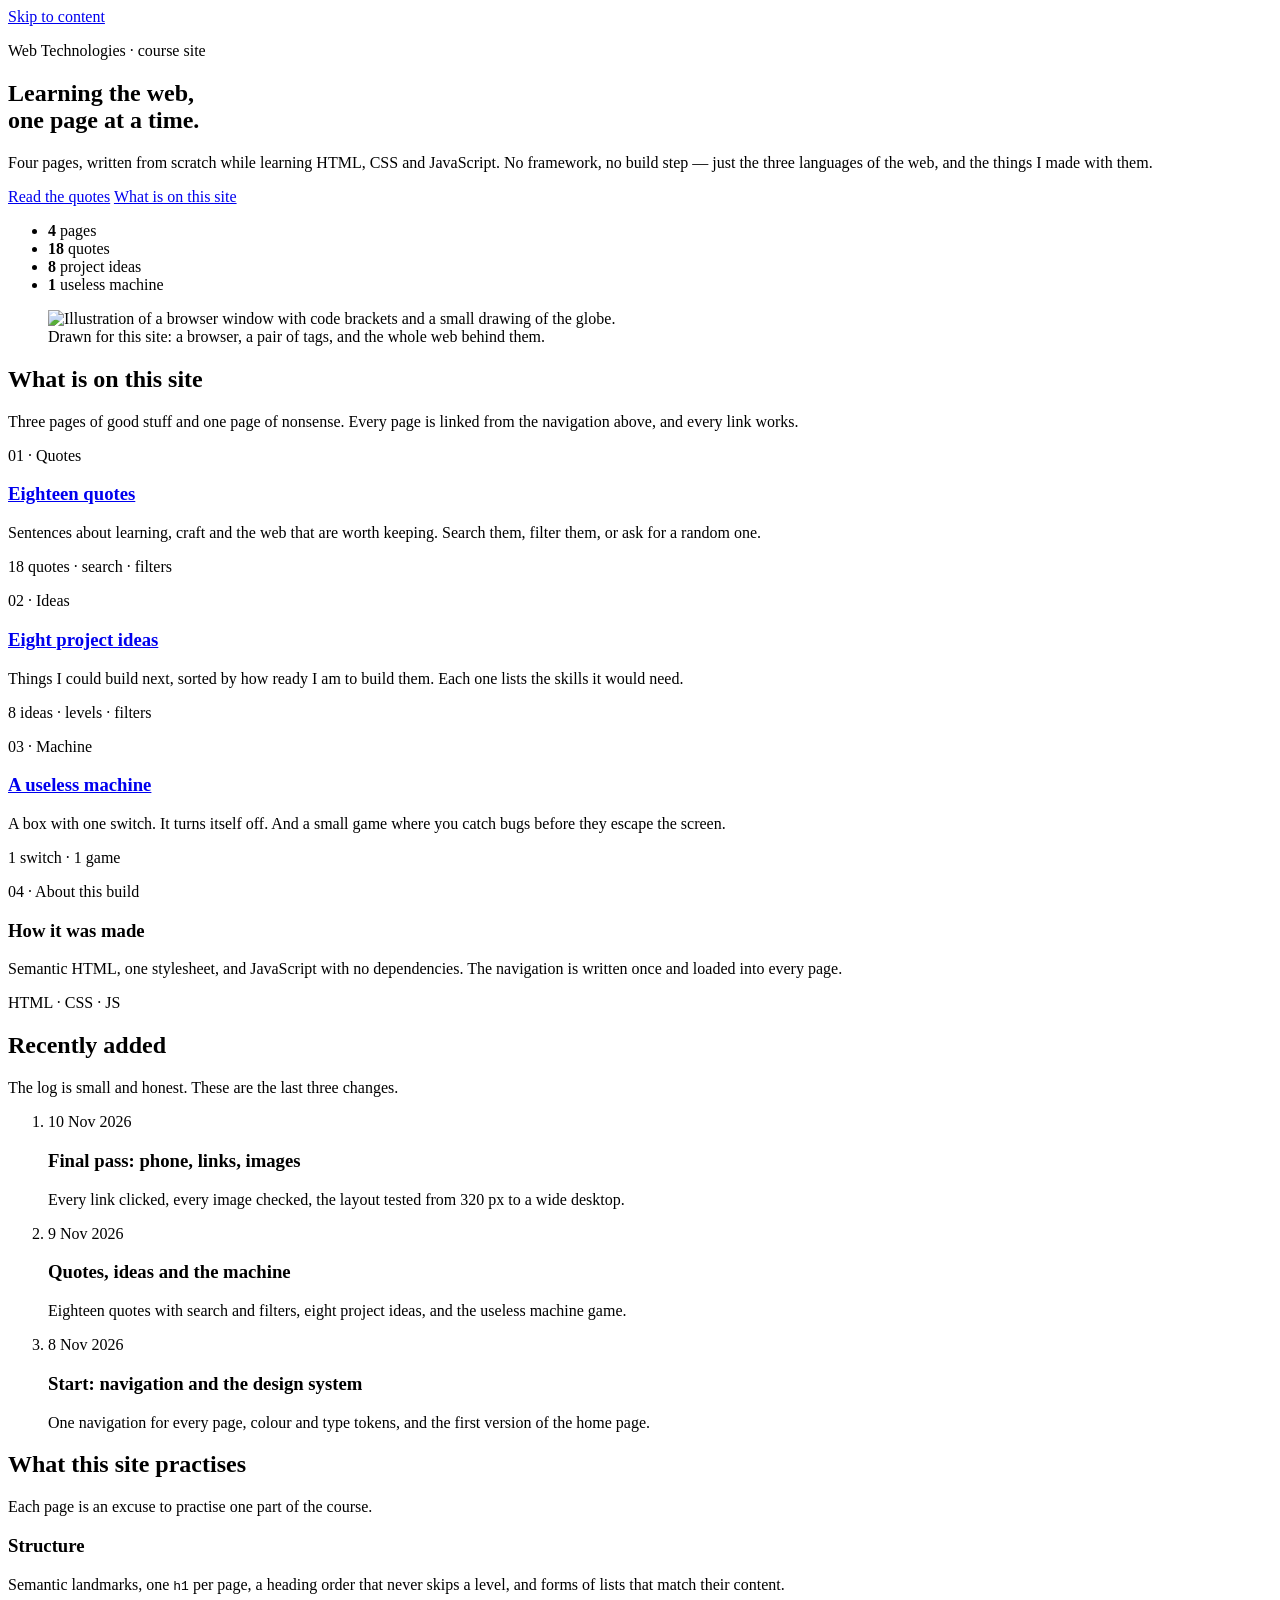
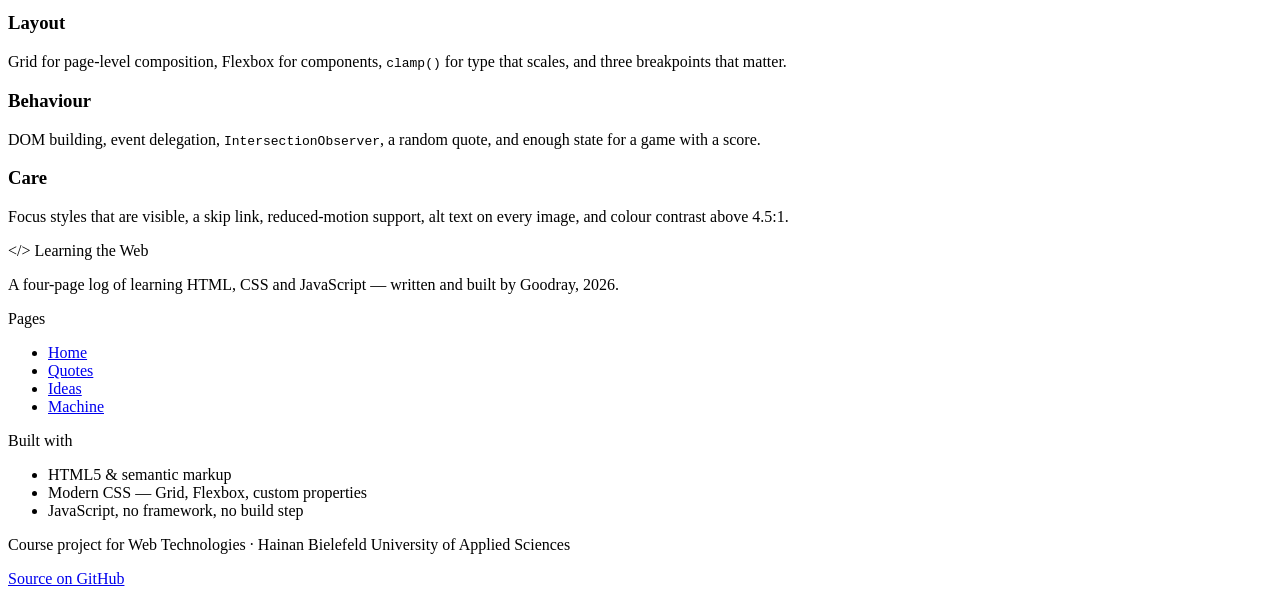
==== index.html @ 878e0add "Point the site at github.com/Goodray111/AgnB666 and its Pages address" ====
<!DOCTYPE html>
<html lang="en" class="no-js">
<head>
  <meta charset="utf-8">
  <meta name="viewport" content="width=device-width, initial-scale=1">
  <title>Learning the Web — a student log of HTML, CSS and JavaScript</title>
  <meta name="description" content="A four-page site about learning web development: what I built, 18 quotes worth keeping, eight project ideas, and a small useless machine.">
  <meta name="author" content="Goodray">
  <meta name="theme-color" content="#0f172a">

  <meta property="og:type" content="website">
  <meta property="og:site_name" content="Learning the Web">
  <meta property="og:title" content="Learning the Web — a student log of HTML, CSS and JavaScript">
  <meta property="og:description" content="A four-page site about learning web development: what I built, 18 quotes worth keeping, eight project ideas, and a small useless machine.">
  <meta property="og:url" content="https://goodray111.github.io/AgnB666/index.html">
  <meta property="og:image" content="https://goodray111.github.io/AgnB666/images/cover.png">
  <meta property="og:image:width" content="1200">
  <meta property="og:image:height" content="630">
  <meta name="twitter:card" content="summary_large_image">

  <link rel="icon" href="images/icons/favicon-32.png" sizes="32x32" type="image/png">
  <link rel="apple-touch-icon" href="images/icons/apple-touch-icon.png">
  <script>document.documentElement.classList.remove('no-js');document.documentElement.classList.add('js');</script>
  <link rel="preload" href="css/style.css" as="style">
  <link rel="stylesheet" href="css/style.css">
  <script defer src="js/nav.js"></script>
</head>
<body data-page="index">
  <a class="skip-link skip-link--static" href="#main">Skip to content</a>

  <!-- Navigation is written once in nav.html and injected by js/nav.js -->
  <nav id="site-nav" class="site-nav" aria-label="Main">
    <noscript>
      <div class="wrap nav-fallback">
        <a class="brand" href="index.html"><span class="brand-mark">&lt;/&gt;</span> Learning the Web</a>
        <ul class="nav-menu is-open">
          <li><a href="index.html">Home</a></li>
          <li><a href="quotes.html">Quotes</a></li>
          <li><a href="project.html">Ideas</a></li>
          <li><a href="machine.html">Machine</a></li>
        </ul>
      </div>
    </noscript>
  </nav>

<main id="main" class="wrap">

  <section class="hero" aria-labelledby="hero-title">
    <div class="hero-copy">
      <p class="eyebrow">Web Technologies · course site</p>
      <h1 id="hero-title">Learning the web,<br>one page at a time.</h1>
      <p class="lede">Four pages, written from scratch while learning HTML, CSS and JavaScript.
        No framework, no build step — just the three languages of the web, and the things I made with them.</p>
      <div class="hero-actions">
        <a class="btn btn-primary" href="quotes.html">Read the quotes</a>
        <a class="btn btn-ghost" href="#overview">What is on this site</a>
      </div>
      <ul class="hero-facts">
        <li><strong>4</strong> pages</li>
        <li><strong>18</strong> quotes</li>
        <li><strong>8</strong> project ideas</li>
        <li><strong>1</strong> useless machine</li>
      </ul>
    </div>
    <figure class="hero-art">
      <img src="images/hero.webp" width="1200" height="900" alt="Illustration of a browser window with code brackets and a small drawing of the globe." fetchpriority="high">
      <figcaption>Drawn for this site: a browser, a pair of tags, and the whole web behind them.</figcaption>
    </figure>
  </section>

  <section id="overview" class="section" aria-labelledby="overview-title">
    <div class="section-head">
      <h2 id="overview-title">What is on this site</h2>
      <p>Three pages of good stuff and one page of nonsense. Every page is linked from the navigation above, and every link works.</p>
    </div>
    <div class="cards">
      <article class="card card--page">
        <p class="card-kicker">01 · Quotes</p>
        <h3><a href="quotes.html">Eighteen quotes</a></h3>
        <p>Sentences about learning, craft and the web that are worth keeping. Search them, filter them, or ask for a random one.</p>
        <p class="card-meta">18 quotes · search · filters</p>
      </article>
      <article class="card card--page">
        <p class="card-kicker">02 · Ideas</p>
        <h3><a href="project.html">Eight project ideas</a></h3>
        <p>Things I could build next, sorted by how ready I am to build them. Each one lists the skills it would need.</p>
        <p class="card-meta">8 ideas · levels · filters</p>
      </article>
      <article class="card card--page">
        <p class="card-kicker">03 · Machine</p>
        <h3><a href="machine.html">A useless machine</a></h3>
        <p>A box with one switch. It turns itself off. And a small game where you catch bugs before they escape the screen.</p>
        <p class="card-meta">1 switch · 1 game</p>
      </article>
      <article class="card card--page card--about">
        <p class="card-kicker">04 · About this build</p>
        <h3>How it was made</h3>
        <p>Semantic HTML, one stylesheet, and JavaScript with no dependencies. The navigation is written once and loaded into every page.</p>
        <p class="card-meta">HTML · CSS · JS</p>
      </article>
    </div>
  </section>

  <section class="section" aria-labelledby="recent-title">
    <div class="section-head">
      <h2 id="recent-title">Recently added</h2>
      <p>The log is small and honest. These are the last three changes.</p>
    </div>
    <ol class="log">
      <li>
        <time datetime="2026-11-10">10 Nov 2026</time>
        <div>
          <h3>Final pass: phone, links, images</h3>
          <p>Every link clicked, every image checked, the layout tested from 320&nbsp;px to a wide desktop.</p>
        </div>
      </li>
      <li>
        <time datetime="2026-11-09">9 Nov 2026</time>
        <div>
          <h3>Quotes, ideas and the machine</h3>
          <p>Eighteen quotes with search and filters, eight project ideas, and the useless machine game.</p>
        </div>
      </li>
      <li>
        <time datetime="2026-11-08">8 Nov 2026</time>
        <div>
          <h3>Start: navigation and the design system</h3>
          <p>One navigation for every page, colour and type tokens, and the first version of the home page.</p>
        </div>
      </li>
    </ol>
  </section>

  <section class="section" aria-labelledby="skills-title">
    <div class="section-head">
      <h2 id="skills-title">What this site practises</h2>
      <p>Each page is an excuse to practise one part of the course.</p>
    </div>
    <div class="skills">
      <div class="skill">
        <h3>Structure</h3>
        <p>Semantic landmarks, one <code>h1</code> per page, a heading order that never skips a level, and forms of lists that match their content.</p>
      </div>
      <div class="skill">
        <h3>Layout</h3>
        <p>Grid for page-level composition, Flexbox for components, <code>clamp()</code> for type that scales, and three breakpoints that matter.</p>
      </div>
      <div class="skill">
        <h3>Behaviour</h3>
        <p>DOM building, event delegation, <code>IntersectionObserver</code>, a random quote, and enough state for a game with a score.</p>
      </div>
      <div class="skill">
        <h3>Care</h3>
        <p>Focus styles that are visible, a skip link, reduced-motion support, alt text on every image, and colour contrast above 4.5:1.</p>
      </div>
    </div>
  </section>
</main>

  <footer class="site-foot">
    <div class="wrap foot-grid">
      <div>
        <p class="foot-brand"><span class="brand-mark" aria-hidden="true">&lt;/&gt;</span> Learning the Web</p>
        <p class="fine">A four-page log of learning HTML, CSS and JavaScript — written and built by Goodray, 2026.</p>
      </div>
      <nav aria-label="Footer">
        <p class="foot-head">Pages</p>
        <ul class="foot-links">
          <li><a href="index.html">Home</a></li>
          <li><a href="quotes.html">Quotes</a></li>
          <li><a href="project.html">Ideas</a></li>
          <li><a href="machine.html">Machine</a></li>
        </ul>
      </nav>
      <div>
        <p class="foot-head">Built with</p>
        <ul class="foot-links">
          <li>HTML5 &amp; semantic markup</li>
          <li>Modern CSS — Grid, Flexbox, custom properties</li>
          <li>JavaScript, no framework, no build step</li>
        </ul>
      </div>
    </div>
    <div class="wrap foot-legal">
      <p>Course project for Web Technologies · Hainan Bielefeld University of Applied Sciences</p>
      <p><a href="https://github.com/Goodray111/AgnB666">Source on GitHub</a></p>
    </div>
  </footer>
  <script defer src="js/main.js"></script>
</body>
</html>
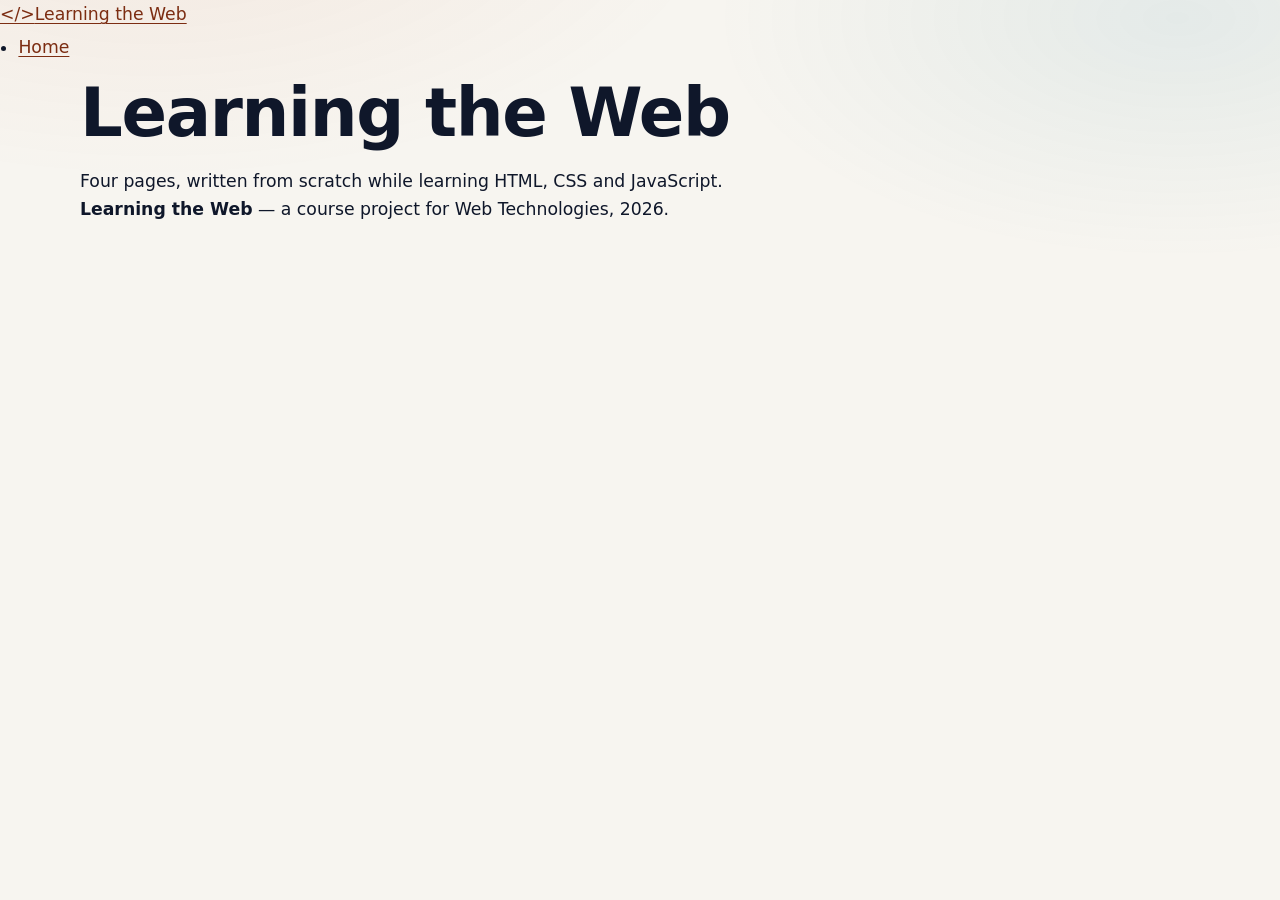
==== commit dc783185: "Start my-site: four empty pages and the shared folder structure" ====
--- a/index.html
+++ b/index.html
@@ -1,191 +1,20 @@
 <!DOCTYPE html>
-<html lang="en" class="no-js">
+<html lang="en">
 <head>
   <meta charset="utf-8">
   <meta name="viewport" content="width=device-width, initial-scale=1">
-  <title>Learning the Web — a student log of HTML, CSS and JavaScript</title>
-  <meta name="description" content="A four-page site about learning web development: what I built, 18 quotes worth keeping, eight project ideas, and a small useless machine.">
-  <meta name="author" content="Goodray">
-  <meta name="theme-color" content="#0f172a">
-
-  <meta property="og:type" content="website">
-  <meta property="og:site_name" content="Learning the Web">
-  <meta property="og:title" content="Learning the Web — a student log of HTML, CSS and JavaScript">
-  <meta property="og:description" content="A four-page site about learning web development: what I built, 18 quotes worth keeping, eight project ideas, and a small useless machine.">
-  <meta property="og:url" content="https://goodray111.github.io/AgnB666/index.html">
-  <meta property="og:image" content="https://goodray111.github.io/AgnB666/images/cover.png">
-  <meta property="og:image:width" content="1200">
-  <meta property="og:image:height" content="630">
-  <meta name="twitter:card" content="summary_large_image">
-
-  <link rel="icon" href="images/icons/favicon-32.png" sizes="32x32" type="image/png">
-  <link rel="apple-touch-icon" href="images/icons/apple-touch-icon.png">
-  <script>document.documentElement.classList.remove('no-js');document.documentElement.classList.add('js');</script>
-  <link rel="preload" href="css/style.css" as="style">
+  <title>Learning the Web</title>
+  <meta name="description" content="A four-page site about learning web development.">
   <link rel="stylesheet" href="css/style.css">
   <script defer src="js/nav.js"></script>
 </head>
-<body data-page="index">
-  <a class="skip-link skip-link--static" href="#main">Skip to content</a>
-
-  <!-- Navigation is written once in nav.html and injected by js/nav.js -->
-  <nav id="site-nav" class="site-nav" aria-label="Main">
-    <noscript>
-      <div class="wrap nav-fallback">
-        <a class="brand" href="index.html"><span class="brand-mark">&lt;/&gt;</span> Learning the Web</a>
-        <ul class="nav-menu is-open">
-          <li><a href="index.html">Home</a></li>
-          <li><a href="quotes.html">Quotes</a></li>
-          <li><a href="project.html">Ideas</a></li>
-          <li><a href="machine.html">Machine</a></li>
-        </ul>
-      </div>
-    </noscript>
-  </nav>
-
-<main id="main" class="wrap">
-
-  <section class="hero" aria-labelledby="hero-title">
-    <div class="hero-copy">
-      <p class="eyebrow">Web Technologies · course site</p>
-      <h1 id="hero-title">Learning the web,<br>one page at a time.</h1>
-      <p class="lede">Four pages, written from scratch while learning HTML, CSS and JavaScript.
-        No framework, no build step — just the three languages of the web, and the things I made with them.</p>
-      <div class="hero-actions">
-        <a class="btn btn-primary" href="quotes.html">Read the quotes</a>
-        <a class="btn btn-ghost" href="#overview">What is on this site</a>
-      </div>
-      <ul class="hero-facts">
-        <li><strong>4</strong> pages</li>
-        <li><strong>18</strong> quotes</li>
-        <li><strong>8</strong> project ideas</li>
-        <li><strong>1</strong> useless machine</li>
-      </ul>
-    </div>
-    <figure class="hero-art">
-      <img src="images/hero.webp" width="1200" height="900" alt="Illustration of a browser window with code brackets and a small drawing of the globe." fetchpriority="high">
-      <figcaption>Drawn for this site: a browser, a pair of tags, and the whole web behind them.</figcaption>
-    </figure>
-  </section>
-
-  <section id="overview" class="section" aria-labelledby="overview-title">
-    <div class="section-head">
-      <h2 id="overview-title">What is on this site</h2>
-      <p>Three pages of good stuff and one page of nonsense. Every page is linked from the navigation above, and every link works.</p>
-    </div>
-    <div class="cards">
-      <article class="card card--page">
-        <p class="card-kicker">01 · Quotes</p>
-        <h3><a href="quotes.html">Eighteen quotes</a></h3>
-        <p>Sentences about learning, craft and the web that are worth keeping. Search them, filter them, or ask for a random one.</p>
-        <p class="card-meta">18 quotes · search · filters</p>
-      </article>
-      <article class="card card--page">
-        <p class="card-kicker">02 · Ideas</p>
-        <h3><a href="project.html">Eight project ideas</a></h3>
-        <p>Things I could build next, sorted by how ready I am to build them. Each one lists the skills it would need.</p>
-        <p class="card-meta">8 ideas · levels · filters</p>
-      </article>
-      <article class="card card--page">
-        <p class="card-kicker">03 · Machine</p>
-        <h3><a href="machine.html">A useless machine</a></h3>
-        <p>A box with one switch. It turns itself off. And a small game where you catch bugs before they escape the screen.</p>
-        <p class="card-meta">1 switch · 1 game</p>
-      </article>
-      <article class="card card--page card--about">
-        <p class="card-kicker">04 · About this build</p>
-        <h3>How it was made</h3>
-        <p>Semantic HTML, one stylesheet, and JavaScript with no dependencies. The navigation is written once and loaded into every page.</p>
-        <p class="card-meta">HTML · CSS · JS</p>
-      </article>
-    </div>
-  </section>
-
-  <section class="section" aria-labelledby="recent-title">
-    <div class="section-head">
-      <h2 id="recent-title">Recently added</h2>
-      <p>The log is small and honest. These are the last three changes.</p>
-    </div>
-    <ol class="log">
-      <li>
-        <time datetime="2026-11-10">10 Nov 2026</time>
-        <div>
-          <h3>Final pass: phone, links, images</h3>
-          <p>Every link clicked, every image checked, the layout tested from 320&nbsp;px to a wide desktop.</p>
-        </div>
-      </li>
-      <li>
-        <time datetime="2026-11-09">9 Nov 2026</time>
-        <div>
-          <h3>Quotes, ideas and the machine</h3>
-          <p>Eighteen quotes with search and filters, eight project ideas, and the useless machine game.</p>
-        </div>
-      </li>
-      <li>
-        <time datetime="2026-11-08">8 Nov 2026</time>
-        <div>
-          <h3>Start: navigation and the design system</h3>
-          <p>One navigation for every page, colour and type tokens, and the first version of the home page.</p>
-        </div>
-      </li>
-    </ol>
-  </section>
-
-  <section class="section" aria-labelledby="skills-title">
-    <div class="section-head">
-      <h2 id="skills-title">What this site practises</h2>
-      <p>Each page is an excuse to practise one part of the course.</p>
-    </div>
-    <div class="skills">
-      <div class="skill">
-        <h3>Structure</h3>
-        <p>Semantic landmarks, one <code>h1</code> per page, a heading order that never skips a level, and forms of lists that match their content.</p>
-      </div>
-      <div class="skill">
-        <h3>Layout</h3>
-        <p>Grid for page-level composition, Flexbox for components, <code>clamp()</code> for type that scales, and three breakpoints that matter.</p>
-      </div>
-      <div class="skill">
-        <h3>Behaviour</h3>
-        <p>DOM building, event delegation, <code>IntersectionObserver</code>, a random quote, and enough state for a game with a score.</p>
-      </div>
-      <div class="skill">
-        <h3>Care</h3>
-        <p>Focus styles that are visible, a skip link, reduced-motion support, alt text on every image, and colour contrast above 4.5:1.</p>
-      </div>
-    </div>
-  </section>
-</main>
-
+<body>
+  <nav id="site-nav" class="site-nav" aria-label="Main"></nav>
+<main id="main" class="wrap"><h1>Learning the Web</h1><p>Four pages, written from scratch while learning HTML, CSS and JavaScript.</p></main>
   <footer class="site-foot">
-    <div class="wrap foot-grid">
-      <div>
-        <p class="foot-brand"><span class="brand-mark" aria-hidden="true">&lt;/&gt;</span> Learning the Web</p>
-        <p class="fine">A four-page log of learning HTML, CSS and JavaScript — written and built by Goodray, 2026.</p>
-      </div>
-      <nav aria-label="Footer">
-        <p class="foot-head">Pages</p>
-        <ul class="foot-links">
-          <li><a href="index.html">Home</a></li>
-          <li><a href="quotes.html">Quotes</a></li>
-          <li><a href="project.html">Ideas</a></li>
-          <li><a href="machine.html">Machine</a></li>
-        </ul>
-      </nav>
-      <div>
-        <p class="foot-head">Built with</p>
-        <ul class="foot-links">
-          <li>HTML5 &amp; semantic markup</li>
-          <li>Modern CSS — Grid, Flexbox, custom properties</li>
-          <li>JavaScript, no framework, no build step</li>
-        </ul>
-      </div>
-    </div>
-    <div class="wrap foot-legal">
-      <p>Course project for Web Technologies · Hainan Bielefeld University of Applied Sciences</p>
-      <p><a href="https://github.com/Goodray111/AgnB666">Source on GitHub</a></p>
+    <div class="wrap">
+      <p><strong>Learning the Web</strong> — a course project for Web Technologies, 2026.</p>
     </div>
   </footer>
-  <script defer src="js/main.js"></script>
 </body>
 </html>
--- a/css/style.css
+++ b/css/style.css
@@ -0,0 +1,156 @@
+/* 1. Tokens ---------------------------------------------------------------- */
+:root {
+  --ink: #0f172a;
+  --ink-soft: #334155;
+  --muted: #5b6b82;
+  --paper: #f7f5f0;
+  --card: #ffffff;
+  --line: #e2ded5;
+  --line-strong: #cfc9bd;
+  --accent: #c2410c;
+  --accent-ink: #7c2d12;
+  --accent-wash: #fdf0e7;
+  --sea: #0e7490;
+  --sea-wash: #e6f4f7;
+  --leaf: #15803d;
+  --leaf-wash: #e9f6ed;
+  --gold: #a16207;
+  --gold-wash: #fbf3dc;
+
+  --font-display: "Space Grotesk", "Segoe UI", system-ui, sans-serif;
+  --font-body: "Inter", "Segoe UI", system-ui, -apple-system, sans-serif;
+  --font-mono: "JetBrains Mono", ui-monospace, Consolas, monospace;
+
+  --step--1: clamp(0.82rem, 0.8rem + 0.1vw, 0.9rem);
+  --step-0: clamp(1rem, 0.97rem + 0.15vw, 1.08rem);
+  --step-1: clamp(1.2rem, 1.1rem + 0.4vw, 1.45rem);
+  --step-2: clamp(1.5rem, 1.3rem + 0.9vw, 2rem);
+  --step-3: clamp(1.9rem, 1.5rem + 1.8vw, 2.9rem);
+  --step-4: clamp(2.4rem, 1.7rem + 3.2vw, 4.2rem);
+
+  --space-1: 0.35rem;
+  --space-2: 0.6rem;
+  --space-3: 1rem;
+  --space-4: 1.5rem;
+  --space-5: 2.25rem;
+  --space-6: 3.5rem;
+  --space-7: 5.5rem;
+
+  --radius: 18px;
+  --radius-sm: 10px;
+  --shadow: 0 1px 2px rgba(15, 23, 42, .05), 0 10px 30px -18px rgba(15, 23, 42, .25);
+  --shadow-lift: 0 2px 4px rgba(15, 23, 42, .06), 0 24px 48px -24px rgba(15, 23, 42, .35);
+  --wrap: 1120px;
+  --ease: cubic-bezier(.2, .7, .3, 1);
+}
+
+/* 2. Base ------------------------------------------------------------------ */
+*, *::before, *::after { box-sizing: border-box; }
+
+html {
+  scroll-behavior: smooth;
+  scroll-padding-top: 6rem;
+  -webkit-text-size-adjust: 100%;
+}
+
+body {
+  margin: 0;
+  background: var(--paper);
+  color: var(--ink);
+  font-family: var(--font-body);
+  font-size: var(--step-0);
+  line-height: 1.65;
+  text-rendering: optimizeLegibility;
+  -webkit-font-smoothing: antialiased;
+}
+
+body::before {
+  content: "";
+  position: fixed;
+  inset: 0;
+  z-index: -1;
+  pointer-events: none;
+  background:
+    radial-gradient(60rem 30rem at 12% -12%, rgba(194, 65, 12, .07), transparent 60%),
+    radial-gradient(50rem 26rem at 92% 2%, rgba(14, 116, 144, .08), transparent 58%);
+}
+
+h1, h2, h3, h4 {
+  font-family: var(--font-display);
+  font-weight: 600;
+  line-height: 1.1;
+  letter-spacing: -0.02em;
+  margin: 0 0 var(--space-3);
+  text-wrap: balance;
+}
+h1 { font-size: var(--step-4); }
+h2 { font-size: var(--step-3); }
+h3 { font-size: var(--step-1); letter-spacing: -0.01em; }
+h4 { font-size: var(--step-0); }
+
+p { margin: 0 0 var(--space-3); }
+p:last-child { margin-bottom: 0; }
+
+a {
+  color: var(--accent-ink);
+  text-decoration-thickness: 1px;
+  text-underline-offset: 0.18em;
+  transition: color .15s var(--ease);
+}
+a:hover { color: var(--accent); }
+
+:focus-visible {
+  outline: 3px solid var(--accent);
+  outline-offset: 3px;
+  border-radius: 4px;
+}
+
+code, kbd {
+  font-family: var(--font-mono);
+  font-size: 0.88em;
+  background: #ece7dc;
+  color: #3f2d1c;
+  padding: 0.12em 0.38em;
+  border-radius: 5px;
+}
+kbd { border: 1px solid var(--line-strong); border-bottom-width: 2px; background: #fff; }
+
+img { max-width: 100%; height: auto; display: block; }
+ul, ol { margin: 0 0 var(--space-3); padding-left: 1.15rem; }
+li { margin: 0.25rem 0; }
+
+.wrap {
+  width: min(100% - 2.5rem, var(--wrap));
+  margin-inline: auto;
+}
+
+.eyebrow {
+  font-family: var(--font-mono);
+  font-size: var(--step--1);
+  letter-spacing: .12em;
+  text-transform: uppercase;
+  color: var(--accent);
+  margin-bottom: var(--space-2);
+}
+
+.lede {
+  font-size: var(--step-1);
+  line-height: 1.5;
+  color: var(--ink-soft);
+  max-width: 62ch;
+}
+
+.fine { font-size: var(--step--1); color: var(--muted); }
+
+.skip-link {
+  position: absolute;
+  left: -9999px;
+  top: 0;
+  z-index: 100;
+  background: var(--ink);
+  color: #fff;
+  padding: .7rem 1rem;
+  border-radius: 0 0 var(--radius-sm) 0;
+}
+.skip-link:focus { left: 0; color: #fff; }
+
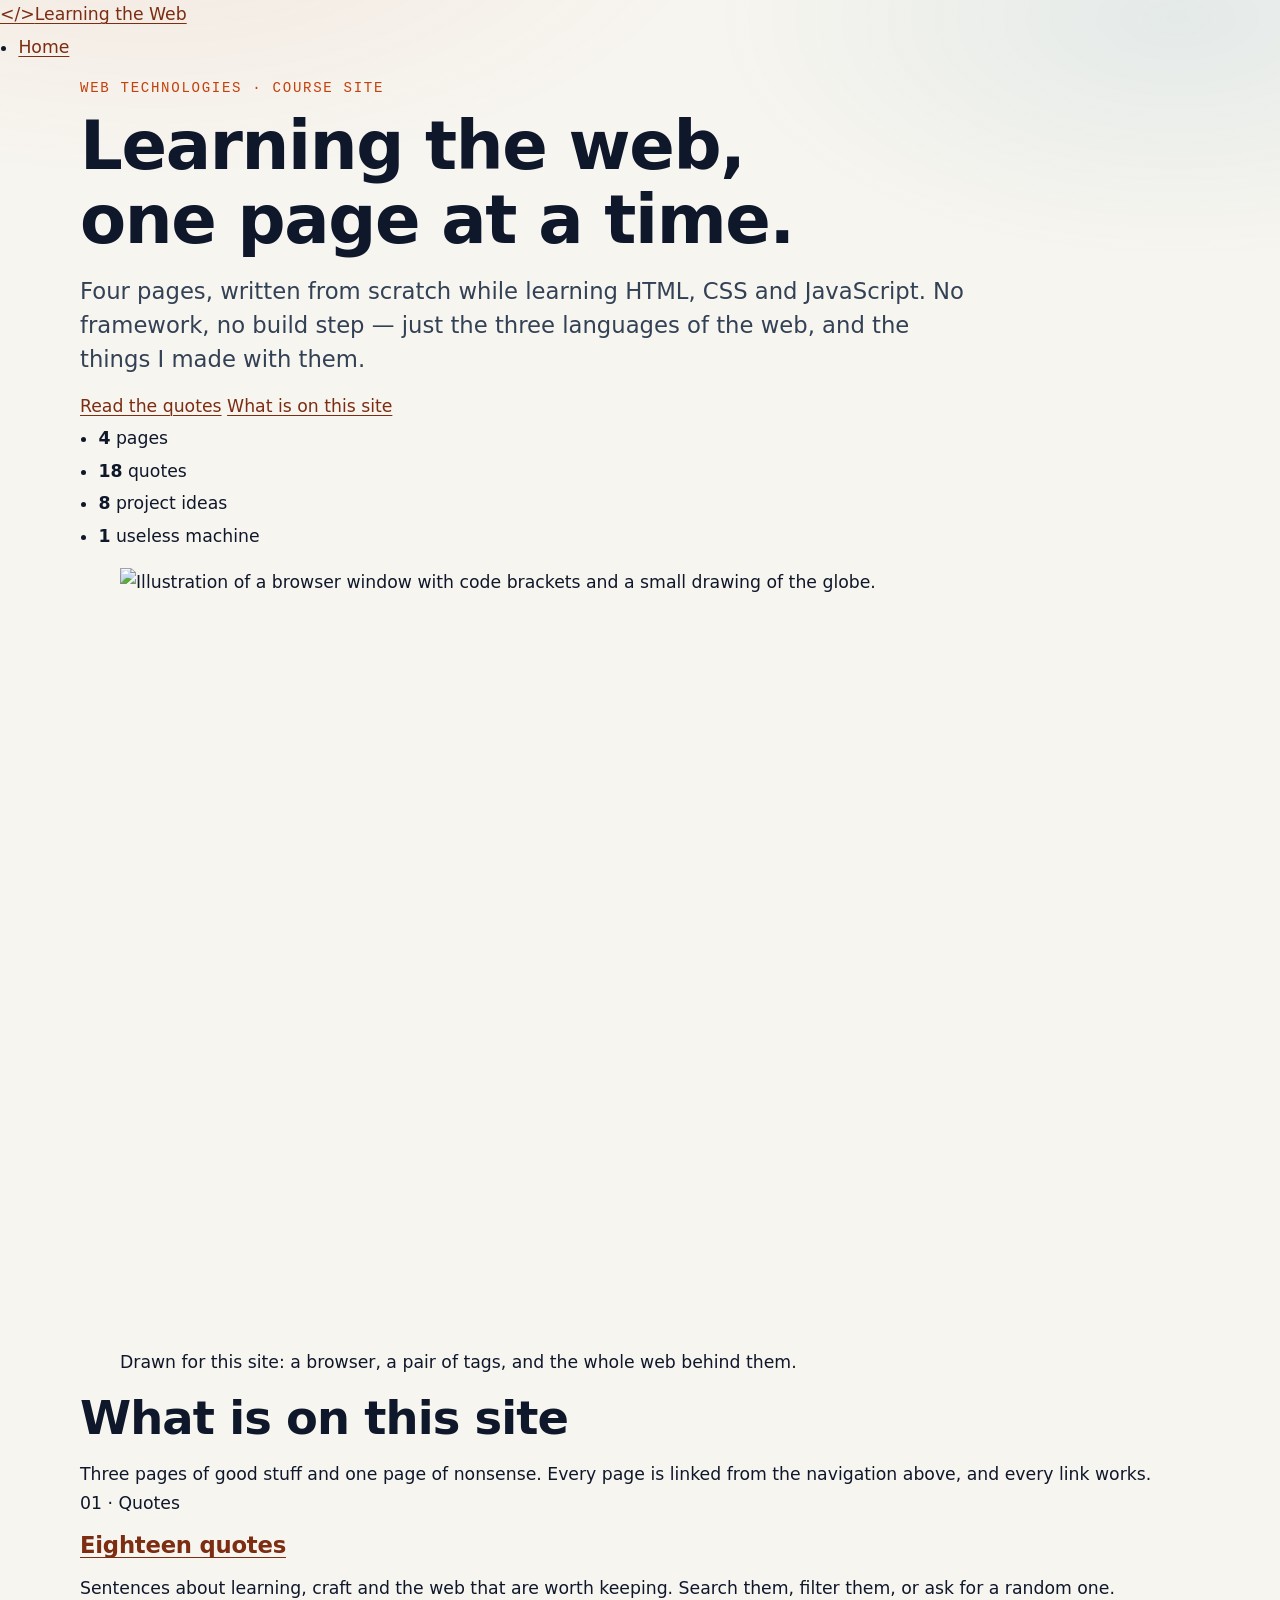
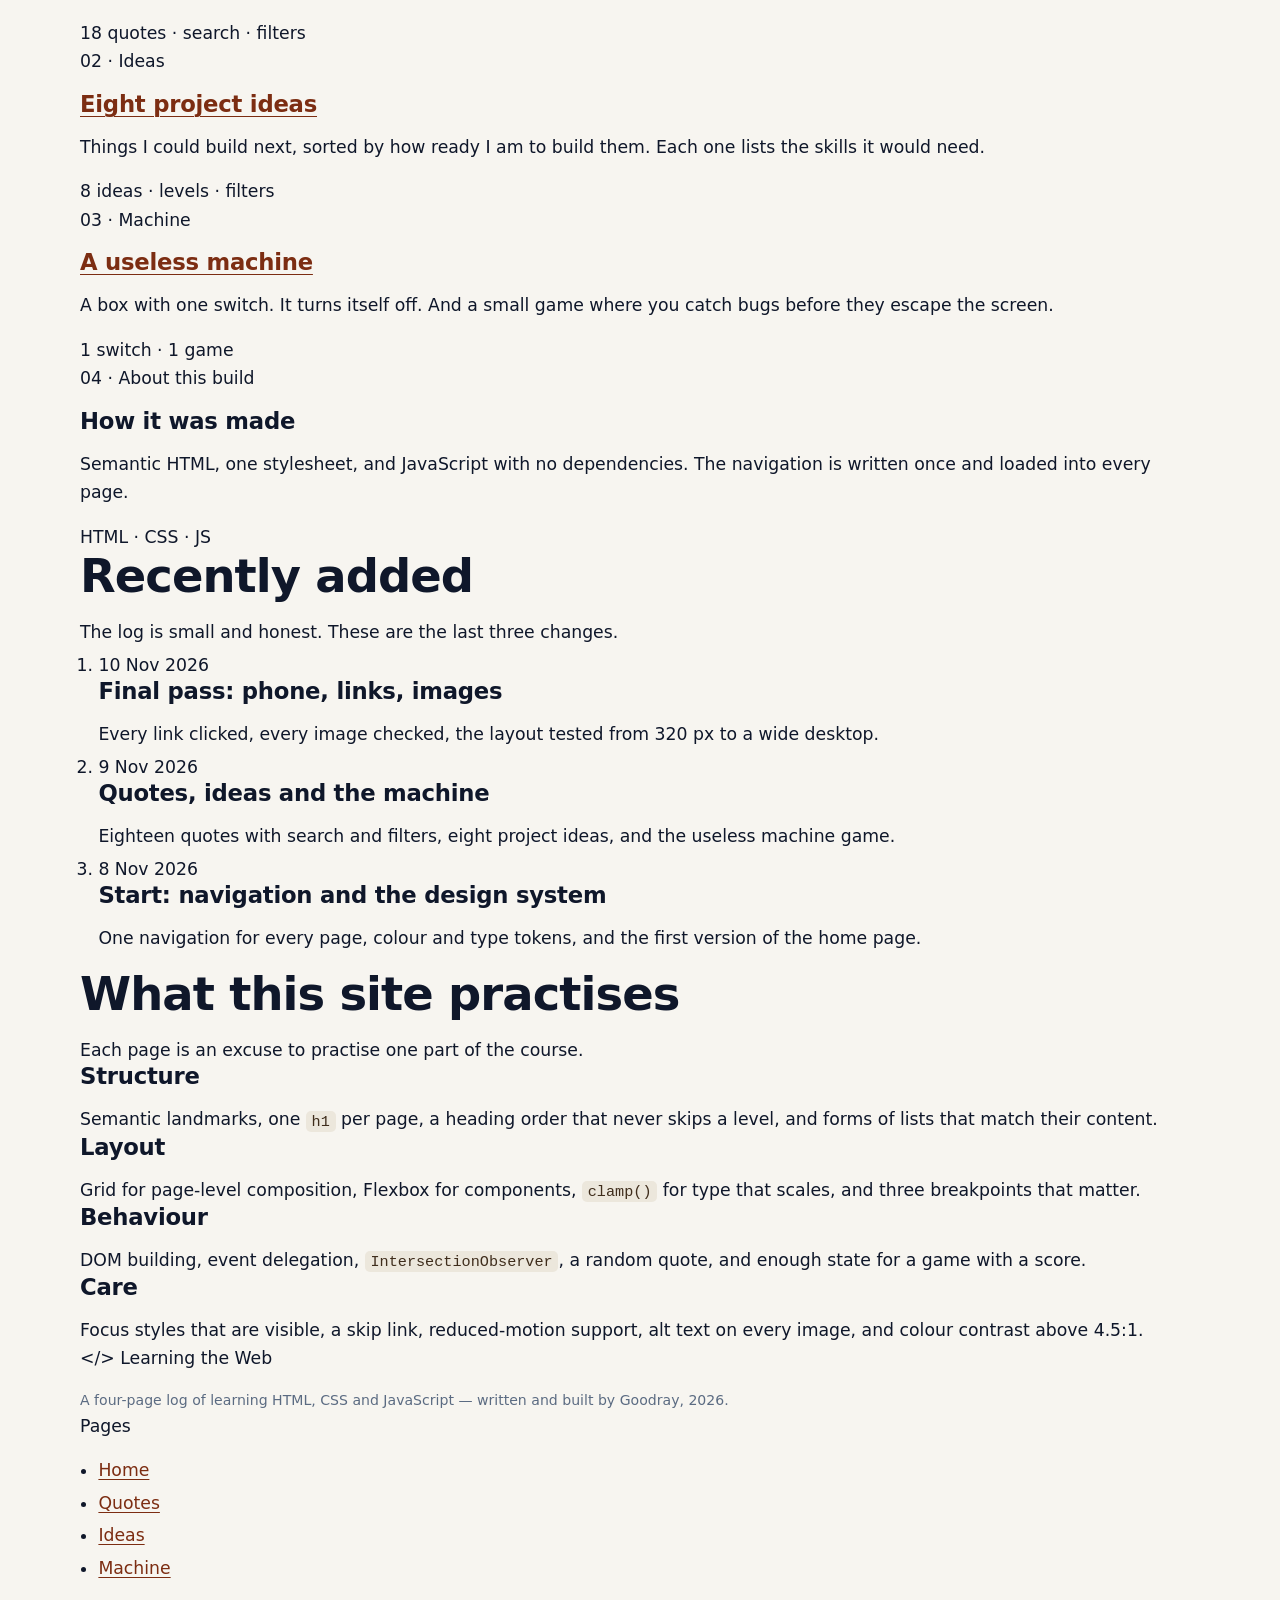
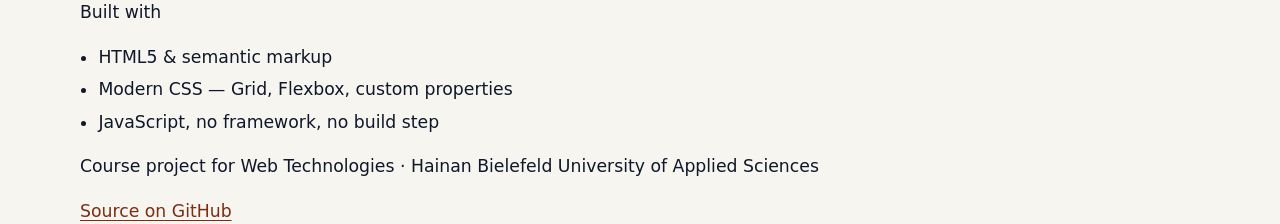
==== commit 49067709: "Use the lowercase Pages address in the Open Graph metadata" ====
--- a/index.html
+++ b/index.html
@@ -1,20 +1,191 @@
 <!DOCTYPE html>
-<html lang="en">
+<html lang="en" class="no-js">
 <head>
   <meta charset="utf-8">
   <meta name="viewport" content="width=device-width, initial-scale=1">
-  <title>Learning the Web</title>
-  <meta name="description" content="A four-page site about learning web development.">
+  <title>Learning the Web — a student log of HTML, CSS and JavaScript</title>
+  <meta name="description" content="A four-page site about learning web development: what I built, 18 quotes worth keeping, eight project ideas, and a small useless machine.">
+  <meta name="author" content="Goodray">
+  <meta name="theme-color" content="#0f172a">
+
+  <meta property="og:type" content="website">
+  <meta property="og:site_name" content="Learning the Web">
+  <meta property="og:title" content="Learning the Web — a student log of HTML, CSS and JavaScript">
+  <meta property="og:description" content="A four-page site about learning web development: what I built, 18 quotes worth keeping, eight project ideas, and a small useless machine.">
+  <meta property="og:url" content="https://goodray111.github.io/Agnb666/index.html">
+  <meta property="og:image" content="https://goodray111.github.io/Agnb666/images/cover.png">
+  <meta property="og:image:width" content="1200">
+  <meta property="og:image:height" content="630">
+  <meta name="twitter:card" content="summary_large_image">
+
+  <link rel="icon" href="images/icons/favicon-32.png" sizes="32x32" type="image/png">
+  <link rel="apple-touch-icon" href="images/icons/apple-touch-icon.png">
+  <script>document.documentElement.classList.remove('no-js');document.documentElement.classList.add('js');</script>
+  <link rel="preload" href="css/style.css" as="style">
   <link rel="stylesheet" href="css/style.css">
   <script defer src="js/nav.js"></script>
 </head>
-<body>
-  <nav id="site-nav" class="site-nav" aria-label="Main"></nav>
-<main id="main" class="wrap"><h1>Learning the Web</h1><p>Four pages, written from scratch while learning HTML, CSS and JavaScript.</p></main>
+<body data-page="index">
+  <a class="skip-link skip-link--static" href="#main">Skip to content</a>
+
+  <!-- Navigation is written once in nav.html and injected by js/nav.js -->
+  <nav id="site-nav" class="site-nav" aria-label="Main">
+    <noscript>
+      <div class="wrap nav-fallback">
+        <a class="brand" href="index.html"><span class="brand-mark">&lt;/&gt;</span> Learning the Web</a>
+        <ul class="nav-menu is-open">
+          <li><a href="index.html">Home</a></li>
+          <li><a href="quotes.html">Quotes</a></li>
+          <li><a href="project.html">Ideas</a></li>
+          <li><a href="machine.html">Machine</a></li>
+        </ul>
+      </div>
+    </noscript>
+  </nav>
+
+<main id="main" class="wrap">
+
+  <section class="hero" aria-labelledby="hero-title">
+    <div class="hero-copy">
+      <p class="eyebrow">Web Technologies · course site</p>
+      <h1 id="hero-title">Learning the web,<br>one page at a time.</h1>
+      <p class="lede">Four pages, written from scratch while learning HTML, CSS and JavaScript.
+        No framework, no build step — just the three languages of the web, and the things I made with them.</p>
+      <div class="hero-actions">
+        <a class="btn btn-primary" href="quotes.html">Read the quotes</a>
+        <a class="btn btn-ghost" href="#overview">What is on this site</a>
+      </div>
+      <ul class="hero-facts">
+        <li><strong>4</strong> pages</li>
+        <li><strong>18</strong> quotes</li>
+        <li><strong>8</strong> project ideas</li>
+        <li><strong>1</strong> useless machine</li>
+      </ul>
+    </div>
+    <figure class="hero-art">
+      <img src="images/hero.webp" width="1200" height="900" alt="Illustration of a browser window with code brackets and a small drawing of the globe." fetchpriority="high">
+      <figcaption>Drawn for this site: a browser, a pair of tags, and the whole web behind them.</figcaption>
+    </figure>
+  </section>
+
+  <section id="overview" class="section" aria-labelledby="overview-title">
+    <div class="section-head">
+      <h2 id="overview-title">What is on this site</h2>
+      <p>Three pages of good stuff and one page of nonsense. Every page is linked from the navigation above, and every link works.</p>
+    </div>
+    <div class="cards">
+      <article class="card card--page">
+        <p class="card-kicker">01 · Quotes</p>
+        <h3><a href="quotes.html">Eighteen quotes</a></h3>
+        <p>Sentences about learning, craft and the web that are worth keeping. Search them, filter them, or ask for a random one.</p>
+        <p class="card-meta">18 quotes · search · filters</p>
+      </article>
+      <article class="card card--page">
+        <p class="card-kicker">02 · Ideas</p>
+        <h3><a href="project.html">Eight project ideas</a></h3>
+        <p>Things I could build next, sorted by how ready I am to build them. Each one lists the skills it would need.</p>
+        <p class="card-meta">8 ideas · levels · filters</p>
+      </article>
+      <article class="card card--page">
+        <p class="card-kicker">03 · Machine</p>
+        <h3><a href="machine.html">A useless machine</a></h3>
+        <p>A box with one switch. It turns itself off. And a small game where you catch bugs before they escape the screen.</p>
+        <p class="card-meta">1 switch · 1 game</p>
+      </article>
+      <article class="card card--page card--about">
+        <p class="card-kicker">04 · About this build</p>
+        <h3>How it was made</h3>
+        <p>Semantic HTML, one stylesheet, and JavaScript with no dependencies. The navigation is written once and loaded into every page.</p>
+        <p class="card-meta">HTML · CSS · JS</p>
+      </article>
+    </div>
+  </section>
+
+  <section class="section" aria-labelledby="recent-title">
+    <div class="section-head">
+      <h2 id="recent-title">Recently added</h2>
+      <p>The log is small and honest. These are the last three changes.</p>
+    </div>
+    <ol class="log">
+      <li>
+        <time datetime="2026-11-10">10 Nov 2026</time>
+        <div>
+          <h3>Final pass: phone, links, images</h3>
+          <p>Every link clicked, every image checked, the layout tested from 320&nbsp;px to a wide desktop.</p>
+        </div>
+      </li>
+      <li>
+        <time datetime="2026-11-09">9 Nov 2026</time>
+        <div>
+          <h3>Quotes, ideas and the machine</h3>
+          <p>Eighteen quotes with search and filters, eight project ideas, and the useless machine game.</p>
+        </div>
+      </li>
+      <li>
+        <time datetime="2026-11-08">8 Nov 2026</time>
+        <div>
+          <h3>Start: navigation and the design system</h3>
+          <p>One navigation for every page, colour and type tokens, and the first version of the home page.</p>
+        </div>
+      </li>
+    </ol>
+  </section>
+
+  <section class="section" aria-labelledby="skills-title">
+    <div class="section-head">
+      <h2 id="skills-title">What this site practises</h2>
+      <p>Each page is an excuse to practise one part of the course.</p>
+    </div>
+    <div class="skills">
+      <div class="skill">
+        <h3>Structure</h3>
+        <p>Semantic landmarks, one <code>h1</code> per page, a heading order that never skips a level, and forms of lists that match their content.</p>
+      </div>
+      <div class="skill">
+        <h3>Layout</h3>
+        <p>Grid for page-level composition, Flexbox for components, <code>clamp()</code> for type that scales, and three breakpoints that matter.</p>
+      </div>
+      <div class="skill">
+        <h3>Behaviour</h3>
+        <p>DOM building, event delegation, <code>IntersectionObserver</code>, a random quote, and enough state for a game with a score.</p>
+      </div>
+      <div class="skill">
+        <h3>Care</h3>
+        <p>Focus styles that are visible, a skip link, reduced-motion support, alt text on every image, and colour contrast above 4.5:1.</p>
+      </div>
+    </div>
+  </section>
+</main>
+
   <footer class="site-foot">
-    <div class="wrap">
-      <p><strong>Learning the Web</strong> — a course project for Web Technologies, 2026.</p>
+    <div class="wrap foot-grid">
+      <div>
+        <p class="foot-brand"><span class="brand-mark" aria-hidden="true">&lt;/&gt;</span> Learning the Web</p>
+        <p class="fine">A four-page log of learning HTML, CSS and JavaScript — written and built by Goodray, 2026.</p>
+      </div>
+      <nav aria-label="Footer">
+        <p class="foot-head">Pages</p>
+        <ul class="foot-links">
+          <li><a href="index.html">Home</a></li>
+          <li><a href="quotes.html">Quotes</a></li>
+          <li><a href="project.html">Ideas</a></li>
+          <li><a href="machine.html">Machine</a></li>
+        </ul>
+      </nav>
+      <div>
+        <p class="foot-head">Built with</p>
+        <ul class="foot-links">
+          <li>HTML5 &amp; semantic markup</li>
+          <li>Modern CSS — Grid, Flexbox, custom properties</li>
+          <li>JavaScript, no framework, no build step</li>
+        </ul>
+      </div>
+    </div>
+    <div class="wrap foot-legal">
+      <p>Course project for Web Technologies · Hainan Bielefeld University of Applied Sciences</p>
+      <p><a href="https://github.com/Goodray111/AgnB666">Source on GitHub</a></p>
     </div>
   </footer>
+  <script defer src="js/main.js"></script>
 </body>
 </html>
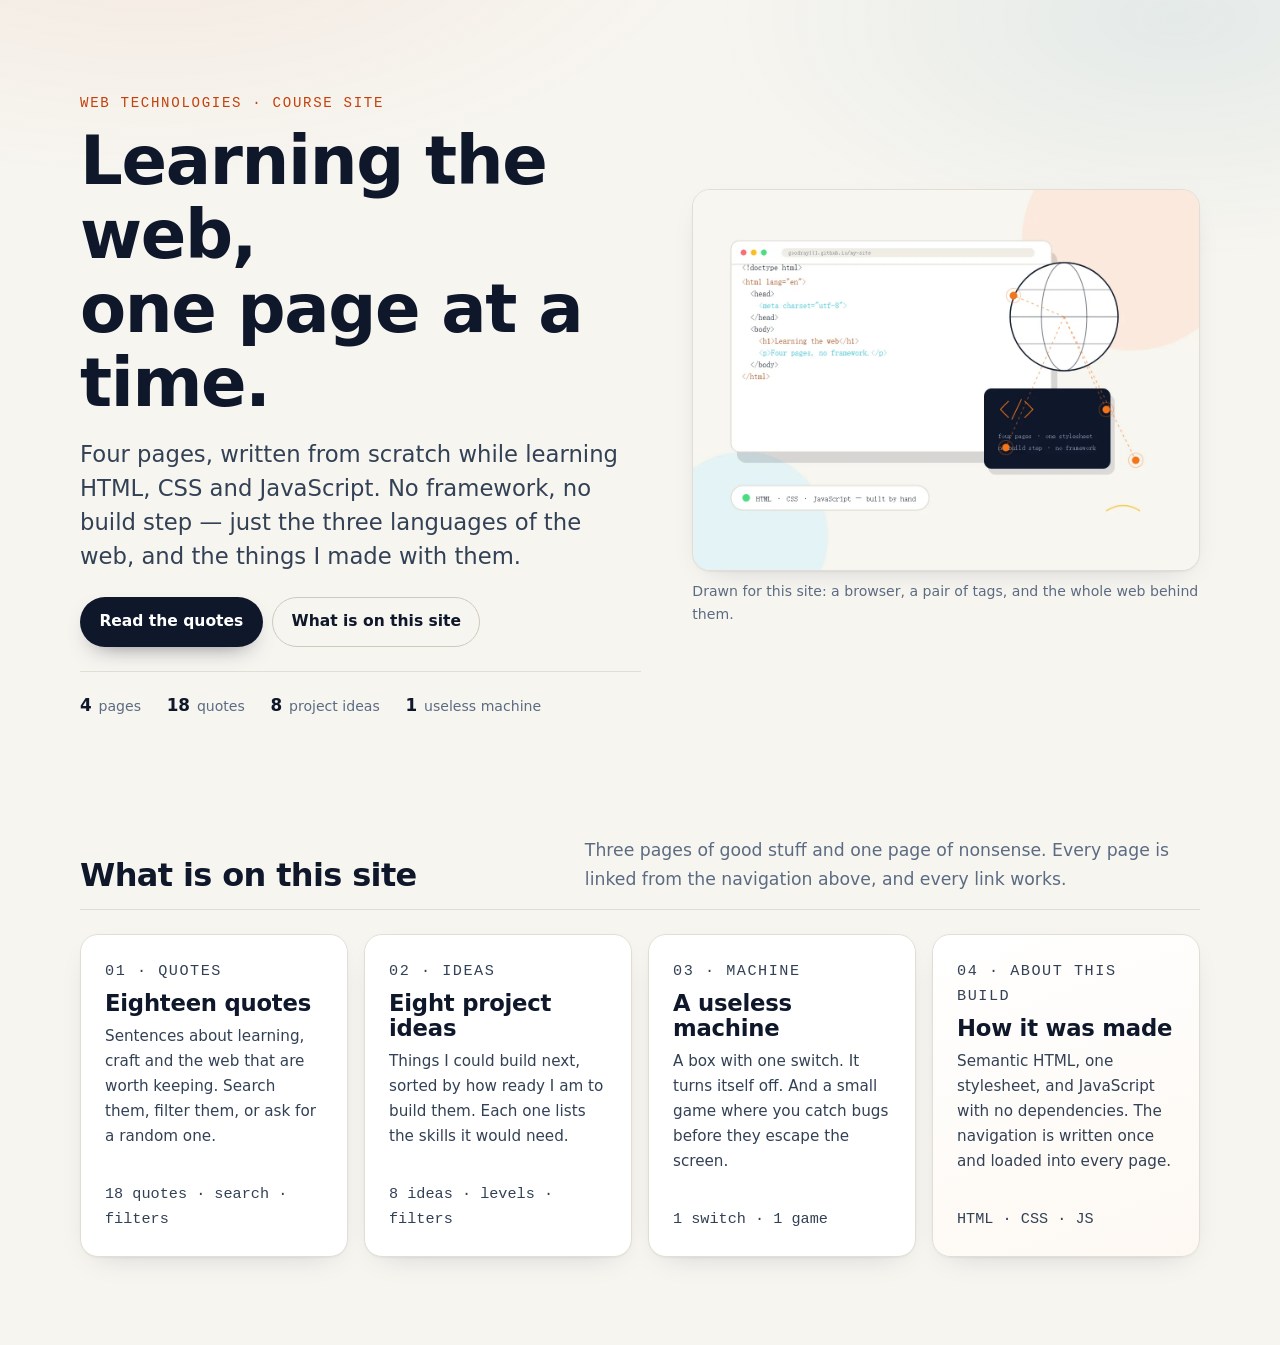
==== commit 637aad73: "Build the home page: hero image, overview cards and the footer" ====
--- a/index.html
+++ b/index.html
@@ -12,8 +12,8 @@
   <meta property="og:site_name" content="Learning the Web">
   <meta property="og:title" content="Learning the Web — a student log of HTML, CSS and JavaScript">
   <meta property="og:description" content="A four-page site about learning web development: what I built, 18 quotes worth keeping, eight project ideas, and a small useless machine.">
-  <meta property="og:url" content="https://goodray111.github.io/Agnb666/index.html">
-  <meta property="og:image" content="https://goodray111.github.io/Agnb666/images/cover.png">
+  <meta property="og:url" content="https://goodray111.github.io/my-site/index.html">
+  <meta property="og:image" content="https://goodray111.github.io/my-site/images/cover.png">
   <meta property="og:image:width" content="1200">
   <meta property="og:image:height" content="630">
   <meta name="twitter:card" content="summary_large_image">
@@ -23,7 +23,6 @@
   <script>document.documentElement.classList.remove('no-js');document.documentElement.classList.add('js');</script>
   <link rel="preload" href="css/style.css" as="style">
   <link rel="stylesheet" href="css/style.css">
-  <script defer src="js/nav.js"></script>
 </head>
 <body data-page="index">
   <a class="skip-link skip-link--static" href="#main">Skip to content</a>
@@ -101,91 +100,3 @@
     </div>
   </section>
 
-  <section class="section" aria-labelledby="recent-title">
-    <div class="section-head">
-      <h2 id="recent-title">Recently added</h2>
-      <p>The log is small and honest. These are the last three changes.</p>
-    </div>
-    <ol class="log">
-      <li>
-        <time datetime="2026-11-10">10 Nov 2026</time>
-        <div>
-          <h3>Final pass: phone, links, images</h3>
-          <p>Every link clicked, every image checked, the layout tested from 320&nbsp;px to a wide desktop.</p>
-        </div>
-      </li>
-      <li>
-        <time datetime="2026-11-09">9 Nov 2026</time>
-        <div>
-          <h3>Quotes, ideas and the machine</h3>
-          <p>Eighteen quotes with search and filters, eight project ideas, and the useless machine game.</p>
-        </div>
-      </li>
-      <li>
-        <time datetime="2026-11-08">8 Nov 2026</time>
-        <div>
-          <h3>Start: navigation and the design system</h3>
-          <p>One navigation for every page, colour and type tokens, and the first version of the home page.</p>
-        </div>
-      </li>
-    </ol>
-  </section>
-
-  <section class="section" aria-labelledby="skills-title">
-    <div class="section-head">
-      <h2 id="skills-title">What this site practises</h2>
-      <p>Each page is an excuse to practise one part of the course.</p>
-    </div>
-    <div class="skills">
-      <div class="skill">
-        <h3>Structure</h3>
-        <p>Semantic landmarks, one <code>h1</code> per page, a heading order that never skips a level, and forms of lists that match their content.</p>
-      </div>
-      <div class="skill">
-        <h3>Layout</h3>
-        <p>Grid for page-level composition, Flexbox for components, <code>clamp()</code> for type that scales, and three breakpoints that matter.</p>
-      </div>
-      <div class="skill">
-        <h3>Behaviour</h3>
-        <p>DOM building, event delegation, <code>IntersectionObserver</code>, a random quote, and enough state for a game with a score.</p>
-      </div>
-      <div class="skill">
-        <h3>Care</h3>
-        <p>Focus styles that are visible, a skip link, reduced-motion support, alt text on every image, and colour contrast above 4.5:1.</p>
-      </div>
-    </div>
-  </section>
-</main>
-
-  <footer class="site-foot">
-    <div class="wrap foot-grid">
-      <div>
-        <p class="foot-brand"><span class="brand-mark" aria-hidden="true">&lt;/&gt;</span> Learning the Web</p>
-        <p class="fine">A four-page log of learning HTML, CSS and JavaScript — written and built by Goodray, 2026.</p>
-      </div>
-      <nav aria-label="Footer">
-        <p class="foot-head">Pages</p>
-        <ul class="foot-links">
-          <li><a href="index.html">Home</a></li>
-          <li><a href="quotes.html">Quotes</a></li>
-          <li><a href="project.html">Ideas</a></li>
-          <li><a href="machine.html">Machine</a></li>
-        </ul>
-      </nav>
-      <div>
-        <p class="foot-head">Built with</p>
-        <ul class="foot-links">
-          <li>HTML5 &amp; semantic markup</li>
-          <li>Modern CSS — Grid, Flexbox, custom properties</li>
-          <li>JavaScript, no framework, no build step</li>
-        </ul>
-      </div>
-    </div>
-    <div class="wrap foot-legal">
-      <p>Course project for Web Technologies · Hainan Bielefeld University of Applied Sciences</p>
-      <p><a href="https://github.com/Goodray111/AgnB666">Source on GitHub</a></p>
-    </div>
-  </footer>
-  <script defer src="js/main.js"></script>
-</body>
-</html>
--- a/css/style.css
+++ b/css/style.css
@@ -154,3 +154,285 @@
 }
 .skip-link:focus { left: 0; color: #fff; }
 
+/* 3. Navigation ------------------------------------------------------------ */
+.site-nav { position: sticky; top: 0; z-index: 50; }
+
+/* The injected bar; the static skip link above is the no-JS first focus stop. */
+.nav-inner,
+.nav-fallback .wrap {
+  display: flex;
+  align-items: center;
+  gap: var(--space-3);
+}
+
+.site-nav > .skip-link { position: absolute; }
+
+body[data-page] .site-nav::before { content: none; }
+
+.site-nav .nav-inner {
+  width: min(100% - 2.5rem, var(--wrap));
+  margin-inline: auto;
+  padding: .75rem 0;
+  background: rgba(247, 245, 240, .82);
+  backdrop-filter: saturate(140%) blur(12px);
+  border-bottom: 1px solid var(--line);
+  position: relative;
+}
+.site-nav .nav-inner::after {
+  content: "";
+  position: absolute;
+  left: 50%;
+  bottom: -1px;
+  width: 100vw;
+  transform: translateX(-50%);
+  height: 1px;
+  background: var(--line);
+}
+
+.brand {
+  display: inline-flex;
+  align-items: center;
+  gap: .55rem;
+  font-family: var(--font-display);
+  font-weight: 600;
+  font-size: 1.02rem;
+  letter-spacing: -0.01em;
+  color: var(--ink);
+  text-decoration: none;
+  margin-right: auto;
+  white-space: nowrap;
+}
+.brand-mark {
+  font-family: var(--font-mono);
+  font-size: .8rem;
+  color: var(--accent);
+  background: var(--accent-wash);
+  border: 1px solid rgba(194, 65, 12, .25);
+  border-radius: 7px;
+  padding: .28rem .42rem;
+  letter-spacing: -0.05em;
+}
+
+.nav-menu {
+  display: flex;
+  align-items: center;
+  gap: .15rem;
+  list-style: none;
+  margin: 0;
+  padding: 0;
+}
+.nav-menu a {
+  display: inline-block;
+  padding: .45rem .8rem;
+  border-radius: 999px;
+  color: var(--ink-soft);
+  font-size: .95rem;
+  font-weight: 500;
+  text-decoration: none;
+}
+.nav-menu a:hover { background: #ece7dc; color: var(--ink); }
+.nav-menu a[aria-current="page"] {
+  background: var(--ink);
+  color: #fff;
+}
+
+.nav-toggle {
+  display: none;
+  align-items: center;
+  gap: .5rem;
+  background: #fff;
+  border: 1px solid var(--line-strong);
+  color: var(--ink);
+  border-radius: 999px;
+  padding: .4rem .8rem;
+  font: inherit;
+  font-size: .9rem;
+  cursor: pointer;
+}
+.nav-toggle-bars { display: inline-grid; gap: 3px; }
+.nav-toggle-bars i {
+  display: block;
+  width: 16px;
+  height: 2px;
+  background: currentColor;
+  border-radius: 2px;
+  transition: transform .2s var(--ease), opacity .2s var(--ease);
+}
+.nav-toggle[aria-expanded="true"] .nav-toggle-bars i:nth-child(1) { transform: translateY(5px) rotate(45deg); }
+.nav-toggle[aria-expanded="true"] .nav-toggle-bars i:nth-child(2) { opacity: 0; }
+.nav-toggle[aria-expanded="true"] .nav-toggle-bars i:nth-child(3) { transform: translateY(-5px) rotate(-45deg); }
+
+/* 4. Layout ---------------------------------------------------------------- */
+main { padding-block: var(--space-6) var(--space-7); }
+
+.page-head { max-width: 60rem; margin-bottom: var(--space-5); }
+.page-head .lede { margin-top: var(--space-2); }
+
+.section { margin-top: var(--space-6); }
+
+.section-head {
+  display: flex;
+  flex-wrap: wrap;
+  align-items: end;
+  justify-content: space-between;
+  gap: var(--space-3);
+  margin-bottom: var(--space-4);
+  padding-bottom: var(--space-3);
+  border-bottom: 1px solid var(--line);
+}
+.section-head > * { margin: 0; }
+.section-head h2 { font-size: var(--step-2); }
+.section-head p { color: var(--muted); max-width: 56ch; }
+.section-head--row > div:first-child { min-width: 12rem; }
+
+.count {
+  font-family: var(--font-mono);
+  font-size: var(--step--1);
+  color: var(--muted);
+  letter-spacing: .04em;
+}
+
+.btn {
+  display: inline-flex;
+  align-items: center;
+  gap: .5rem;
+  padding: .72rem 1.15rem;
+  border-radius: 999px;
+  border: 1px solid transparent;
+  font: inherit;
+  font-size: .97rem;
+  font-weight: 600;
+  text-decoration: none;
+  cursor: pointer;
+  transition: transform .15s var(--ease), background-color .15s var(--ease), box-shadow .15s var(--ease), color .15s;
+}
+.btn-primary { background: var(--ink); color: #fff; box-shadow: 0 10px 24px -14px rgba(15, 23, 42, .7); }
+.btn-primary:hover { background: #1e293b; color: #fff; transform: translateY(-1px); box-shadow: 0 16px 30px -16px rgba(15, 23, 42, .65); }
+.btn-ghost { background: transparent; border-color: var(--line-strong); color: var(--ink); }
+.btn-ghost:hover { background: #fff; border-color: var(--ink); color: var(--ink); }
+.btn:disabled { opacity: .45; cursor: not-allowed; transform: none; }
+
+.pill {
+  display: inline-block;
+  font-family: var(--font-mono);
+  font-size: .72rem;
+  letter-spacing: .06em;
+  text-transform: uppercase;
+  padding: .2rem .55rem;
+  border-radius: 999px;
+  border: 1px solid transparent;
+  white-space: nowrap;
+}
+.pill--craft { background: var(--accent-wash); color: var(--accent-ink); border-color: rgba(194, 65, 12, .2); }
+.pill--learning { background: var(--sea-wash); color: #155e75; border-color: rgba(14, 116, 144, .2); }
+.pill--the-web { background: var(--leaf-wash); color: #166534; border-color: rgba(21, 128, 61, .2); }
+.pill--ready { background: var(--leaf-wash); color: #166534; border-color: rgba(21, 128, 61, .25); }
+.pill--next { background: var(--gold-wash); color: #854d0e; border-color: rgba(161, 98, 7, .25); }
+.pill--someday { background: #eef1f6; color: #475569; border-color: #d8dde6; }
+
+/* 5. Home ------------------------------------------------------------------ */
+.hero {
+  display: grid;
+  grid-template-columns: minmax(0, 1.05fr) minmax(0, .95fr);
+  gap: clamp(1.5rem, 4vw, 4rem);
+  align-items: center;
+  padding-block: var(--space-5) var(--space-6);
+}
+
+.hero-copy h1 { margin-bottom: var(--space-3); }
+.hero-copy .lede { margin-bottom: var(--space-4); }
+
+.hero-actions { display: flex; flex-wrap: wrap; gap: .6rem; margin-bottom: var(--space-4); }
+
+.hero-facts {
+  display: flex;
+  flex-wrap: wrap;
+  gap: .4rem 1.6rem;
+  list-style: none;
+  margin: 0;
+  padding: var(--space-3) 0 0;
+  border-top: 1px solid var(--line);
+  color: var(--muted);
+  font-size: var(--step--1);
+}
+.hero-facts strong { color: var(--ink); font-family: var(--font-display); font-size: 1.05rem; margin-right: .15rem; }
+
+.hero-art { margin: 0; }
+.hero-art img {
+  width: 100%;
+  border-radius: var(--radius);
+  border: 1px solid var(--line);
+  box-shadow: var(--shadow);
+  background: #fff;
+}
+.hero-art figcaption {
+  margin-top: .6rem;
+  font-size: var(--step--1);
+  color: var(--muted);
+}
+
+.cards {
+  display: grid;
+  grid-template-columns: repeat(auto-fit, minmax(15rem, 1fr));
+  gap: var(--space-3);
+}
+.card {
+  background: var(--card);
+  border: 1px solid var(--line);
+  border-radius: var(--radius);
+  padding: var(--space-4);
+  box-shadow: var(--shadow);
+  display: flex;
+  flex-direction: column;
+  gap: .45rem;
+  transition: transform .2s var(--ease), box-shadow .2s var(--ease), border-color .2s;
+}
+.card:hover { transform: translateY(-3px); box-shadow: var(--shadow-lift); border-color: var(--line-strong); }
+.card-kicker {
+  font-family: var(--font-mono);
+  font-size: .72rem;
+  letter-spacing: .1em;
+  text-transform: uppercase;
+  color: var(--accent);
+  margin: 0;
+}
+.card h3 { margin: 0; font-size: var(--step-1); }
+.card h3 a { color: var(--ink); text-decoration: none; }
+.card h3 a:hover { color: var(--accent); text-decoration: underline; }
+.card p { color: var(--ink-soft); font-size: .95rem; }
+.card-meta { margin-top: auto; padding-top: .6rem; color: var(--muted); font-family: var(--font-mono); font-size: .75rem; }
+.card--about { background: linear-gradient(160deg, #fff, #fdf8f2); }
+
+.log { list-style: none; margin: 0; padding: 0; border-left: 2px solid var(--line); }
+.log li {
+  display: grid;
+  grid-template-columns: 9rem 1fr;
+  gap: var(--space-3);
+  padding: 0 0 var(--space-4) var(--space-4);
+  position: relative;
+  margin: 0;
+}
+.log li::before {
+  content: "";
+  position: absolute;
+  left: -7px;
+  top: .5rem;
+  width: 12px;
+  height: 12px;
+  border-radius: 50%;
+  background: var(--paper);
+  border: 2px solid var(--accent);
+}
+.log time { font-family: var(--font-mono); font-size: var(--step--1); color: var(--muted); padding-top: .15rem; }
+.log h3 { font-size: 1.05rem; margin-bottom: .25rem; }
+.log p { color: var(--ink-soft); font-size: .95rem; }
+
+.skills {
+  display: grid;
+  grid-template-columns: repeat(auto-fit, minmax(14rem, 1fr));
+  gap: var(--space-3);
+}
+.skill { padding: var(--space-3) 0; border-top: 2px solid var(--ink); }
+.skill h3 { font-size: 1rem; margin-bottom: .4rem; }
+.skill p { color: var(--ink-soft); font-size: .93rem; }
+
--- a/css/style.css
+++ b/css/style.css
@@ -154,3 +154,285 @@
 }
 .skip-link:focus { left: 0; color: #fff; }
 
+/* 3. Navigation ------------------------------------------------------------ */
+.site-nav { position: sticky; top: 0; z-index: 50; }
+
+/* The injected bar; the static skip link above is the no-JS first focus stop. */
+.nav-inner,
+.nav-fallback .wrap {
+  display: flex;
+  align-items: center;
+  gap: var(--space-3);
+}
+
+.site-nav > .skip-link { position: absolute; }
+
+body[data-page] .site-nav::before { content: none; }
+
+.site-nav .nav-inner {
+  width: min(100% - 2.5rem, var(--wrap));
+  margin-inline: auto;
+  padding: .75rem 0;
+  background: rgba(247, 245, 240, .82);
+  backdrop-filter: saturate(140%) blur(12px);
+  border-bottom: 1px solid var(--line);
+  position: relative;
+}
+.site-nav .nav-inner::after {
+  content: "";
+  position: absolute;
+  left: 50%;
+  bottom: -1px;
+  width: 100vw;
+  transform: translateX(-50%);
+  height: 1px;
+  background: var(--line);
+}
+
+.brand {
+  display: inline-flex;
+  align-items: center;
+  gap: .55rem;
+  font-family: var(--font-display);
+  font-weight: 600;
+  font-size: 1.02rem;
+  letter-spacing: -0.01em;
+  color: var(--ink);
+  text-decoration: none;
+  margin-right: auto;
+  white-space: nowrap;
+}
+.brand-mark {
+  font-family: var(--font-mono);
+  font-size: .8rem;
+  color: var(--accent);
+  background: var(--accent-wash);
+  border: 1px solid rgba(194, 65, 12, .25);
+  border-radius: 7px;
+  padding: .28rem .42rem;
+  letter-spacing: -0.05em;
+}
+
+.nav-menu {
+  display: flex;
+  align-items: center;
+  gap: .15rem;
+  list-style: none;
+  margin: 0;
+  padding: 0;
+}
+.nav-menu a {
+  display: inline-block;
+  padding: .45rem .8rem;
+  border-radius: 999px;
+  color: var(--ink-soft);
+  font-size: .95rem;
+  font-weight: 500;
+  text-decoration: none;
+}
+.nav-menu a:hover { background: #ece7dc; color: var(--ink); }
+.nav-menu a[aria-current="page"] {
+  background: var(--ink);
+  color: #fff;
+}
+
+.nav-toggle {
+  display: none;
+  align-items: center;
+  gap: .5rem;
+  background: #fff;
+  border: 1px solid var(--line-strong);
+  color: var(--ink);
+  border-radius: 999px;
+  padding: .4rem .8rem;
+  font: inherit;
+  font-size: .9rem;
+  cursor: pointer;
+}
+.nav-toggle-bars { display: inline-grid; gap: 3px; }
+.nav-toggle-bars i {
+  display: block;
+  width: 16px;
+  height: 2px;
+  background: currentColor;
+  border-radius: 2px;
+  transition: transform .2s var(--ease), opacity .2s var(--ease);
+}
+.nav-toggle[aria-expanded="true"] .nav-toggle-bars i:nth-child(1) { transform: translateY(5px) rotate(45deg); }
+.nav-toggle[aria-expanded="true"] .nav-toggle-bars i:nth-child(2) { opacity: 0; }
+.nav-toggle[aria-expanded="true"] .nav-toggle-bars i:nth-child(3) { transform: translateY(-5px) rotate(-45deg); }
+
+/* 4. Layout ---------------------------------------------------------------- */
+main { padding-block: var(--space-6) var(--space-7); }
+
+.page-head { max-width: 60rem; margin-bottom: var(--space-5); }
+.page-head .lede { margin-top: var(--space-2); }
+
+.section { margin-top: var(--space-6); }
+
+.section-head {
+  display: flex;
+  flex-wrap: wrap;
+  align-items: end;
+  justify-content: space-between;
+  gap: var(--space-3);
+  margin-bottom: var(--space-4);
+  padding-bottom: var(--space-3);
+  border-bottom: 1px solid var(--line);
+}
+.section-head > * { margin: 0; }
+.section-head h2 { font-size: var(--step-2); }
+.section-head p { color: var(--muted); max-width: 56ch; }
+.section-head--row > div:first-child { min-width: 12rem; }
+
+.count {
+  font-family: var(--font-mono);
+  font-size: var(--step--1);
+  color: var(--muted);
+  letter-spacing: .04em;
+}
+
+.btn {
+  display: inline-flex;
+  align-items: center;
+  gap: .5rem;
+  padding: .72rem 1.15rem;
+  border-radius: 999px;
+  border: 1px solid transparent;
+  font: inherit;
+  font-size: .97rem;
+  font-weight: 600;
+  text-decoration: none;
+  cursor: pointer;
+  transition: transform .15s var(--ease), background-color .15s var(--ease), box-shadow .15s var(--ease), color .15s;
+}
+.btn-primary { background: var(--ink); color: #fff; box-shadow: 0 10px 24px -14px rgba(15, 23, 42, .7); }
+.btn-primary:hover { background: #1e293b; color: #fff; transform: translateY(-1px); box-shadow: 0 16px 30px -16px rgba(15, 23, 42, .65); }
+.btn-ghost { background: transparent; border-color: var(--line-strong); color: var(--ink); }
+.btn-ghost:hover { background: #fff; border-color: var(--ink); color: var(--ink); }
+.btn:disabled { opacity: .45; cursor: not-allowed; transform: none; }
+
+.pill {
+  display: inline-block;
+  font-family: var(--font-mono);
+  font-size: .72rem;
+  letter-spacing: .06em;
+  text-transform: uppercase;
+  padding: .2rem .55rem;
+  border-radius: 999px;
+  border: 1px solid transparent;
+  white-space: nowrap;
+}
+.pill--craft { background: var(--accent-wash); color: var(--accent-ink); border-color: rgba(194, 65, 12, .2); }
+.pill--learning { background: var(--sea-wash); color: #155e75; border-color: rgba(14, 116, 144, .2); }
+.pill--the-web { background: var(--leaf-wash); color: #166534; border-color: rgba(21, 128, 61, .2); }
+.pill--ready { background: var(--leaf-wash); color: #166534; border-color: rgba(21, 128, 61, .25); }
+.pill--next { background: var(--gold-wash); color: #854d0e; border-color: rgba(161, 98, 7, .25); }
+.pill--someday { background: #eef1f6; color: #475569; border-color: #d8dde6; }
+
+/* 5. Home ------------------------------------------------------------------ */
+.hero {
+  display: grid;
+  grid-template-columns: minmax(0, 1.05fr) minmax(0, .95fr);
+  gap: clamp(1.5rem, 4vw, 4rem);
+  align-items: center;
+  padding-block: var(--space-5) var(--space-6);
+}
+
+.hero-copy h1 { margin-bottom: var(--space-3); }
+.hero-copy .lede { margin-bottom: var(--space-4); }
+
+.hero-actions { display: flex; flex-wrap: wrap; gap: .6rem; margin-bottom: var(--space-4); }
+
+.hero-facts {
+  display: flex;
+  flex-wrap: wrap;
+  gap: .4rem 1.6rem;
+  list-style: none;
+  margin: 0;
+  padding: var(--space-3) 0 0;
+  border-top: 1px solid var(--line);
+  color: var(--muted);
+  font-size: var(--step--1);
+}
+.hero-facts strong { color: var(--ink); font-family: var(--font-display); font-size: 1.05rem; margin-right: .15rem; }
+
+.hero-art { margin: 0; }
+.hero-art img {
+  width: 100%;
+  border-radius: var(--radius);
+  border: 1px solid var(--line);
+  box-shadow: var(--shadow);
+  background: #fff;
+}
+.hero-art figcaption {
+  margin-top: .6rem;
+  font-size: var(--step--1);
+  color: var(--muted);
+}
+
+.cards {
+  display: grid;
+  grid-template-columns: repeat(auto-fit, minmax(15rem, 1fr));
+  gap: var(--space-3);
+}
+.card {
+  background: var(--card);
+  border: 1px solid var(--line);
+  border-radius: var(--radius);
+  padding: var(--space-4);
+  box-shadow: var(--shadow);
+  display: flex;
+  flex-direction: column;
+  gap: .45rem;
+  transition: transform .2s var(--ease), box-shadow .2s var(--ease), border-color .2s;
+}
+.card:hover { transform: translateY(-3px); box-shadow: var(--shadow-lift); border-color: var(--line-strong); }
+.card-kicker {
+  font-family: var(--font-mono);
+  font-size: .72rem;
+  letter-spacing: .1em;
+  text-transform: uppercase;
+  color: var(--accent);
+  margin: 0;
+}
+.card h3 { margin: 0; font-size: var(--step-1); }
+.card h3 a { color: var(--ink); text-decoration: none; }
+.card h3 a:hover { color: var(--accent); text-decoration: underline; }
+.card p { color: var(--ink-soft); font-size: .95rem; }
+.card-meta { margin-top: auto; padding-top: .6rem; color: var(--muted); font-family: var(--font-mono); font-size: .75rem; }
+.card--about { background: linear-gradient(160deg, #fff, #fdf8f2); }
+
+.log { list-style: none; margin: 0; padding: 0; border-left: 2px solid var(--line); }
+.log li {
+  display: grid;
+  grid-template-columns: 9rem 1fr;
+  gap: var(--space-3);
+  padding: 0 0 var(--space-4) var(--space-4);
+  position: relative;
+  margin: 0;
+}
+.log li::before {
+  content: "";
+  position: absolute;
+  left: -7px;
+  top: .5rem;
+  width: 12px;
+  height: 12px;
+  border-radius: 50%;
+  background: var(--paper);
+  border: 2px solid var(--accent);
+}
+.log time { font-family: var(--font-mono); font-size: var(--step--1); color: var(--muted); padding-top: .15rem; }
+.log h3 { font-size: 1.05rem; margin-bottom: .25rem; }
+.log p { color: var(--ink-soft); font-size: .95rem; }
+
+.skills {
+  display: grid;
+  grid-template-columns: repeat(auto-fit, minmax(14rem, 1fr));
+  gap: var(--space-3);
+}
+.skill { padding: var(--space-3) 0; border-top: 2px solid var(--ink); }
+.skill h3 { font-size: 1rem; margin-bottom: .4rem; }
+.skill p { color: var(--ink-soft); font-size: .93rem; }
+
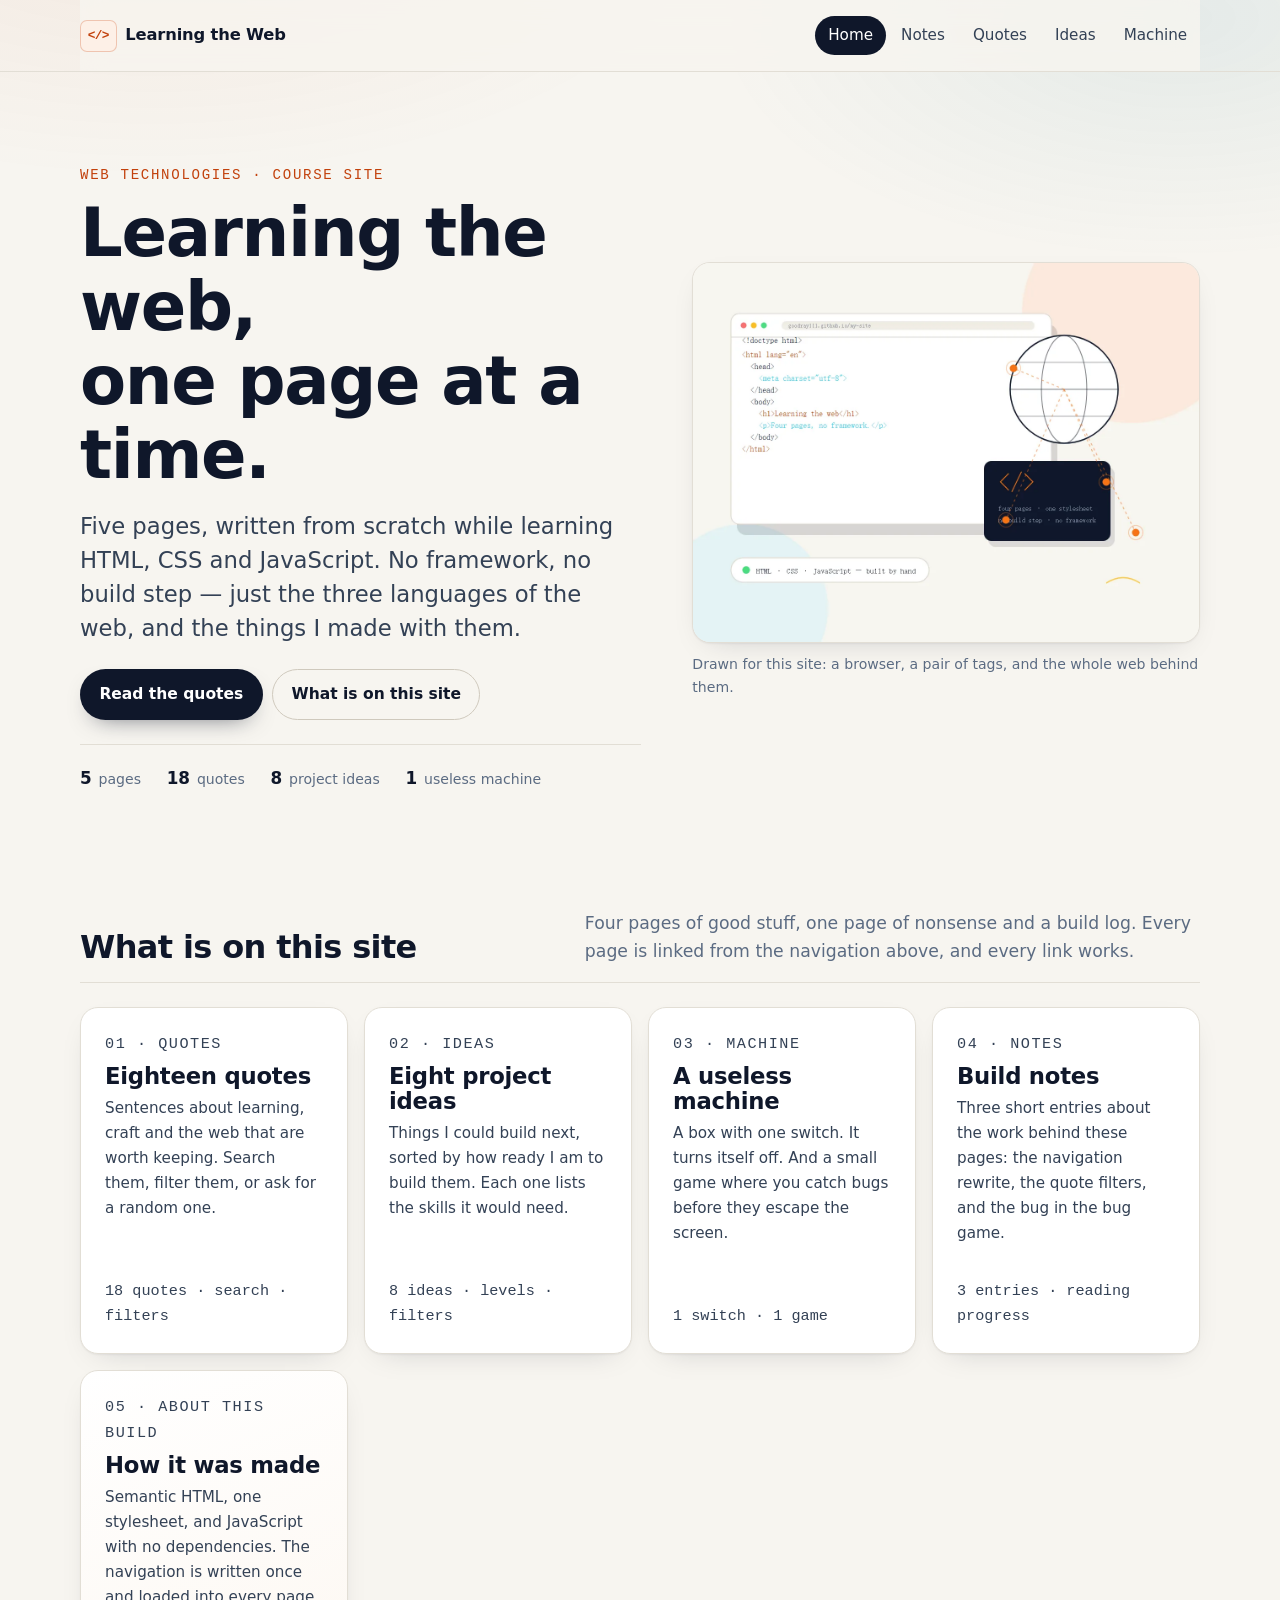
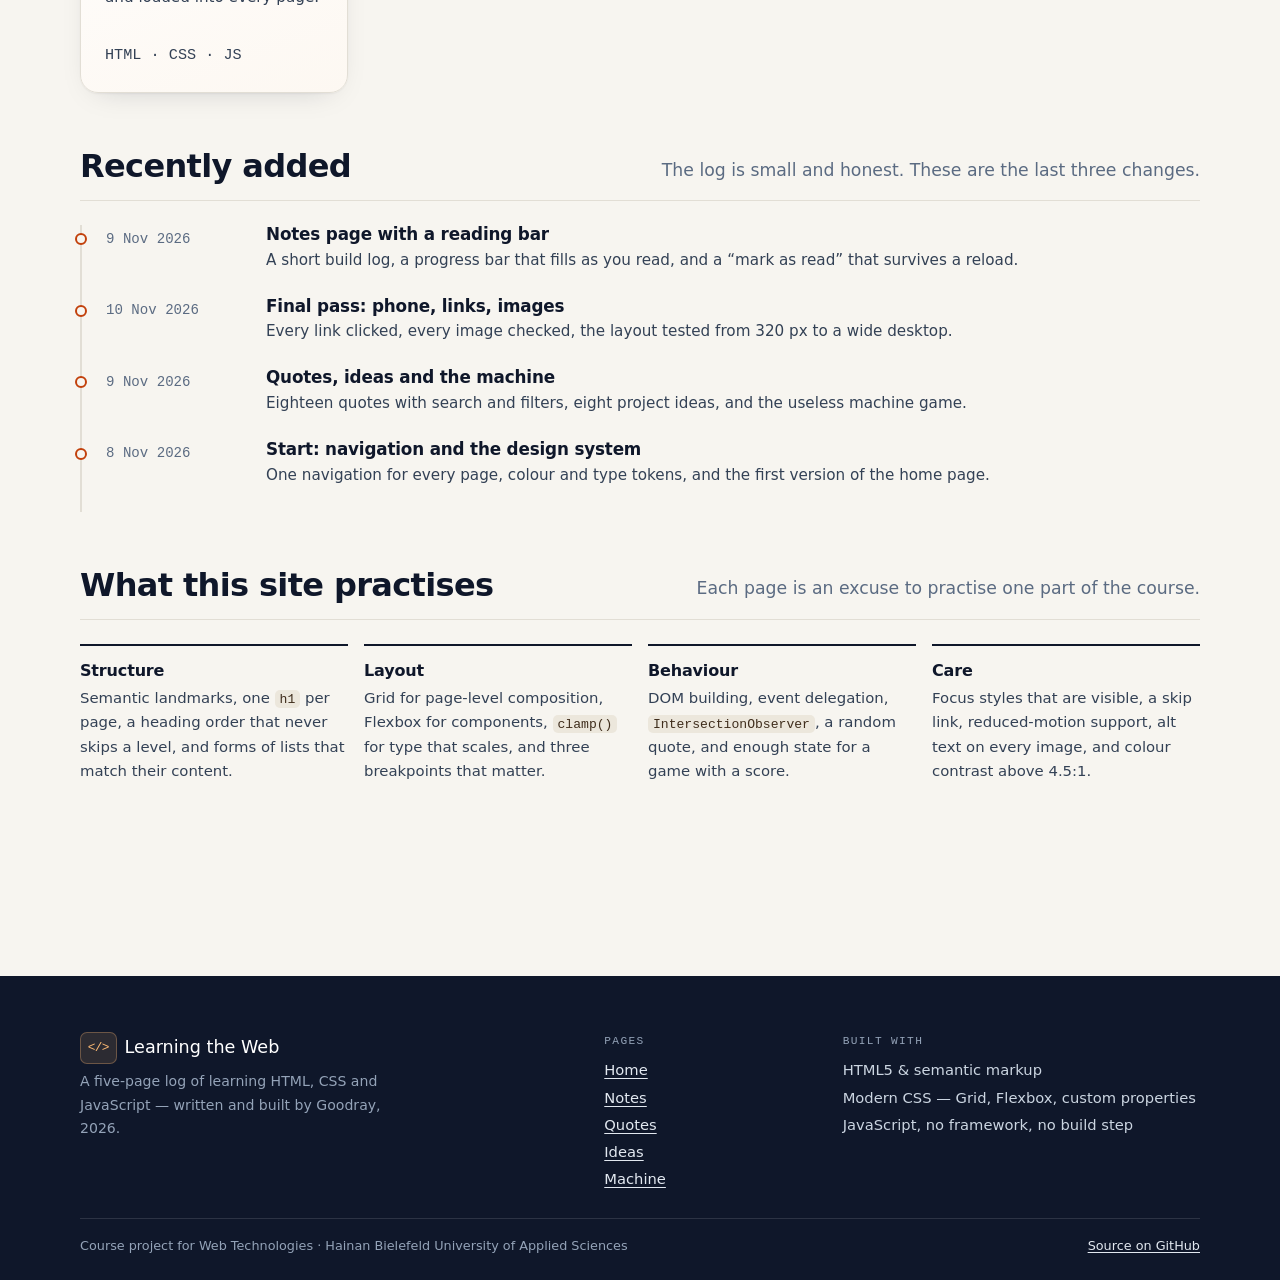
==== commit 868a0ced: "Add a build-notes page with a reading progress bar and read marks" ====
--- a/index.html
+++ b/index.html
@@ -4,16 +4,16 @@
   <meta charset="utf-8">
   <meta name="viewport" content="width=device-width, initial-scale=1">
   <title>Learning the Web — a student log of HTML, CSS and JavaScript</title>
-  <meta name="description" content="A four-page site about learning web development: what I built, 18 quotes worth keeping, eight project ideas, and a small useless machine.">
+  <meta name="description" content="A five-page site about learning web development: 18 quotes worth keeping, eight project ideas, a small useless machine and a build log.">
   <meta name="author" content="Goodray">
   <meta name="theme-color" content="#0f172a">
 
   <meta property="og:type" content="website">
   <meta property="og:site_name" content="Learning the Web">
   <meta property="og:title" content="Learning the Web — a student log of HTML, CSS and JavaScript">
-  <meta property="og:description" content="A four-page site about learning web development: what I built, 18 quotes worth keeping, eight project ideas, and a small useless machine.">
-  <meta property="og:url" content="https://goodray111.github.io/my-site/index.html">
-  <meta property="og:image" content="https://goodray111.github.io/my-site/images/cover.png">
+  <meta property="og:description" content="A five-page site about learning web development: 18 quotes worth keeping, eight project ideas, a small useless machine and a build log.">
+  <meta property="og:url" content="https://goodray111.github.io/Agnb666/index.html">
+  <meta property="og:image" content="https://goodray111.github.io/Agnb666/images/cover.png">
   <meta property="og:image:width" content="1200">
   <meta property="og:image:height" content="630">
   <meta name="twitter:card" content="summary_large_image">
@@ -23,6 +23,7 @@
   <script>document.documentElement.classList.remove('no-js');document.documentElement.classList.add('js');</script>
   <link rel="preload" href="css/style.css" as="style">
   <link rel="stylesheet" href="css/style.css">
+  <script defer src="js/nav.js"></script>
 </head>
 <body data-page="index">
   <a class="skip-link skip-link--static" href="#main">Skip to content</a>
@@ -34,6 +35,7 @@
         <a class="brand" href="index.html"><span class="brand-mark">&lt;/&gt;</span> Learning the Web</a>
         <ul class="nav-menu is-open">
           <li><a href="index.html">Home</a></li>
+          <li><a href="notes.html">Notes</a></li>
           <li><a href="quotes.html">Quotes</a></li>
           <li><a href="project.html">Ideas</a></li>
           <li><a href="machine.html">Machine</a></li>
@@ -48,14 +50,14 @@
     <div class="hero-copy">
       <p class="eyebrow">Web Technologies · course site</p>
       <h1 id="hero-title">Learning the web,<br>one page at a time.</h1>
-      <p class="lede">Four pages, written from scratch while learning HTML, CSS and JavaScript.
+      <p class="lede">Five pages, written from scratch while learning HTML, CSS and JavaScript.
         No framework, no build step — just the three languages of the web, and the things I made with them.</p>
       <div class="hero-actions">
         <a class="btn btn-primary" href="quotes.html">Read the quotes</a>
         <a class="btn btn-ghost" href="#overview">What is on this site</a>
       </div>
       <ul class="hero-facts">
-        <li><strong>4</strong> pages</li>
+        <li><strong>5</strong> pages</li>
         <li><strong>18</strong> quotes</li>
         <li><strong>8</strong> project ideas</li>
         <li><strong>1</strong> useless machine</li>
@@ -70,7 +72,7 @@
   <section id="overview" class="section" aria-labelledby="overview-title">
     <div class="section-head">
       <h2 id="overview-title">What is on this site</h2>
-      <p>Three pages of good stuff and one page of nonsense. Every page is linked from the navigation above, and every link works.</p>
+      <p>Four pages of good stuff, one page of nonsense and a build log. Every page is linked from the navigation above, and every link works.</p>
     </div>
     <div class="cards">
       <article class="card card--page">
@@ -91,8 +93,14 @@
         <p>A box with one switch. It turns itself off. And a small game where you catch bugs before they escape the screen.</p>
         <p class="card-meta">1 switch · 1 game</p>
       </article>
+      <article class="card card--page">
+        <p class="card-kicker">04 · Notes</p>
+        <h3><a href="notes.html">Build notes</a></h3>
+        <p>Three short entries about the work behind these pages: the navigation rewrite, the quote filters, and the bug in the bug game.</p>
+        <p class="card-meta">3 entries · reading progress</p>
+      </article>
       <article class="card card--page card--about">
-        <p class="card-kicker">04 · About this build</p>
+        <p class="card-kicker">05 · About this build</p>
         <h3>How it was made</h3>
         <p>Semantic HTML, one stylesheet, and JavaScript with no dependencies. The navigation is written once and loaded into every page.</p>
         <p class="card-meta">HTML · CSS · JS</p>
@@ -100,3 +108,99 @@
     </div>
   </section>
 
+  <section class="section" aria-labelledby="recent-title">
+    <div class="section-head">
+      <h2 id="recent-title">Recently added</h2>
+      <p>The log is small and honest. These are the last three changes.</p>
+    </div>
+    <ol class="log">
+      <li>
+        <time datetime="2026-11-09">9 Nov 2026</time>
+        <div>
+          <h3>Notes page with a reading bar</h3>
+          <p>A short build log, a progress bar that fills as you read, and a “mark as read” that survives a reload.</p>
+        </div>
+      </li>
+      <li>
+        <time datetime="2026-11-10">10 Nov 2026</time>
+        <div>
+          <h3>Final pass: phone, links, images</h3>
+          <p>Every link clicked, every image checked, the layout tested from 320&nbsp;px to a wide desktop.</p>
+        </div>
+      </li>
+      <li>
+        <time datetime="2026-11-09">9 Nov 2026</time>
+        <div>
+          <h3>Quotes, ideas and the machine</h3>
+          <p>Eighteen quotes with search and filters, eight project ideas, and the useless machine game.</p>
+        </div>
+      </li>
+      <li>
+        <time datetime="2026-11-08">8 Nov 2026</time>
+        <div>
+          <h3>Start: navigation and the design system</h3>
+          <p>One navigation for every page, colour and type tokens, and the first version of the home page.</p>
+        </div>
+      </li>
+    </ol>
+  </section>
+
+  <section class="section" aria-labelledby="skills-title">
+    <div class="section-head">
+      <h2 id="skills-title">What this site practises</h2>
+      <p>Each page is an excuse to practise one part of the course.</p>
+    </div>
+    <div class="skills">
+      <div class="skill">
+        <h3>Structure</h3>
+        <p>Semantic landmarks, one <code>h1</code> per page, a heading order that never skips a level, and forms of lists that match their content.</p>
+      </div>
+      <div class="skill">
+        <h3>Layout</h3>
+        <p>Grid for page-level composition, Flexbox for components, <code>clamp()</code> for type that scales, and three breakpoints that matter.</p>
+      </div>
+      <div class="skill">
+        <h3>Behaviour</h3>
+        <p>DOM building, event delegation, <code>IntersectionObserver</code>, a random quote, and enough state for a game with a score.</p>
+      </div>
+      <div class="skill">
+        <h3>Care</h3>
+        <p>Focus styles that are visible, a skip link, reduced-motion support, alt text on every image, and colour contrast above 4.5:1.</p>
+      </div>
+    </div>
+  </section>
+</main>
+
+  <footer class="site-foot">
+    <div class="wrap foot-grid">
+      <div>
+        <p class="foot-brand"><span class="brand-mark" aria-hidden="true">&lt;/&gt;</span> Learning the Web</p>
+        <p class="fine">A five-page log of learning HTML, CSS and JavaScript — written and built by Goodray, 2026.</p>
+      </div>
+      <nav aria-label="Footer">
+        <p class="foot-head">Pages</p>
+        <ul class="foot-links">
+          <li><a href="index.html">Home</a></li>
+          <li><a href="notes.html">Notes</a></li>
+          <li><a href="quotes.html">Quotes</a></li>
+          <li><a href="project.html">Ideas</a></li>
+          <li><a href="machine.html">Machine</a></li>
+        </ul>
+      </nav>
+      <div>
+        <p class="foot-head">Built with</p>
+        <ul class="foot-links">
+          <li>HTML5 &amp; semantic markup</li>
+          <li>Modern CSS — Grid, Flexbox, custom properties</li>
+          <li>JavaScript, no framework, no build step</li>
+        </ul>
+      </div>
+    </div>
+    <div class="wrap foot-legal">
+      <p>Course project for Web Technologies · Hainan Bielefeld University of Applied Sciences</p>
+      <p><a href="https://github.com/Goodray111/AgnB666">Source on GitHub</a></p>
+    </div>
+  </footer>
+  <script defer src="js/main.js"></script>
+</body>
+</html>
--- a/css/style.css
+++ b/css/style.css
@@ -1,3 +1,12 @@
+/* ==========================================================================
+   Learning the Web — one stylesheet for four pages
+   1. Tokens        5. Home
+   2. Base          6. Quotes
+   3. Navigation    7. Ideas
+   4. Layout        8. Machine
+                    9. Footer, motion, print
+   ========================================================================== */
+
 /* 1. Tokens ---------------------------------------------------------------- */
 :root {
   --ink: #0f172a;
@@ -436,3 +445,578 @@
 .skill h3 { font-size: 1rem; margin-bottom: .4rem; }
 .skill p { color: var(--ink-soft); font-size: .93rem; }
 
+/* 6. Quotes ---------------------------------------------------------------- */
+.random-quote {
+  display: grid;
+  grid-template-columns: minmax(0, 1.4fr) minmax(0, .6fr);
+  gap: var(--space-4);
+  align-items: start;
+  margin: var(--space-5) 0 var(--space-6);
+}
+.random-card {
+  background: var(--ink);
+  color: #f1f5f9;
+  border-radius: var(--radius);
+  padding: clamp(1.4rem, 3vw, 2.4rem);
+  box-shadow: var(--shadow-lift);
+  position: relative;
+  overflow: hidden;
+}
+.random-card::after {
+  content: "”";
+  position: absolute;
+  right: .5rem;
+  top: -3.5rem;
+  font-family: var(--font-display);
+  font-size: 17rem;
+  line-height: 1;
+  color: rgba(255, 255, 255, .06);
+  pointer-events: none;
+}
+.random-card .card-kicker { color: #fdba74; }
+.random-text { margin: 0 0 var(--space-3); }
+.random-text p {
+  font-family: var(--font-display);
+  font-size: clamp(1.35rem, 2.4vw, 2rem);
+  line-height: 1.28;
+  letter-spacing: -0.02em;
+  margin: 0;
+  text-wrap: balance;
+}
+.random-author { color: #cbd5e1; font-family: var(--font-mono); font-size: .85rem; margin-bottom: var(--space-3); }
+.random-card .btn-primary { background: #fdba74; color: #422006; margin-top: .4rem; }
+.random-card .btn-primary:hover { background: #fed7aa; color: #422006; }
+.random-note { font-size: var(--step--1); color: var(--muted); padding-top: var(--space-2); border-top: 1px solid var(--line); }
+
+.tools { display: flex; flex-wrap: wrap; gap: .9rem; align-items: end; }
+.field { display: grid; gap: .3rem; font-size: var(--step--1); color: var(--muted); }
+.field > span { font-family: var(--font-mono); letter-spacing: .04em; }
+.field input, .field select {
+  font: inherit;
+  font-size: .95rem;
+  color: var(--ink);
+  background: #fff;
+  border: 1px solid var(--line-strong);
+  border-radius: 10px;
+  padding: .55rem .7rem;
+  min-width: 13rem;
+}
+.field input:focus, .field select:focus { border-color: var(--accent); outline: 3px solid rgba(194, 65, 12, .18); outline-offset: 0; }
+
+.chips { display: flex; flex-wrap: wrap; gap: .35rem; }
+.chip {
+  font: inherit;
+  font-size: .85rem;
+  color: var(--ink-soft);
+  background: #fff;
+  border: 1px solid var(--line-strong);
+  border-radius: 999px;
+  padding: .38rem .8rem;
+  cursor: pointer;
+  transition: background .15s, color .15s, border-color .15s;
+}
+.chip:hover { border-color: var(--ink); color: var(--ink); }
+.chip.is-active { background: var(--ink); border-color: var(--ink); color: #fff; }
+
+.quote-grid {
+  display: grid;
+  grid-template-columns: repeat(auto-fill, minmax(19rem, 1fr));
+  gap: var(--space-3);
+}
+.quote {
+  background: var(--card);
+  border: 1px solid var(--line);
+  border-radius: var(--radius);
+  padding: var(--space-4);
+  display: block;
+  gap: var(--space-3);
+  transition: border-color .2s, box-shadow .2s;
+}
+.quote:hover { border-color: var(--line-strong); box-shadow: var(--shadow); }
+.quote.is-hidden { display: none; }
+.quote blockquote { margin: 0; }
+.quote blockquote p {
+  font-size: 1.04rem;
+  line-height: 1.55;
+  color: var(--ink);
+  margin: 0;
+}
+.quote blockquote p::before { content: "“"; color: var(--accent); margin-right: .1em; }
+.quote blockquote p::after { content: "”"; color: var(--accent); margin-left: .05em; }
+.quote-meta {
+  margin-top: var(--space-3);
+  display: flex;
+  flex-wrap: wrap;
+  align-items: center;
+  gap: .5rem;
+  padding-top: var(--space-2);
+  border-top: 1px solid var(--line);
+  font-size: var(--step--1);
+}
+.quote-meta cite { font-style: normal; font-weight: 600; color: var(--ink); }
+.quote-source { color: var(--muted); }
+.quote-meta .pill { margin-left: auto; }
+
+.empty {
+  padding: var(--space-4);
+  border: 1px dashed var(--line-strong);
+  border-radius: var(--radius);
+  color: var(--muted);
+  text-align: center;
+}
+
+.note-grid {
+  display: grid;
+  grid-template-columns: repeat(auto-fit, minmax(15rem, 1fr));
+  gap: var(--space-3);
+}
+.note { padding: var(--space-3) 0; border-top: 1px solid var(--line); }
+.note h3 { font-size: 1rem; margin-bottom: .35rem; }
+.note p { color: var(--ink-soft); font-size: .93rem; }
+
+/* 7. Ideas ----------------------------------------------------------------- */
+.idea-grid {
+  display: grid;
+  grid-template-columns: repeat(auto-fill, minmax(19rem, 1fr));
+  gap: var(--space-3);
+}
+.idea {
+  background: var(--card);
+  border: 1px solid var(--line);
+  border-radius: var(--radius);
+  padding: var(--space-4);
+  display: flex;
+  flex-direction: column;
+  gap: .55rem;
+  transition: transform .2s var(--ease), box-shadow .2s var(--ease);
+}
+.idea:hover { transform: translateY(-3px); box-shadow: var(--shadow-lift); }
+.idea.is-hidden { display: none; }
+.idea-top { display: flex; align-items: center; justify-content: space-between; gap: .5rem; }
+.idea-num {
+  font-family: var(--font-mono);
+  font-size: .75rem;
+  color: var(--muted);
+  letter-spacing: .1em;
+}
+.idea h3 { font-size: 1.12rem; margin: 0; }
+.idea p { color: var(--ink-soft); font-size: .94rem; }
+.tags { display: flex; flex-wrap: wrap; gap: .3rem; list-style: none; margin: 0; padding: 0; }
+.tags li {
+  font-family: var(--font-mono);
+  font-size: .72rem;
+  color: var(--ink-soft);
+  background: #f1ede3;
+  border-radius: 6px;
+  padding: .14rem .45rem;
+  margin: 0;
+}
+.idea-size {
+  margin-top: auto;
+  font-size: var(--step--1);
+  color: var(--muted);
+  font-family: var(--font-mono);
+  padding-top: .5rem;
+  border-top: 1px solid var(--line);
+}
+
+.steps { counter-reset: step; list-style: none; padding: 0; display: grid; gap: var(--space-2); }
+.steps li {
+  counter-increment: step;
+  position: relative;
+  padding: .7rem 0 .7rem 2.6rem;
+  border-bottom: 1px solid var(--line);
+  margin: 0;
+  color: var(--ink-soft);
+}
+.steps li::before {
+  content: counter(step);
+  position: absolute;
+  left: 0;
+  top: .55rem;
+  width: 1.75rem;
+  height: 1.75rem;
+  display: grid;
+  place-items: center;
+  border-radius: 50%;
+  background: var(--ink);
+  color: #fff;
+  font-family: var(--font-mono);
+  font-size: .8rem;
+}
+.steps strong { color: var(--ink); }
+
+/* 8. Machine --------------------------------------------------------------- */
+.machine {
+  display: grid;
+  grid-template-columns: minmax(0, .9fr) minmax(0, 1.1fr);
+  gap: clamp(1.5rem, 4vw, 3.5rem);
+  align-items: center;
+  padding: var(--space-5) 0 var(--space-6);
+}
+
+.machine-stage {
+  background: linear-gradient(165deg, #1e293b, #0f172a 60%);
+  border-radius: var(--radius);
+  padding: clamp(1.5rem, 4vw, 3rem);
+  box-shadow: var(--shadow-lift);
+}
+.machine-box {
+  position: relative;
+  background: linear-gradient(170deg, #f8fafc, #e2e8f0);
+  border: 1px solid #cbd5e1;
+  border-radius: 14px;
+  padding: 2.4rem 1.4rem 1.6rem;
+  display: grid;
+  gap: 1.2rem;
+  justify-items: center;
+  overflow: hidden;
+  min-height: 18rem;
+}
+.machine-label {
+  margin-top: 7.5rem;
+  font-family: var(--font-mono);
+  font-size: .7rem;
+  letter-spacing: .16em;
+  text-transform: uppercase;
+  color: #64748b;
+  margin: 0;
+}
+.machine-lid {
+  position: absolute;
+  left: 50%;
+  top: 0;
+  width: 78%;
+  height: 0;
+  transform: translateX(-50%);
+  background: #cbd5e1;
+  border-radius: 0 0 10px 10px;
+  transition: height .45s var(--ease);
+  overflow: hidden;
+}
+.machine-box.is-open .machine-lid { height: 46%; }
+
+.machine-hand {
+  position: absolute;
+  left: 50%;
+  bottom: -6.5rem;
+  transform: translateX(-50%);
+  width: 2.4rem;
+  display: grid;
+  justify-items: center;
+  transition: bottom .45s var(--ease);
+}
+.machine-box.is-open .machine-hand { bottom: 1.4rem; }
+.hand-arm { display: block; width: .55rem; height: 5.2rem; background: #94a3b8; border-radius: 6px; }
+.hand-palm { display: block; width: 1.5rem; height: 1.2rem; background: #f1c9a5; border: 1px solid #d6a97e; border-radius: 8px 8px 10px 10px; margin-top: -2px; }
+
+.machine-switch {
+  position: relative;
+  z-index: 2;
+  display: grid;
+  justify-items: center;
+  gap: .5rem;
+  background: none;
+  border: 0;
+  padding: 0;
+  font: inherit;
+  cursor: pointer;
+}
+.switch-track {
+  width: 4.4rem;
+  height: 2.2rem;
+  border-radius: 999px;
+  background: #94a3b8;
+  padding: 3px;
+  display: block;
+  transition: background .25s var(--ease);
+}
+.machine-box.is-open .switch-track { background: var(--accent); }
+.switch-knob {
+  display: block;
+  width: 1.7rem;
+  height: 1.7rem;
+  border-radius: 50%;
+  background: #fff;
+  box-shadow: 0 2px 6px rgba(15, 23, 42, .3);
+  transition: transform .25s var(--ease);
+}
+.machine-box.is-open .switch-knob { transform: translateX(2.2rem); }
+.switch-text { font-family: var(--font-mono); font-size: .78rem; color: #64748b; letter-spacing: .08em; }
+
+.machine-copy .h3 { font-size: var(--step-1); }
+.machine-copy p { color: var(--ink-soft); }
+.facts { margin: var(--space-3) 0 0; display: grid; gap: .4rem; }
+.facts > div { display: grid; grid-template-columns: 7rem 1fr; gap: .6rem; padding: .4rem 0; border-top: 1px solid var(--line); }
+.facts dt { font-family: var(--font-mono); font-size: var(--step--1); color: var(--muted); }
+.facts dd { margin: 0; font-size: .95rem; }
+
+.game {
+  background: var(--card);
+  border: 1px solid var(--line);
+  border-radius: var(--radius);
+  padding: clamp(1.2rem, 3vw, 2.2rem);
+  box-shadow: var(--shadow);
+}
+.game-head {
+  display: flex;
+  flex-wrap: wrap;
+  align-items: start;
+  justify-content: space-between;
+  gap: var(--space-4);
+  margin-bottom: var(--space-4);
+}
+.game-head h2 { font-size: var(--step-2); margin-bottom: .4rem; }
+.game-head p { color: var(--ink-soft); max-width: 52ch; }
+.scoreboard { display: flex; gap: .6rem; }
+.score {
+  margin: 0;
+  min-width: 5.2rem;
+  text-align: center;
+  background: #f5f2ea;
+  border: 1px solid var(--line);
+  border-radius: 12px;
+  padding: .5rem .8rem;
+}
+.score span { display: block; font-family: var(--font-display); font-size: 1.7rem; line-height: 1.1; color: var(--ink); }
+.score small { font-family: var(--font-mono); font-size: .68rem; letter-spacing: .08em; text-transform: uppercase; color: var(--muted); }
+
+.game-stage { display: grid; gap: var(--space-3); }
+.game-field {
+  position: relative;
+  min-height: 21rem;
+  border-radius: var(--radius-sm);
+  border: 1px solid #d7d1c4;
+  background:
+    linear-gradient(rgba(15, 23, 42, .04) 1px, transparent 1px) 0 0 / 100% 2.4rem,
+    linear-gradient(90deg, rgba(15, 23, 42, .04) 1px, transparent 1px) 0 0 / 2.4rem 100%,
+    #fbf8f1;
+  overflow: hidden;
+}
+.game-field:focus-visible { outline: 3px solid var(--accent); outline-offset: 2px; }
+.game-idle {
+  position: absolute;
+  inset: 0;
+  display: grid;
+  place-items: center;
+  margin: 0;
+  color: var(--muted);
+  font-size: .95rem;
+  text-align: center;
+  padding: 1.5rem;
+}
+.game-field.is-running .game-idle { display: none; }
+
+.bug {
+  position: absolute;
+  width: 3rem;
+  height: 3rem;
+  border: 0;
+  padding: 0;
+  border-radius: 50%;
+  background: var(--accent);
+  cursor: pointer;
+  box-shadow: 0 6px 16px -6px rgba(194, 65, 12, .8);
+  transition: transform .08s var(--ease);
+}
+.bug::before, .bug::after {
+  content: "";
+  position: absolute;
+  left: 50%;
+  top: 50%;
+  background: #fff;
+  border-radius: 50%;
+}
+.bug::before { width: .32rem; height: .32rem; transform: translate(-140%, -60%); }
+.bug::after { width: .32rem; height: .32rem; transform: translate(40%, -60%); }
+.bug:hover { transform: scale(1.06); }
+.bug:active { transform: scale(.94); }
+.bug[hidden] { display: none; }
+
+.game-controls { display: flex; flex-wrap: wrap; align-items: center; gap: .6rem; }
+.game-hint { margin: 0 0 0 auto; font-size: var(--step--1); color: var(--muted); }
+
+@media (max-width: 62rem) {
+  .hero { grid-template-columns: 1fr; }
+  .hero-art { order: -1; max-width: 34rem; }
+  .random-quote { grid-template-columns: 1fr; }
+  .machine { grid-template-columns: 1fr; }
+  .machine-copy { order: -1; }
+}
+
+@media (max-width: 46rem) {
+  .nav-toggle { display: inline-flex; }
+  .site-nav .nav-inner { flex-wrap: wrap; }
+  .nav-menu {
+    flex-basis: 100%;
+    flex-direction: column;
+    align-items: stretch;
+    gap: .1rem;
+    max-height: 0;
+    overflow: hidden;
+    transition: max-height .3s var(--ease);
+  }
+  .nav-menu.is-open { max-height: 18rem; }
+  .nav-menu a { display: block; padding: .7rem .8rem; border-radius: 8px; }
+  .log li { grid-template-columns: 1fr; gap: .15rem; }
+  .facts > div { grid-template-columns: 1fr; gap: .1rem; }
+  .game-hint { margin-left: 0; }
+  .tools { width: 100%; }
+  .field input, .field select { width: 100%; min-width: 0; }
+  main { padding-block: var(--space-5) var(--space-6); }
+}
+
+/* 8b. Shared motion + back-to-top ----------------------------------------- */
+.js .reveal {
+  opacity: 0;
+  transform: translateY(14px);
+  transition: opacity .5s var(--ease), transform .5s var(--ease);
+}
+.js .reveal.is-revealed { opacity: 1; transform: none; }
+
+.to-top {
+  position: fixed;
+  right: 1.6rem;
+  bottom: 1.6rem;
+  z-index: 60;
+  font: inherit;
+  font-size: .82rem;
+  font-weight: 600;
+  color: var(--ink);
+  background: #fff;
+  border: 1px solid var(--line-strong);
+  border-radius: 999px;
+  padding: .55rem .9rem;
+  cursor: pointer;
+  box-shadow: var(--shadow);
+}
+.to-top:hover { border-color: var(--ink); }
+
+
+/* 8c. Notes ---------------------------------------------------------------- */
+.read-progress {
+  position: fixed;
+  left: 0;
+  right: 0;
+  top: 0;
+  height: 3px;
+  z-index: 70;
+  background: transparent;
+  pointer-events: none;
+}
+.read-progress span {
+  display: block;
+  height: 100%;
+  background: linear-gradient(90deg, var(--accent), var(--gold));
+  transform: scaleX(0);
+  transform-origin: 0 50%;
+  transition: transform .08s linear;
+}
+
+.notes { display: grid; gap: var(--space-5); max-width: 74ch; }
+.note-entry {
+  background: var(--card);
+  border: 1px solid var(--line);
+  border-radius: var(--radius);
+  padding: clamp(1.1rem, 3vw, 1.8rem);
+  box-shadow: var(--shadow);
+}
+.note-entry.is-read { border-color: rgba(21, 128, 61, .35); }
+.note-head { position: relative; padding-right: 7.5rem; }
+.note-head h2 { font-size: var(--step-2); margin-bottom: .5rem; }
+.note-date {
+  font-family: var(--font-mono);
+  font-size: var(--step--1);
+  letter-spacing: .05em;
+  color: var(--muted);
+  margin-bottom: .3rem;
+}
+.note-tags { display: flex; flex-wrap: wrap; gap: .3rem; margin: 0 0 var(--space-3); }
+.note-read {
+  position: absolute;
+  right: 0;
+  top: 1.7rem;
+  font: inherit;
+  font-size: .8rem;
+  font-weight: 600;
+  color: var(--ink-soft);
+  background: #fff;
+  border: 1px solid var(--line-strong);
+  border-radius: 999px;
+  padding: .35rem .75rem;
+  cursor: pointer;
+}
+.note-read:hover { border-color: var(--ink); color: var(--ink); }
+.note-read[aria-pressed="true"] { background: var(--leaf-wash); border-color: rgba(21, 128, 61, .35); color: #166534; }
+.note-entry p, .note-entry li { color: var(--ink-soft); }
+.note-entry ol { padding-left: 1.2rem; }
+.note-meta { margin-top: var(--space-3); padding-top: var(--space-2); border-top: 1px solid var(--line); font-size: var(--step--1); color: var(--muted); }
+.read-min { font-weight: 600; color: var(--ink-soft); }
+
+@media (max-width: 46rem) {
+  .note-head { padding-right: 0; }
+  .note-read { position: static; margin-bottom: var(--space-3); }
+}
+
+/* 9. Footer, motion, print ------------------------------------------------ */
+.site-foot {
+  margin-top: var(--space-7);
+  background: var(--ink);
+  color: #cbd5e1;
+  padding: var(--space-6) 0 var(--space-4);
+}
+.site-foot a { color: #e2e8f0; }
+.site-foot a:hover { color: #fdba74; }
+.foot-grid {
+  display: grid;
+  grid-template-columns: minmax(0, 1.4fr) minmax(0, .6fr) minmax(0, 1fr);
+  gap: var(--space-4);
+  padding-bottom: var(--space-4);
+  border-bottom: 1px solid rgba(255, 255, 255, .12);
+}
+.foot-brand { font-family: var(--font-display); font-size: 1.1rem; color: #fff; margin-bottom: .4rem; display: flex; align-items: center; gap: .5rem; }
+.site-foot .brand-mark { background: rgba(253, 186, 116, .12); color: #fdba74; border-color: rgba(253, 186, 116, .3); }
+.site-foot .fine { color: #94a3b8; max-width: 34ch; }
+.foot-head { font-family: var(--font-mono); font-size: .7rem; letter-spacing: .12em; text-transform: uppercase; color: #94a3b8; margin-bottom: .5rem; }
+.foot-links { list-style: none; margin: 0; padding: 0; }
+.foot-links li { margin: .18rem 0; font-size: .92rem; }
+.foot-legal {
+  display: flex;
+  flex-wrap: wrap;
+  justify-content: space-between;
+  gap: .5rem;
+  padding-top: var(--space-3);
+  font-size: .8rem;
+  color: #94a3b8;
+}
+.foot-legal p { margin: 0; }
+
+.site-nav .brand-text { display: inline; }
+@media (max-width: 30rem) {
+  .site-nav .brand-text { display: none; }
+  .nav-toggle-label { display: none; }
+  .foot-grid { grid-template-columns: 1fr; }
+}
+
+@media (max-width: 30rem) {
+  .to-top { right: 1rem; bottom: 1rem; }
+}
+
+@media (prefers-reduced-motion: reduce) {
+  *, *::before, *::after {
+    animation-duration: .001ms !important;
+    animation-iteration-count: 1 !important;
+    transition-duration: .001ms !important;
+    scroll-behavior: auto !important;
+  }
+  html { scroll-behavior: auto; }
+}
+
+@media print {
+  body { background: #fff; }
+  body::before, .site-nav, .site-foot, .random-quote, .tools, .game-controls, .skip-link { display: none !important; }
+  a { color: #000; text-decoration: underline; }
+  .card, .quote, .idea, .game { box-shadow: none; border-color: #999; }
+  .quote.is-hidden, .idea.is-hidden { display: block; }
+  main { padding: 0; }
+}
--- a/css/style.css
+++ b/css/style.css
@@ -1,3 +1,12 @@
+/* ==========================================================================
+   Learning the Web — one stylesheet for four pages
+   1. Tokens        5. Home
+   2. Base          6. Quotes
+   3. Navigation    7. Ideas
+   4. Layout        8. Machine
+                    9. Footer, motion, print
+   ========================================================================== */
+
 /* 1. Tokens ---------------------------------------------------------------- */
 :root {
   --ink: #0f172a;
@@ -436,3 +445,578 @@
 .skill h3 { font-size: 1rem; margin-bottom: .4rem; }
 .skill p { color: var(--ink-soft); font-size: .93rem; }
 
+/* 6. Quotes ---------------------------------------------------------------- */
+.random-quote {
+  display: grid;
+  grid-template-columns: minmax(0, 1.4fr) minmax(0, .6fr);
+  gap: var(--space-4);
+  align-items: start;
+  margin: var(--space-5) 0 var(--space-6);
+}
+.random-card {
+  background: var(--ink);
+  color: #f1f5f9;
+  border-radius: var(--radius);
+  padding: clamp(1.4rem, 3vw, 2.4rem);
+  box-shadow: var(--shadow-lift);
+  position: relative;
+  overflow: hidden;
+}
+.random-card::after {
+  content: "”";
+  position: absolute;
+  right: .5rem;
+  top: -3.5rem;
+  font-family: var(--font-display);
+  font-size: 17rem;
+  line-height: 1;
+  color: rgba(255, 255, 255, .06);
+  pointer-events: none;
+}
+.random-card .card-kicker { color: #fdba74; }
+.random-text { margin: 0 0 var(--space-3); }
+.random-text p {
+  font-family: var(--font-display);
+  font-size: clamp(1.35rem, 2.4vw, 2rem);
+  line-height: 1.28;
+  letter-spacing: -0.02em;
+  margin: 0;
+  text-wrap: balance;
+}
+.random-author { color: #cbd5e1; font-family: var(--font-mono); font-size: .85rem; margin-bottom: var(--space-3); }
+.random-card .btn-primary { background: #fdba74; color: #422006; margin-top: .4rem; }
+.random-card .btn-primary:hover { background: #fed7aa; color: #422006; }
+.random-note { font-size: var(--step--1); color: var(--muted); padding-top: var(--space-2); border-top: 1px solid var(--line); }
+
+.tools { display: flex; flex-wrap: wrap; gap: .9rem; align-items: end; }
+.field { display: grid; gap: .3rem; font-size: var(--step--1); color: var(--muted); }
+.field > span { font-family: var(--font-mono); letter-spacing: .04em; }
+.field input, .field select {
+  font: inherit;
+  font-size: .95rem;
+  color: var(--ink);
+  background: #fff;
+  border: 1px solid var(--line-strong);
+  border-radius: 10px;
+  padding: .55rem .7rem;
+  min-width: 13rem;
+}
+.field input:focus, .field select:focus { border-color: var(--accent); outline: 3px solid rgba(194, 65, 12, .18); outline-offset: 0; }
+
+.chips { display: flex; flex-wrap: wrap; gap: .35rem; }
+.chip {
+  font: inherit;
+  font-size: .85rem;
+  color: var(--ink-soft);
+  background: #fff;
+  border: 1px solid var(--line-strong);
+  border-radius: 999px;
+  padding: .38rem .8rem;
+  cursor: pointer;
+  transition: background .15s, color .15s, border-color .15s;
+}
+.chip:hover { border-color: var(--ink); color: var(--ink); }
+.chip.is-active { background: var(--ink); border-color: var(--ink); color: #fff; }
+
+.quote-grid {
+  display: grid;
+  grid-template-columns: repeat(auto-fill, minmax(19rem, 1fr));
+  gap: var(--space-3);
+}
+.quote {
+  background: var(--card);
+  border: 1px solid var(--line);
+  border-radius: var(--radius);
+  padding: var(--space-4);
+  display: block;
+  gap: var(--space-3);
+  transition: border-color .2s, box-shadow .2s;
+}
+.quote:hover { border-color: var(--line-strong); box-shadow: var(--shadow); }
+.quote.is-hidden { display: none; }
+.quote blockquote { margin: 0; }
+.quote blockquote p {
+  font-size: 1.04rem;
+  line-height: 1.55;
+  color: var(--ink);
+  margin: 0;
+}
+.quote blockquote p::before { content: "“"; color: var(--accent); margin-right: .1em; }
+.quote blockquote p::after { content: "”"; color: var(--accent); margin-left: .05em; }
+.quote-meta {
+  margin-top: var(--space-3);
+  display: flex;
+  flex-wrap: wrap;
+  align-items: center;
+  gap: .5rem;
+  padding-top: var(--space-2);
+  border-top: 1px solid var(--line);
+  font-size: var(--step--1);
+}
+.quote-meta cite { font-style: normal; font-weight: 600; color: var(--ink); }
+.quote-source { color: var(--muted); }
+.quote-meta .pill { margin-left: auto; }
+
+.empty {
+  padding: var(--space-4);
+  border: 1px dashed var(--line-strong);
+  border-radius: var(--radius);
+  color: var(--muted);
+  text-align: center;
+}
+
+.note-grid {
+  display: grid;
+  grid-template-columns: repeat(auto-fit, minmax(15rem, 1fr));
+  gap: var(--space-3);
+}
+.note { padding: var(--space-3) 0; border-top: 1px solid var(--line); }
+.note h3 { font-size: 1rem; margin-bottom: .35rem; }
+.note p { color: var(--ink-soft); font-size: .93rem; }
+
+/* 7. Ideas ----------------------------------------------------------------- */
+.idea-grid {
+  display: grid;
+  grid-template-columns: repeat(auto-fill, minmax(19rem, 1fr));
+  gap: var(--space-3);
+}
+.idea {
+  background: var(--card);
+  border: 1px solid var(--line);
+  border-radius: var(--radius);
+  padding: var(--space-4);
+  display: flex;
+  flex-direction: column;
+  gap: .55rem;
+  transition: transform .2s var(--ease), box-shadow .2s var(--ease);
+}
+.idea:hover { transform: translateY(-3px); box-shadow: var(--shadow-lift); }
+.idea.is-hidden { display: none; }
+.idea-top { display: flex; align-items: center; justify-content: space-between; gap: .5rem; }
+.idea-num {
+  font-family: var(--font-mono);
+  font-size: .75rem;
+  color: var(--muted);
+  letter-spacing: .1em;
+}
+.idea h3 { font-size: 1.12rem; margin: 0; }
+.idea p { color: var(--ink-soft); font-size: .94rem; }
+.tags { display: flex; flex-wrap: wrap; gap: .3rem; list-style: none; margin: 0; padding: 0; }
+.tags li {
+  font-family: var(--font-mono);
+  font-size: .72rem;
+  color: var(--ink-soft);
+  background: #f1ede3;
+  border-radius: 6px;
+  padding: .14rem .45rem;
+  margin: 0;
+}
+.idea-size {
+  margin-top: auto;
+  font-size: var(--step--1);
+  color: var(--muted);
+  font-family: var(--font-mono);
+  padding-top: .5rem;
+  border-top: 1px solid var(--line);
+}
+
+.steps { counter-reset: step; list-style: none; padding: 0; display: grid; gap: var(--space-2); }
+.steps li {
+  counter-increment: step;
+  position: relative;
+  padding: .7rem 0 .7rem 2.6rem;
+  border-bottom: 1px solid var(--line);
+  margin: 0;
+  color: var(--ink-soft);
+}
+.steps li::before {
+  content: counter(step);
+  position: absolute;
+  left: 0;
+  top: .55rem;
+  width: 1.75rem;
+  height: 1.75rem;
+  display: grid;
+  place-items: center;
+  border-radius: 50%;
+  background: var(--ink);
+  color: #fff;
+  font-family: var(--font-mono);
+  font-size: .8rem;
+}
+.steps strong { color: var(--ink); }
+
+/* 8. Machine --------------------------------------------------------------- */
+.machine {
+  display: grid;
+  grid-template-columns: minmax(0, .9fr) minmax(0, 1.1fr);
+  gap: clamp(1.5rem, 4vw, 3.5rem);
+  align-items: center;
+  padding: var(--space-5) 0 var(--space-6);
+}
+
+.machine-stage {
+  background: linear-gradient(165deg, #1e293b, #0f172a 60%);
+  border-radius: var(--radius);
+  padding: clamp(1.5rem, 4vw, 3rem);
+  box-shadow: var(--shadow-lift);
+}
+.machine-box {
+  position: relative;
+  background: linear-gradient(170deg, #f8fafc, #e2e8f0);
+  border: 1px solid #cbd5e1;
+  border-radius: 14px;
+  padding: 2.4rem 1.4rem 1.6rem;
+  display: grid;
+  gap: 1.2rem;
+  justify-items: center;
+  overflow: hidden;
+  min-height: 18rem;
+}
+.machine-label {
+  margin-top: 7.5rem;
+  font-family: var(--font-mono);
+  font-size: .7rem;
+  letter-spacing: .16em;
+  text-transform: uppercase;
+  color: #64748b;
+  margin: 0;
+}
+.machine-lid {
+  position: absolute;
+  left: 50%;
+  top: 0;
+  width: 78%;
+  height: 0;
+  transform: translateX(-50%);
+  background: #cbd5e1;
+  border-radius: 0 0 10px 10px;
+  transition: height .45s var(--ease);
+  overflow: hidden;
+}
+.machine-box.is-open .machine-lid { height: 46%; }
+
+.machine-hand {
+  position: absolute;
+  left: 50%;
+  bottom: -6.5rem;
+  transform: translateX(-50%);
+  width: 2.4rem;
+  display: grid;
+  justify-items: center;
+  transition: bottom .45s var(--ease);
+}
+.machine-box.is-open .machine-hand { bottom: 1.4rem; }
+.hand-arm { display: block; width: .55rem; height: 5.2rem; background: #94a3b8; border-radius: 6px; }
+.hand-palm { display: block; width: 1.5rem; height: 1.2rem; background: #f1c9a5; border: 1px solid #d6a97e; border-radius: 8px 8px 10px 10px; margin-top: -2px; }
+
+.machine-switch {
+  position: relative;
+  z-index: 2;
+  display: grid;
+  justify-items: center;
+  gap: .5rem;
+  background: none;
+  border: 0;
+  padding: 0;
+  font: inherit;
+  cursor: pointer;
+}
+.switch-track {
+  width: 4.4rem;
+  height: 2.2rem;
+  border-radius: 999px;
+  background: #94a3b8;
+  padding: 3px;
+  display: block;
+  transition: background .25s var(--ease);
+}
+.machine-box.is-open .switch-track { background: var(--accent); }
+.switch-knob {
+  display: block;
+  width: 1.7rem;
+  height: 1.7rem;
+  border-radius: 50%;
+  background: #fff;
+  box-shadow: 0 2px 6px rgba(15, 23, 42, .3);
+  transition: transform .25s var(--ease);
+}
+.machine-box.is-open .switch-knob { transform: translateX(2.2rem); }
+.switch-text { font-family: var(--font-mono); font-size: .78rem; color: #64748b; letter-spacing: .08em; }
+
+.machine-copy .h3 { font-size: var(--step-1); }
+.machine-copy p { color: var(--ink-soft); }
+.facts { margin: var(--space-3) 0 0; display: grid; gap: .4rem; }
+.facts > div { display: grid; grid-template-columns: 7rem 1fr; gap: .6rem; padding: .4rem 0; border-top: 1px solid var(--line); }
+.facts dt { font-family: var(--font-mono); font-size: var(--step--1); color: var(--muted); }
+.facts dd { margin: 0; font-size: .95rem; }
+
+.game {
+  background: var(--card);
+  border: 1px solid var(--line);
+  border-radius: var(--radius);
+  padding: clamp(1.2rem, 3vw, 2.2rem);
+  box-shadow: var(--shadow);
+}
+.game-head {
+  display: flex;
+  flex-wrap: wrap;
+  align-items: start;
+  justify-content: space-between;
+  gap: var(--space-4);
+  margin-bottom: var(--space-4);
+}
+.game-head h2 { font-size: var(--step-2); margin-bottom: .4rem; }
+.game-head p { color: var(--ink-soft); max-width: 52ch; }
+.scoreboard { display: flex; gap: .6rem; }
+.score {
+  margin: 0;
+  min-width: 5.2rem;
+  text-align: center;
+  background: #f5f2ea;
+  border: 1px solid var(--line);
+  border-radius: 12px;
+  padding: .5rem .8rem;
+}
+.score span { display: block; font-family: var(--font-display); font-size: 1.7rem; line-height: 1.1; color: var(--ink); }
+.score small { font-family: var(--font-mono); font-size: .68rem; letter-spacing: .08em; text-transform: uppercase; color: var(--muted); }
+
+.game-stage { display: grid; gap: var(--space-3); }
+.game-field {
+  position: relative;
+  min-height: 21rem;
+  border-radius: var(--radius-sm);
+  border: 1px solid #d7d1c4;
+  background:
+    linear-gradient(rgba(15, 23, 42, .04) 1px, transparent 1px) 0 0 / 100% 2.4rem,
+    linear-gradient(90deg, rgba(15, 23, 42, .04) 1px, transparent 1px) 0 0 / 2.4rem 100%,
+    #fbf8f1;
+  overflow: hidden;
+}
+.game-field:focus-visible { outline: 3px solid var(--accent); outline-offset: 2px; }
+.game-idle {
+  position: absolute;
+  inset: 0;
+  display: grid;
+  place-items: center;
+  margin: 0;
+  color: var(--muted);
+  font-size: .95rem;
+  text-align: center;
+  padding: 1.5rem;
+}
+.game-field.is-running .game-idle { display: none; }
+
+.bug {
+  position: absolute;
+  width: 3rem;
+  height: 3rem;
+  border: 0;
+  padding: 0;
+  border-radius: 50%;
+  background: var(--accent);
+  cursor: pointer;
+  box-shadow: 0 6px 16px -6px rgba(194, 65, 12, .8);
+  transition: transform .08s var(--ease);
+}
+.bug::before, .bug::after {
+  content: "";
+  position: absolute;
+  left: 50%;
+  top: 50%;
+  background: #fff;
+  border-radius: 50%;
+}
+.bug::before { width: .32rem; height: .32rem; transform: translate(-140%, -60%); }
+.bug::after { width: .32rem; height: .32rem; transform: translate(40%, -60%); }
+.bug:hover { transform: scale(1.06); }
+.bug:active { transform: scale(.94); }
+.bug[hidden] { display: none; }
+
+.game-controls { display: flex; flex-wrap: wrap; align-items: center; gap: .6rem; }
+.game-hint { margin: 0 0 0 auto; font-size: var(--step--1); color: var(--muted); }
+
+@media (max-width: 62rem) {
+  .hero { grid-template-columns: 1fr; }
+  .hero-art { order: -1; max-width: 34rem; }
+  .random-quote { grid-template-columns: 1fr; }
+  .machine { grid-template-columns: 1fr; }
+  .machine-copy { order: -1; }
+}
+
+@media (max-width: 46rem) {
+  .nav-toggle { display: inline-flex; }
+  .site-nav .nav-inner { flex-wrap: wrap; }
+  .nav-menu {
+    flex-basis: 100%;
+    flex-direction: column;
+    align-items: stretch;
+    gap: .1rem;
+    max-height: 0;
+    overflow: hidden;
+    transition: max-height .3s var(--ease);
+  }
+  .nav-menu.is-open { max-height: 18rem; }
+  .nav-menu a { display: block; padding: .7rem .8rem; border-radius: 8px; }
+  .log li { grid-template-columns: 1fr; gap: .15rem; }
+  .facts > div { grid-template-columns: 1fr; gap: .1rem; }
+  .game-hint { margin-left: 0; }
+  .tools { width: 100%; }
+  .field input, .field select { width: 100%; min-width: 0; }
+  main { padding-block: var(--space-5) var(--space-6); }
+}
+
+/* 8b. Shared motion + back-to-top ----------------------------------------- */
+.js .reveal {
+  opacity: 0;
+  transform: translateY(14px);
+  transition: opacity .5s var(--ease), transform .5s var(--ease);
+}
+.js .reveal.is-revealed { opacity: 1; transform: none; }
+
+.to-top {
+  position: fixed;
+  right: 1.6rem;
+  bottom: 1.6rem;
+  z-index: 60;
+  font: inherit;
+  font-size: .82rem;
+  font-weight: 600;
+  color: var(--ink);
+  background: #fff;
+  border: 1px solid var(--line-strong);
+  border-radius: 999px;
+  padding: .55rem .9rem;
+  cursor: pointer;
+  box-shadow: var(--shadow);
+}
+.to-top:hover { border-color: var(--ink); }
+
+
+/* 8c. Notes ---------------------------------------------------------------- */
+.read-progress {
+  position: fixed;
+  left: 0;
+  right: 0;
+  top: 0;
+  height: 3px;
+  z-index: 70;
+  background: transparent;
+  pointer-events: none;
+}
+.read-progress span {
+  display: block;
+  height: 100%;
+  background: linear-gradient(90deg, var(--accent), var(--gold));
+  transform: scaleX(0);
+  transform-origin: 0 50%;
+  transition: transform .08s linear;
+}
+
+.notes { display: grid; gap: var(--space-5); max-width: 74ch; }
+.note-entry {
+  background: var(--card);
+  border: 1px solid var(--line);
+  border-radius: var(--radius);
+  padding: clamp(1.1rem, 3vw, 1.8rem);
+  box-shadow: var(--shadow);
+}
+.note-entry.is-read { border-color: rgba(21, 128, 61, .35); }
+.note-head { position: relative; padding-right: 7.5rem; }
+.note-head h2 { font-size: var(--step-2); margin-bottom: .5rem; }
+.note-date {
+  font-family: var(--font-mono);
+  font-size: var(--step--1);
+  letter-spacing: .05em;
+  color: var(--muted);
+  margin-bottom: .3rem;
+}
+.note-tags { display: flex; flex-wrap: wrap; gap: .3rem; margin: 0 0 var(--space-3); }
+.note-read {
+  position: absolute;
+  right: 0;
+  top: 1.7rem;
+  font: inherit;
+  font-size: .8rem;
+  font-weight: 600;
+  color: var(--ink-soft);
+  background: #fff;
+  border: 1px solid var(--line-strong);
+  border-radius: 999px;
+  padding: .35rem .75rem;
+  cursor: pointer;
+}
+.note-read:hover { border-color: var(--ink); color: var(--ink); }
+.note-read[aria-pressed="true"] { background: var(--leaf-wash); border-color: rgba(21, 128, 61, .35); color: #166534; }
+.note-entry p, .note-entry li { color: var(--ink-soft); }
+.note-entry ol { padding-left: 1.2rem; }
+.note-meta { margin-top: var(--space-3); padding-top: var(--space-2); border-top: 1px solid var(--line); font-size: var(--step--1); color: var(--muted); }
+.read-min { font-weight: 600; color: var(--ink-soft); }
+
+@media (max-width: 46rem) {
+  .note-head { padding-right: 0; }
+  .note-read { position: static; margin-bottom: var(--space-3); }
+}
+
+/* 9. Footer, motion, print ------------------------------------------------ */
+.site-foot {
+  margin-top: var(--space-7);
+  background: var(--ink);
+  color: #cbd5e1;
+  padding: var(--space-6) 0 var(--space-4);
+}
+.site-foot a { color: #e2e8f0; }
+.site-foot a:hover { color: #fdba74; }
+.foot-grid {
+  display: grid;
+  grid-template-columns: minmax(0, 1.4fr) minmax(0, .6fr) minmax(0, 1fr);
+  gap: var(--space-4);
+  padding-bottom: var(--space-4);
+  border-bottom: 1px solid rgba(255, 255, 255, .12);
+}
+.foot-brand { font-family: var(--font-display); font-size: 1.1rem; color: #fff; margin-bottom: .4rem; display: flex; align-items: center; gap: .5rem; }
+.site-foot .brand-mark { background: rgba(253, 186, 116, .12); color: #fdba74; border-color: rgba(253, 186, 116, .3); }
+.site-foot .fine { color: #94a3b8; max-width: 34ch; }
+.foot-head { font-family: var(--font-mono); font-size: .7rem; letter-spacing: .12em; text-transform: uppercase; color: #94a3b8; margin-bottom: .5rem; }
+.foot-links { list-style: none; margin: 0; padding: 0; }
+.foot-links li { margin: .18rem 0; font-size: .92rem; }
+.foot-legal {
+  display: flex;
+  flex-wrap: wrap;
+  justify-content: space-between;
+  gap: .5rem;
+  padding-top: var(--space-3);
+  font-size: .8rem;
+  color: #94a3b8;
+}
+.foot-legal p { margin: 0; }
+
+.site-nav .brand-text { display: inline; }
+@media (max-width: 30rem) {
+  .site-nav .brand-text { display: none; }
+  .nav-toggle-label { display: none; }
+  .foot-grid { grid-template-columns: 1fr; }
+}
+
+@media (max-width: 30rem) {
+  .to-top { right: 1rem; bottom: 1rem; }
+}
+
+@media (prefers-reduced-motion: reduce) {
+  *, *::before, *::after {
+    animation-duration: .001ms !important;
+    animation-iteration-count: 1 !important;
+    transition-duration: .001ms !important;
+    scroll-behavior: auto !important;
+  }
+  html { scroll-behavior: auto; }
+}
+
+@media print {
+  body { background: #fff; }
+  body::before, .site-nav, .site-foot, .random-quote, .tools, .game-controls, .skip-link { display: none !important; }
+  a { color: #000; text-decoration: underline; }
+  .card, .quote, .idea, .game { box-shadow: none; border-color: #999; }
+  .quote.is-hidden, .idea.is-hidden { display: block; }
+  main { padding: 0; }
+}
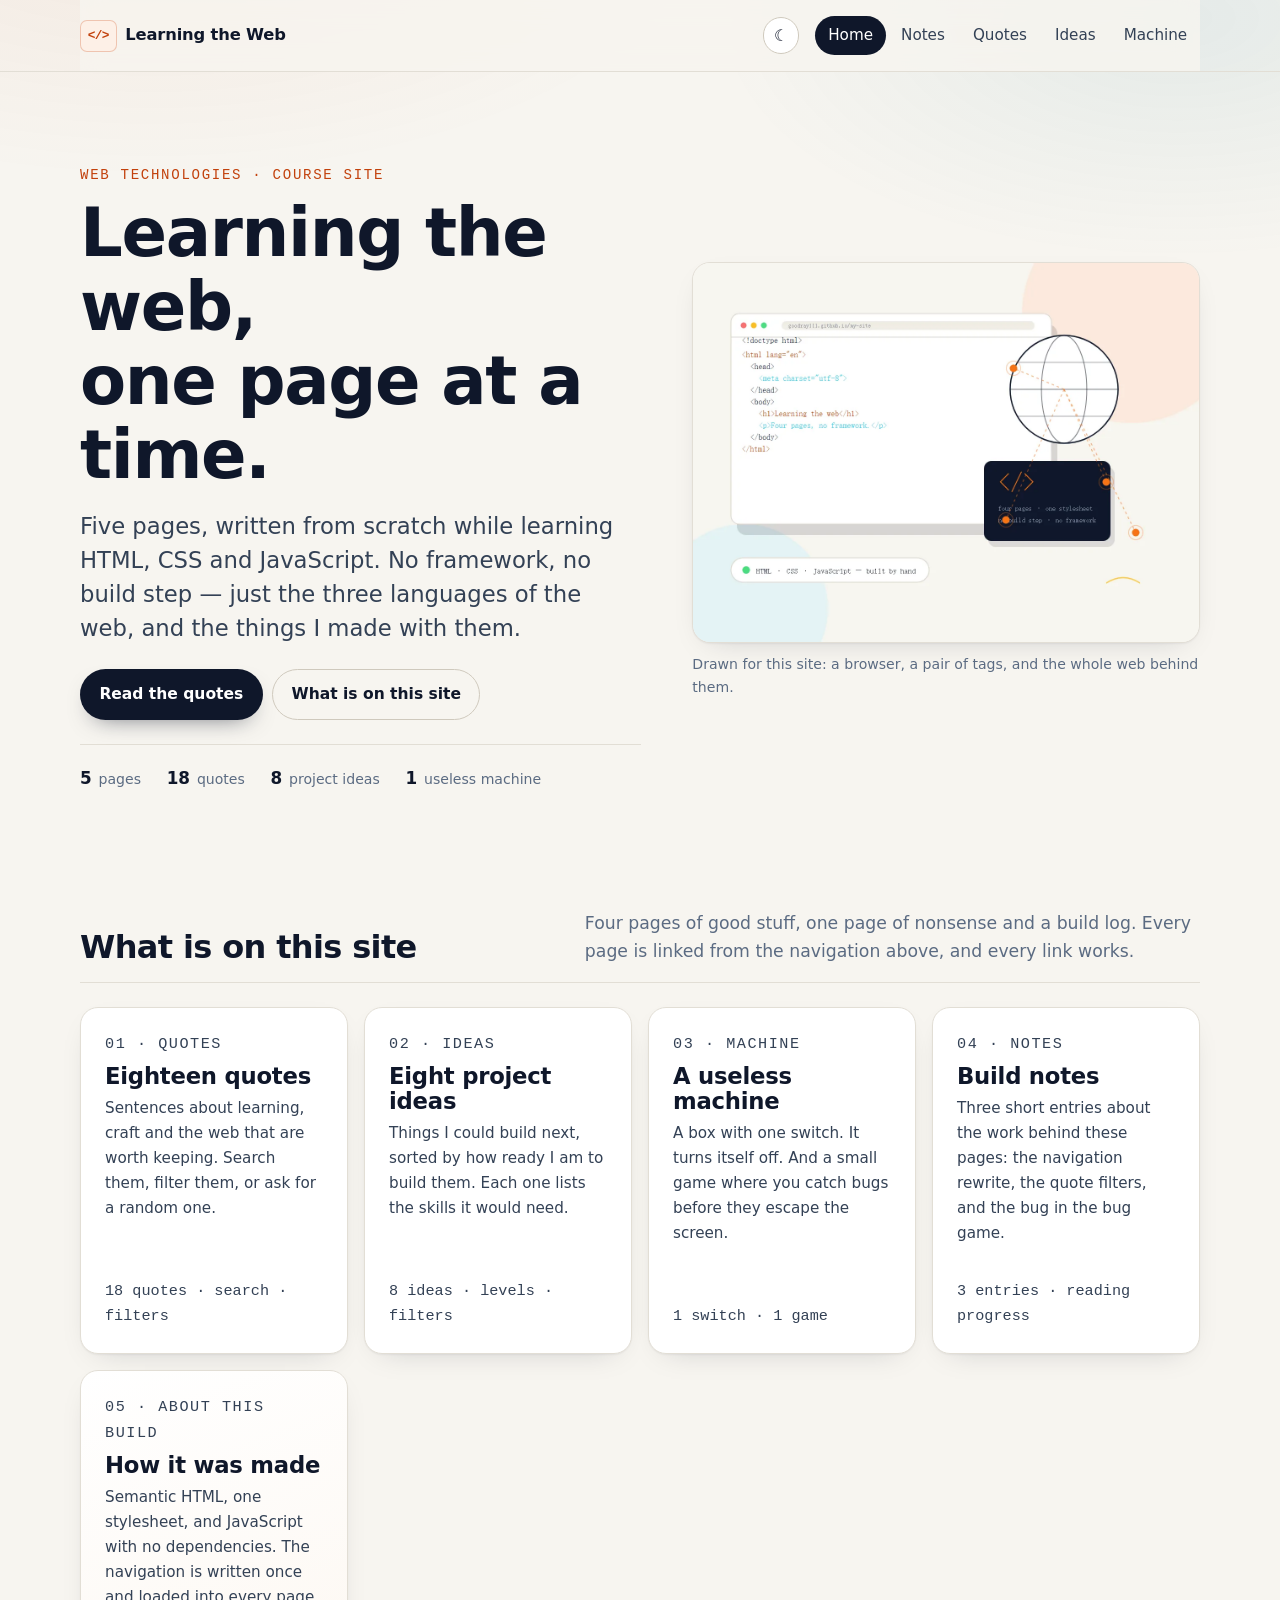
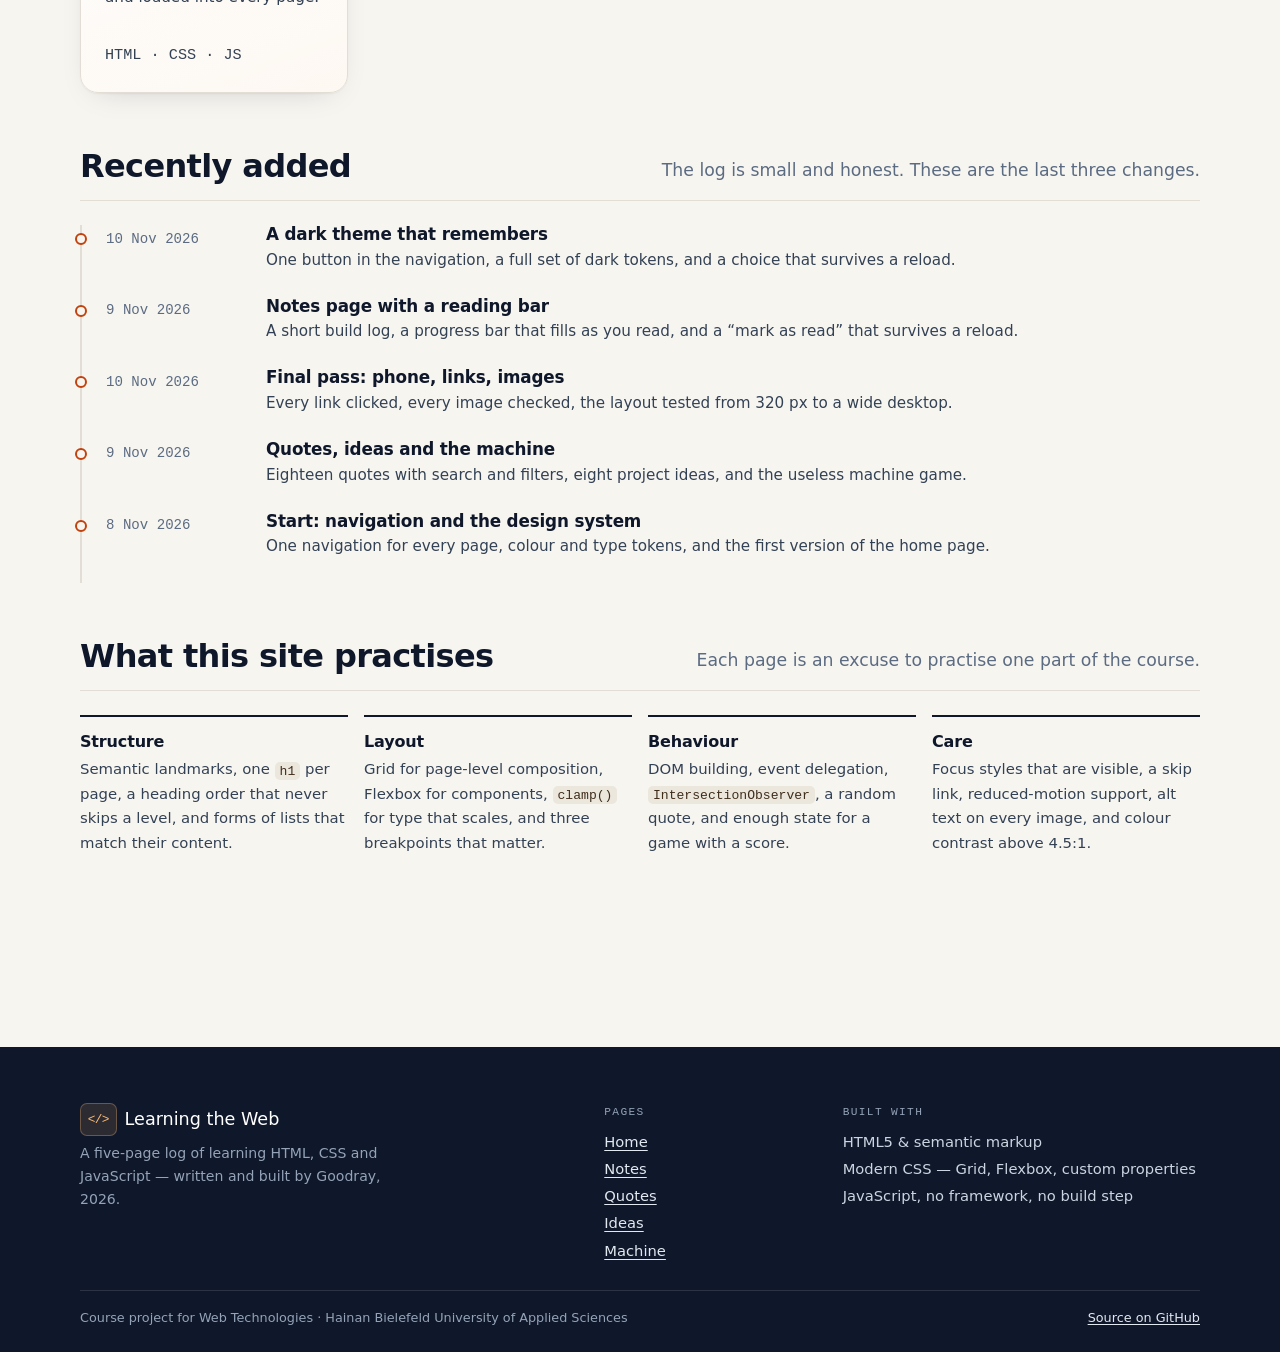
==== commit fab8fbe3: "Add a dark theme with a remembered choice and a light/dark toggle in the header" ====
--- a/index.html
+++ b/index.html
@@ -22,6 +22,7 @@
   <link rel="apple-touch-icon" href="images/icons/apple-touch-icon.png">
   <script>document.documentElement.classList.remove('no-js');document.documentElement.classList.add('js');</script>
   <link rel="preload" href="css/style.css" as="style">
+  <script>(function(){try{var t=localStorage.getItem("theme");if(t!=="dark"&&t!=="light"){t=window.matchMedia("(prefers-color-scheme: dark)").matches?"dark":"light";}document.documentElement.setAttribute("data-theme",t);document.documentElement.style.colorScheme=t;}catch(e){}})();</script>
   <link rel="stylesheet" href="css/style.css">
   <script defer src="js/nav.js"></script>
 </head>
@@ -114,6 +115,13 @@
       <p>The log is small and honest. These are the last three changes.</p>
     </div>
     <ol class="log">
+      <li>
+        <time datetime="2026-11-10">10 Nov 2026</time>
+        <div>
+          <h3>A dark theme that remembers</h3>
+          <p>One button in the navigation, a full set of dark tokens, and a choice that survives a reload.</p>
+        </div>
+      </li>
       <li>
         <time datetime="2026-11-09">9 Nov 2026</time>
         <div>
@@ -202,5 +210,6 @@
     </div>
   </footer>
   <script defer src="js/main.js"></script>
+  <script defer src="js/theme.js"></script>
 </body>
 </html>
--- a/css/style.css
+++ b/css/style.css
@@ -53,6 +53,87 @@
   --ease: cubic-bezier(.2, .7, .3, 1);
 }
 
+
+/* 1b. Dark theme ----------------------------------------------------------- */
+html[data-theme="dark"] {
+  --ink: #e7edf5;
+  --ink-soft: #c2cbd8;
+  --muted: #8d9aab;
+  --paper: #0d1117;
+  --card: #151c26;
+  --line: #27313f;
+  --line-strong: #3a4759;
+  --accent: #fb923c;
+  --accent-ink: #fdba74;
+  --accent-wash: #2a1a0e;
+  --sea: #67e8f9;
+  --sea-wash: #0b2b33;
+  --leaf: #86efac;
+  --leaf-wash: #10261a;
+  --gold: #fcd34d;
+  --gold-wash: #2a2210;
+  --shadow: 0 1px 2px rgba(0, 0, 0, .4), 0 10px 30px -18px rgba(0, 0, 0, .8);
+  --shadow-lift: 0 2px 4px rgba(0, 0, 0, .5), 0 24px 48px -24px rgba(0, 0, 0, .9);
+  color-scheme: dark;
+}
+html[data-theme="dark"] body::before {
+  background:
+    radial-gradient(60rem 30rem at 12% -12%, rgba(251, 146, 60, .10), transparent 60%),
+    radial-gradient(50rem 26rem at 92% 2%, rgba(103, 232, 249, .08), transparent 58%);
+}
+html[data-theme="dark"] .site-nav .nav-inner { background: rgba(13, 17, 23, .82); }
+html[data-theme="dark"] .nav-menu a:hover { background: #1c2532; }
+html[data-theme="dark"] .nav-menu a[aria-current="page"] { background: #e7edf5; color: #0d1117; }
+html[data-theme="dark"] .nav-toggle,
+html[data-theme="dark"] .chip,
+html[data-theme="dark"] .field input,
+html[data-theme="dark"] .field select,
+html[data-theme="dark"] .quote-fav,
+html[data-theme="dark"] .note-read,
+html[data-theme="dark"] .to-top,
+html[data-theme="dark"] .idea-more,
+html[data-theme="dark"] .idea-dialog-close button { background: #1b2431; color: var(--ink); }
+html[data-theme="dark"] .chip.is-active { background: #e7edf5; color: #0d1117; border-color: #e7edf5; }
+html[data-theme="dark"] .chip-count { background: rgba(231, 237, 245, .14); }
+html[data-theme="dark"] .tags li,
+html[data-theme="dark"] code,
+html[data-theme="dark"] kbd { background: #202a37; color: #ffd9b8; }
+html[data-theme="dark"] .card--about { background: linear-gradient(160deg, #171f2a, #1b1a16); }
+html[data-theme="dark"] .game-field {
+  background:
+    linear-gradient(rgba(231, 237, 245, .05) 1px, transparent 1px) 0 0 / 100% 2.4rem,
+    linear-gradient(90deg, rgba(231, 237, 245, .05) 1px, transparent 1px) 0 0 / 2.4rem 100%,
+    #10161f;
+  border-color: #2c3746;
+}
+html[data-theme="dark"] .quote { background: var(--card); }
+html[data-theme="dark"] .random-card { background: #0a0f16; }
+html[data-theme="dark"] .foot-legal,
+html[data-theme="dark"] .site-foot { background: #080c11; }
+html[data-theme="dark"] .idea-dialog { background: var(--card); }
+html[data-theme="dark"] .btn-primary { background: #e7edf5; color: #0d1117; }
+html[data-theme="dark"] .btn-primary:hover { background: #fff; color: #0d1117; }
+html[data-theme="dark"] .btn-ghost { color: var(--ink); border-color: var(--line-strong); }
+html[data-theme="dark"] .quote-fav[aria-pressed="true"] { background: #3f1622; }
+html[data-theme="dark"] .note-read[aria-pressed="true"] { background: #10261a; }
+html[data-theme="dark"] .brand-mark { background: rgba(251, 146, 60, .12); }
+
+.theme-toggle {
+  display: inline-flex;
+  align-items: center;
+  justify-content: center;
+  width: 2.3rem;
+  height: 2.3rem;
+  border-radius: 50%;
+  border: 1px solid var(--line-strong);
+  background: #fff;
+  color: var(--ink);
+  font-size: 1rem;
+  cursor: pointer;
+  margin-left: .3rem;
+}
+.theme-toggle:hover { border-color: var(--ink); }
+
 /* 2. Base ------------------------------------------------------------------ */
 *, *::before, *::after { box-sizing: border-box; }
 
@@ -574,6 +655,46 @@
 .note h3 { font-size: 1rem; margin-bottom: .35rem; }
 .note p { color: var(--ink-soft); font-size: .93rem; }
 
+
+.quote { position: relative; padding-right: 3.4rem; }
+.quote-fav {
+  position: absolute;
+  top: .9rem;
+  right: .9rem;
+  width: 2rem;
+  height: 2rem;
+  display: grid;
+  place-items: center;
+  background: #fff;
+  border: 1px solid var(--line);
+  border-radius: 50%;
+  color: #c3bbae;
+  font-size: 1rem;
+  line-height: 1;
+  cursor: pointer;
+  transition: color .15s, border-color .15s, transform .15s;
+}
+.quote-fav:hover { color: var(--accent); border-color: var(--accent); transform: scale(1.08); }
+.quote-fav[aria-pressed="true"] { color: #e11d48; border-color: rgba(225, 29, 72, .35); background: #fff1f2; }
+.quote.is-fav { border-color: rgba(225, 29, 72, .28); }
+.chip--fav { display: inline-flex; align-items: center; gap: .35rem; }
+.chip-heart { color: #e11d48; font-size: .9rem; }
+.chip-count {
+  font-family: var(--font-mono);
+  font-size: .72rem;
+  background: rgba(15, 23, 42, .08);
+  border-radius: 999px;
+  padding: .05rem .35rem;
+}
+.chip.is-active .chip-count { background: rgba(255, 255, 255, .22); color: #fff; }
+.visually-hidden {
+  position: absolute !important;
+  width: 1px; height: 1px;
+  margin: -1px; padding: 0; border: 0;
+  clip: rect(0 0 0 0); clip-path: inset(50%);
+  overflow: hidden; white-space: nowrap;
+}
+
 /* 7. Ideas ----------------------------------------------------------------- */
 .idea-grid {
   display: grid;
@@ -645,6 +766,72 @@
   font-size: .8rem;
 }
 .steps strong { color: var(--ink); }
+
+
+.idea-more {
+  align-self: flex-start;
+  margin-top: .2rem;
+  font: inherit;
+  font-size: .82rem;
+  font-weight: 600;
+  color: var(--accent-ink);
+  background: var(--accent-wash);
+  border: 1px solid rgba(194, 65, 12, .22);
+  border-radius: 999px;
+  padding: .38rem .8rem;
+  cursor: pointer;
+  transition: background .15s, border-color .15s;
+}
+.idea-more:hover { background: #fbe3d4; border-color: var(--accent); }
+.idea.is-chosen { border-color: rgba(21, 128, 61, .45); box-shadow: 0 0 0 1px rgba(21, 128, 61, .18) inset; }
+.idea.is-chosen::after {
+  content: "next up";
+  position: absolute;
+  top: -0.6rem;
+  left: 1rem;
+  font-family: var(--font-mono);
+  font-size: .66rem;
+  letter-spacing: .08em;
+  text-transform: uppercase;
+  color: #166534;
+  background: var(--leaf-wash);
+  border: 1px solid rgba(21, 128, 61, .3);
+  border-radius: 999px;
+  padding: .1rem .45rem;
+}
+.idea { position: relative; }
+
+.idea-dialog {
+  width: min(38rem, calc(100vw - 2rem));
+  border: 1px solid var(--line-strong);
+  border-radius: var(--radius);
+  padding: 0;
+  background: var(--card);
+  color: var(--ink);
+  box-shadow: var(--shadow-lift);
+}
+.idea-dialog::backdrop { background: rgba(15, 23, 42, .55); backdrop-filter: blur(3px); }
+.idea-dialog-body { padding: clamp(1.2rem, 3vw, 2rem); }
+.idea-dialog-body h2 { font-size: var(--step-2); margin-bottom: .6rem; }
+.idea-dialog-body h3 { font-size: 1rem; margin: 1.2rem 0 .4rem; }
+.idea-dialog-desc { color: var(--ink-soft); }
+.idea-dialog-steps { padding-left: 1.2rem; margin: 0 0 .8rem; }
+.idea-dialog-steps li { color: var(--ink-soft); margin: .35rem 0; }
+.idea-dialog-skills { font-size: var(--step--1); color: var(--muted); font-family: var(--font-mono); }
+.idea-dialog-actions { display: flex; flex-wrap: wrap; gap: .6rem; margin-top: 1.2rem; }
+.idea-dialog-state { margin: .8rem 0 0; font-size: var(--step--1); color: var(--leaf); min-height: 1.2em; }
+.idea-dialog-close { position: absolute; top: .7rem; right: .7rem; }
+.idea-dialog-close button {
+  width: 2.2rem; height: 2.2rem;
+  border-radius: 50%;
+  border: 1px solid var(--line);
+  background: #fff;
+  color: var(--ink-soft);
+  font-size: 1.2rem;
+  line-height: 1;
+  cursor: pointer;
+}
+.idea-dialog-close button:hover { border-color: var(--ink); color: var(--ink); }
 
 /* 8. Machine --------------------------------------------------------------- */
 .machine {
--- a/css/style.css
+++ b/css/style.css
@@ -53,6 +53,87 @@
   --ease: cubic-bezier(.2, .7, .3, 1);
 }
 
+
+/* 1b. Dark theme ----------------------------------------------------------- */
+html[data-theme="dark"] {
+  --ink: #e7edf5;
+  --ink-soft: #c2cbd8;
+  --muted: #8d9aab;
+  --paper: #0d1117;
+  --card: #151c26;
+  --line: #27313f;
+  --line-strong: #3a4759;
+  --accent: #fb923c;
+  --accent-ink: #fdba74;
+  --accent-wash: #2a1a0e;
+  --sea: #67e8f9;
+  --sea-wash: #0b2b33;
+  --leaf: #86efac;
+  --leaf-wash: #10261a;
+  --gold: #fcd34d;
+  --gold-wash: #2a2210;
+  --shadow: 0 1px 2px rgba(0, 0, 0, .4), 0 10px 30px -18px rgba(0, 0, 0, .8);
+  --shadow-lift: 0 2px 4px rgba(0, 0, 0, .5), 0 24px 48px -24px rgba(0, 0, 0, .9);
+  color-scheme: dark;
+}
+html[data-theme="dark"] body::before {
+  background:
+    radial-gradient(60rem 30rem at 12% -12%, rgba(251, 146, 60, .10), transparent 60%),
+    radial-gradient(50rem 26rem at 92% 2%, rgba(103, 232, 249, .08), transparent 58%);
+}
+html[data-theme="dark"] .site-nav .nav-inner { background: rgba(13, 17, 23, .82); }
+html[data-theme="dark"] .nav-menu a:hover { background: #1c2532; }
+html[data-theme="dark"] .nav-menu a[aria-current="page"] { background: #e7edf5; color: #0d1117; }
+html[data-theme="dark"] .nav-toggle,
+html[data-theme="dark"] .chip,
+html[data-theme="dark"] .field input,
+html[data-theme="dark"] .field select,
+html[data-theme="dark"] .quote-fav,
+html[data-theme="dark"] .note-read,
+html[data-theme="dark"] .to-top,
+html[data-theme="dark"] .idea-more,
+html[data-theme="dark"] .idea-dialog-close button { background: #1b2431; color: var(--ink); }
+html[data-theme="dark"] .chip.is-active { background: #e7edf5; color: #0d1117; border-color: #e7edf5; }
+html[data-theme="dark"] .chip-count { background: rgba(231, 237, 245, .14); }
+html[data-theme="dark"] .tags li,
+html[data-theme="dark"] code,
+html[data-theme="dark"] kbd { background: #202a37; color: #ffd9b8; }
+html[data-theme="dark"] .card--about { background: linear-gradient(160deg, #171f2a, #1b1a16); }
+html[data-theme="dark"] .game-field {
+  background:
+    linear-gradient(rgba(231, 237, 245, .05) 1px, transparent 1px) 0 0 / 100% 2.4rem,
+    linear-gradient(90deg, rgba(231, 237, 245, .05) 1px, transparent 1px) 0 0 / 2.4rem 100%,
+    #10161f;
+  border-color: #2c3746;
+}
+html[data-theme="dark"] .quote { background: var(--card); }
+html[data-theme="dark"] .random-card { background: #0a0f16; }
+html[data-theme="dark"] .foot-legal,
+html[data-theme="dark"] .site-foot { background: #080c11; }
+html[data-theme="dark"] .idea-dialog { background: var(--card); }
+html[data-theme="dark"] .btn-primary { background: #e7edf5; color: #0d1117; }
+html[data-theme="dark"] .btn-primary:hover { background: #fff; color: #0d1117; }
+html[data-theme="dark"] .btn-ghost { color: var(--ink); border-color: var(--line-strong); }
+html[data-theme="dark"] .quote-fav[aria-pressed="true"] { background: #3f1622; }
+html[data-theme="dark"] .note-read[aria-pressed="true"] { background: #10261a; }
+html[data-theme="dark"] .brand-mark { background: rgba(251, 146, 60, .12); }
+
+.theme-toggle {
+  display: inline-flex;
+  align-items: center;
+  justify-content: center;
+  width: 2.3rem;
+  height: 2.3rem;
+  border-radius: 50%;
+  border: 1px solid var(--line-strong);
+  background: #fff;
+  color: var(--ink);
+  font-size: 1rem;
+  cursor: pointer;
+  margin-left: .3rem;
+}
+.theme-toggle:hover { border-color: var(--ink); }
+
 /* 2. Base ------------------------------------------------------------------ */
 *, *::before, *::after { box-sizing: border-box; }
 
@@ -574,6 +655,46 @@
 .note h3 { font-size: 1rem; margin-bottom: .35rem; }
 .note p { color: var(--ink-soft); font-size: .93rem; }
 
+
+.quote { position: relative; padding-right: 3.4rem; }
+.quote-fav {
+  position: absolute;
+  top: .9rem;
+  right: .9rem;
+  width: 2rem;
+  height: 2rem;
+  display: grid;
+  place-items: center;
+  background: #fff;
+  border: 1px solid var(--line);
+  border-radius: 50%;
+  color: #c3bbae;
+  font-size: 1rem;
+  line-height: 1;
+  cursor: pointer;
+  transition: color .15s, border-color .15s, transform .15s;
+}
+.quote-fav:hover { color: var(--accent); border-color: var(--accent); transform: scale(1.08); }
+.quote-fav[aria-pressed="true"] { color: #e11d48; border-color: rgba(225, 29, 72, .35); background: #fff1f2; }
+.quote.is-fav { border-color: rgba(225, 29, 72, .28); }
+.chip--fav { display: inline-flex; align-items: center; gap: .35rem; }
+.chip-heart { color: #e11d48; font-size: .9rem; }
+.chip-count {
+  font-family: var(--font-mono);
+  font-size: .72rem;
+  background: rgba(15, 23, 42, .08);
+  border-radius: 999px;
+  padding: .05rem .35rem;
+}
+.chip.is-active .chip-count { background: rgba(255, 255, 255, .22); color: #fff; }
+.visually-hidden {
+  position: absolute !important;
+  width: 1px; height: 1px;
+  margin: -1px; padding: 0; border: 0;
+  clip: rect(0 0 0 0); clip-path: inset(50%);
+  overflow: hidden; white-space: nowrap;
+}
+
 /* 7. Ideas ----------------------------------------------------------------- */
 .idea-grid {
   display: grid;
@@ -645,6 +766,72 @@
   font-size: .8rem;
 }
 .steps strong { color: var(--ink); }
+
+
+.idea-more {
+  align-self: flex-start;
+  margin-top: .2rem;
+  font: inherit;
+  font-size: .82rem;
+  font-weight: 600;
+  color: var(--accent-ink);
+  background: var(--accent-wash);
+  border: 1px solid rgba(194, 65, 12, .22);
+  border-radius: 999px;
+  padding: .38rem .8rem;
+  cursor: pointer;
+  transition: background .15s, border-color .15s;
+}
+.idea-more:hover { background: #fbe3d4; border-color: var(--accent); }
+.idea.is-chosen { border-color: rgba(21, 128, 61, .45); box-shadow: 0 0 0 1px rgba(21, 128, 61, .18) inset; }
+.idea.is-chosen::after {
+  content: "next up";
+  position: absolute;
+  top: -0.6rem;
+  left: 1rem;
+  font-family: var(--font-mono);
+  font-size: .66rem;
+  letter-spacing: .08em;
+  text-transform: uppercase;
+  color: #166534;
+  background: var(--leaf-wash);
+  border: 1px solid rgba(21, 128, 61, .3);
+  border-radius: 999px;
+  padding: .1rem .45rem;
+}
+.idea { position: relative; }
+
+.idea-dialog {
+  width: min(38rem, calc(100vw - 2rem));
+  border: 1px solid var(--line-strong);
+  border-radius: var(--radius);
+  padding: 0;
+  background: var(--card);
+  color: var(--ink);
+  box-shadow: var(--shadow-lift);
+}
+.idea-dialog::backdrop { background: rgba(15, 23, 42, .55); backdrop-filter: blur(3px); }
+.idea-dialog-body { padding: clamp(1.2rem, 3vw, 2rem); }
+.idea-dialog-body h2 { font-size: var(--step-2); margin-bottom: .6rem; }
+.idea-dialog-body h3 { font-size: 1rem; margin: 1.2rem 0 .4rem; }
+.idea-dialog-desc { color: var(--ink-soft); }
+.idea-dialog-steps { padding-left: 1.2rem; margin: 0 0 .8rem; }
+.idea-dialog-steps li { color: var(--ink-soft); margin: .35rem 0; }
+.idea-dialog-skills { font-size: var(--step--1); color: var(--muted); font-family: var(--font-mono); }
+.idea-dialog-actions { display: flex; flex-wrap: wrap; gap: .6rem; margin-top: 1.2rem; }
+.idea-dialog-state { margin: .8rem 0 0; font-size: var(--step--1); color: var(--leaf); min-height: 1.2em; }
+.idea-dialog-close { position: absolute; top: .7rem; right: .7rem; }
+.idea-dialog-close button {
+  width: 2.2rem; height: 2.2rem;
+  border-radius: 50%;
+  border: 1px solid var(--line);
+  background: #fff;
+  color: var(--ink-soft);
+  font-size: 1.2rem;
+  line-height: 1;
+  cursor: pointer;
+}
+.idea-dialog-close button:hover { border-color: var(--ink); color: var(--ink); }
 
 /* 8. Machine --------------------------------------------------------------- */
 .machine {
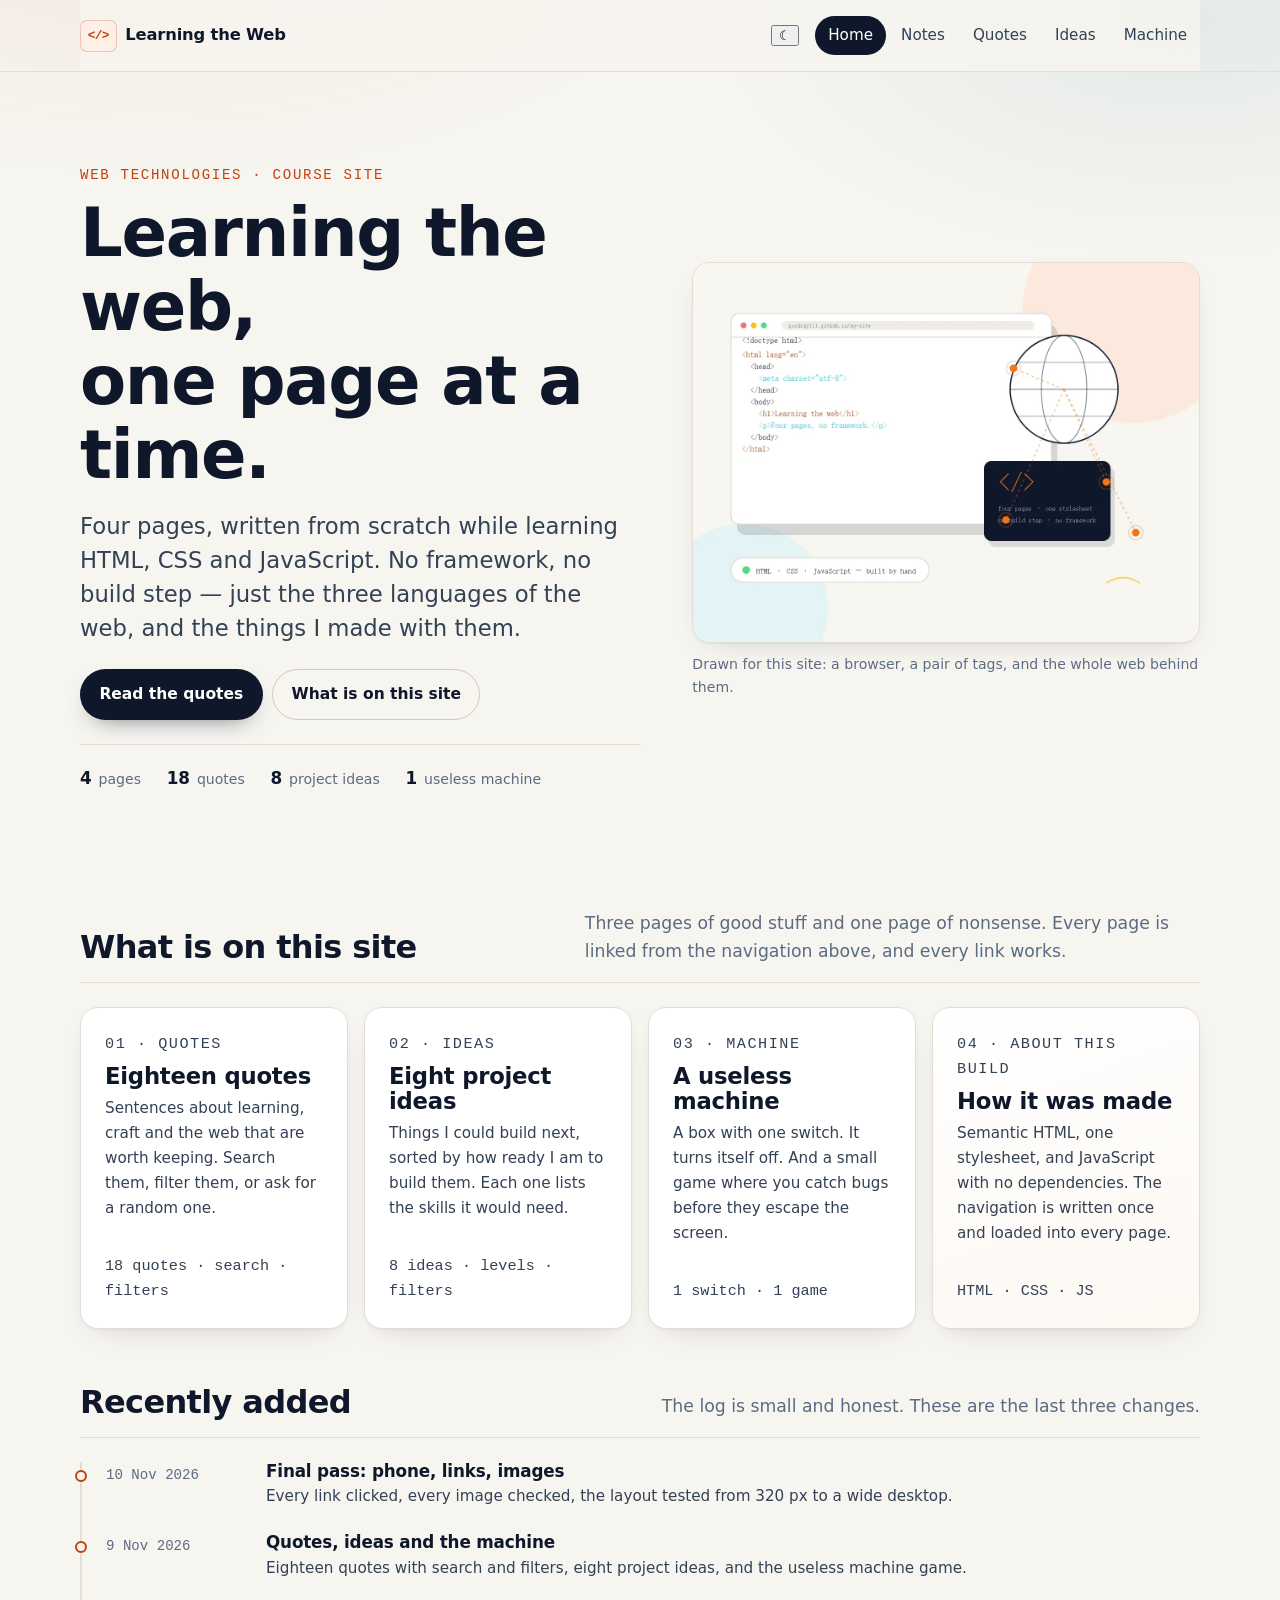
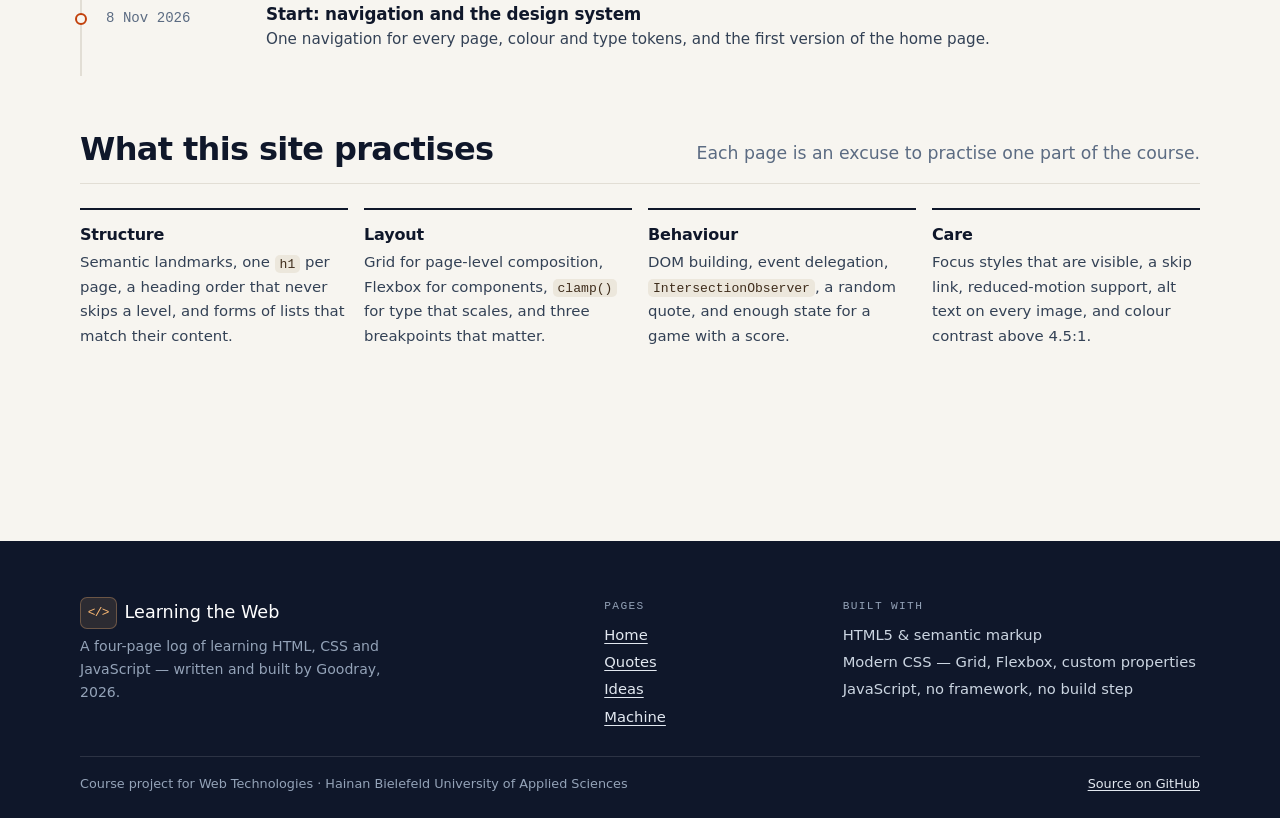
==== commit 13f5a98d: "Add the small behaviours: reveal on scroll, back to top, current page highlight" ====
--- a/index.html
+++ b/index.html
@@ -4,16 +4,16 @@
   <meta charset="utf-8">
   <meta name="viewport" content="width=device-width, initial-scale=1">
   <title>Learning the Web — a student log of HTML, CSS and JavaScript</title>
-  <meta name="description" content="A five-page site about learning web development: 18 quotes worth keeping, eight project ideas, a small useless machine and a build log.">
+  <meta name="description" content="A four-page site about learning web development: what I built, 18 quotes worth keeping, eight project ideas, and a small useless machine.">
   <meta name="author" content="Goodray">
   <meta name="theme-color" content="#0f172a">
 
   <meta property="og:type" content="website">
   <meta property="og:site_name" content="Learning the Web">
   <meta property="og:title" content="Learning the Web — a student log of HTML, CSS and JavaScript">
-  <meta property="og:description" content="A five-page site about learning web development: 18 quotes worth keeping, eight project ideas, a small useless machine and a build log.">
-  <meta property="og:url" content="https://goodray111.github.io/Agnb666/index.html">
-  <meta property="og:image" content="https://goodray111.github.io/Agnb666/images/cover.png">
+  <meta property="og:description" content="A four-page site about learning web development: what I built, 18 quotes worth keeping, eight project ideas, and a small useless machine.">
+  <meta property="og:url" content="https://goodray111.github.io/my-site/index.html">
+  <meta property="og:image" content="https://goodray111.github.io/my-site/images/cover.png">
   <meta property="og:image:width" content="1200">
   <meta property="og:image:height" content="630">
   <meta name="twitter:card" content="summary_large_image">
@@ -22,7 +22,6 @@
   <link rel="apple-touch-icon" href="images/icons/apple-touch-icon.png">
   <script>document.documentElement.classList.remove('no-js');document.documentElement.classList.add('js');</script>
   <link rel="preload" href="css/style.css" as="style">
-  <script>(function(){try{var t=localStorage.getItem("theme");if(t!=="dark"&&t!=="light"){t=window.matchMedia("(prefers-color-scheme: dark)").matches?"dark":"light";}document.documentElement.setAttribute("data-theme",t);document.documentElement.style.colorScheme=t;}catch(e){}})();</script>
   <link rel="stylesheet" href="css/style.css">
   <script defer src="js/nav.js"></script>
 </head>
@@ -36,7 +35,6 @@
         <a class="brand" href="index.html"><span class="brand-mark">&lt;/&gt;</span> Learning the Web</a>
         <ul class="nav-menu is-open">
           <li><a href="index.html">Home</a></li>
-          <li><a href="notes.html">Notes</a></li>
           <li><a href="quotes.html">Quotes</a></li>
           <li><a href="project.html">Ideas</a></li>
           <li><a href="machine.html">Machine</a></li>
@@ -51,14 +49,14 @@
     <div class="hero-copy">
       <p class="eyebrow">Web Technologies · course site</p>
       <h1 id="hero-title">Learning the web,<br>one page at a time.</h1>
-      <p class="lede">Five pages, written from scratch while learning HTML, CSS and JavaScript.
+      <p class="lede">Four pages, written from scratch while learning HTML, CSS and JavaScript.
         No framework, no build step — just the three languages of the web, and the things I made with them.</p>
       <div class="hero-actions">
         <a class="btn btn-primary" href="quotes.html">Read the quotes</a>
         <a class="btn btn-ghost" href="#overview">What is on this site</a>
       </div>
       <ul class="hero-facts">
-        <li><strong>5</strong> pages</li>
+        <li><strong>4</strong> pages</li>
         <li><strong>18</strong> quotes</li>
         <li><strong>8</strong> project ideas</li>
         <li><strong>1</strong> useless machine</li>
@@ -73,7 +71,7 @@
   <section id="overview" class="section" aria-labelledby="overview-title">
     <div class="section-head">
       <h2 id="overview-title">What is on this site</h2>
-      <p>Four pages of good stuff, one page of nonsense and a build log. Every page is linked from the navigation above, and every link works.</p>
+      <p>Three pages of good stuff and one page of nonsense. Every page is linked from the navigation above, and every link works.</p>
     </div>
     <div class="cards">
       <article class="card card--page">
@@ -94,14 +92,8 @@
         <p>A box with one switch. It turns itself off. And a small game where you catch bugs before they escape the screen.</p>
         <p class="card-meta">1 switch · 1 game</p>
       </article>
-      <article class="card card--page">
-        <p class="card-kicker">04 · Notes</p>
-        <h3><a href="notes.html">Build notes</a></h3>
-        <p>Three short entries about the work behind these pages: the navigation rewrite, the quote filters, and the bug in the bug game.</p>
-        <p class="card-meta">3 entries · reading progress</p>
-      </article>
       <article class="card card--page card--about">
-        <p class="card-kicker">05 · About this build</p>
+        <p class="card-kicker">04 · About this build</p>
         <h3>How it was made</h3>
         <p>Semantic HTML, one stylesheet, and JavaScript with no dependencies. The navigation is written once and loaded into every page.</p>
         <p class="card-meta">HTML · CSS · JS</p>
@@ -115,20 +107,6 @@
       <p>The log is small and honest. These are the last three changes.</p>
     </div>
     <ol class="log">
-      <li>
-        <time datetime="2026-11-10">10 Nov 2026</time>
-        <div>
-          <h3>A dark theme that remembers</h3>
-          <p>One button in the navigation, a full set of dark tokens, and a choice that survives a reload.</p>
-        </div>
-      </li>
-      <li>
-        <time datetime="2026-11-09">9 Nov 2026</time>
-        <div>
-          <h3>Notes page with a reading bar</h3>
-          <p>A short build log, a progress bar that fills as you read, and a “mark as read” that survives a reload.</p>
-        </div>
-      </li>
       <li>
         <time datetime="2026-11-10">10 Nov 2026</time>
         <div>
@@ -183,13 +161,12 @@
     <div class="wrap foot-grid">
       <div>
         <p class="foot-brand"><span class="brand-mark" aria-hidden="true">&lt;/&gt;</span> Learning the Web</p>
-        <p class="fine">A five-page log of learning HTML, CSS and JavaScript — written and built by Goodray, 2026.</p>
+        <p class="fine">A four-page log of learning HTML, CSS and JavaScript — written and built by Goodray, 2026.</p>
       </div>
       <nav aria-label="Footer">
         <p class="foot-head">Pages</p>
         <ul class="foot-links">
           <li><a href="index.html">Home</a></li>
-          <li><a href="notes.html">Notes</a></li>
           <li><a href="quotes.html">Quotes</a></li>
           <li><a href="project.html">Ideas</a></li>
           <li><a href="machine.html">Machine</a></li>
@@ -206,10 +183,9 @@
     </div>
     <div class="wrap foot-legal">
       <p>Course project for Web Technologies · Hainan Bielefeld University of Applied Sciences</p>
-      <p><a href="https://github.com/Goodray111/AgnB666">Source on GitHub</a></p>
+      <p><a href="https://github.com/Goodray111/my-site">Source on GitHub</a></p>
     </div>
   </footer>
   <script defer src="js/main.js"></script>
-  <script defer src="js/theme.js"></script>
 </body>
 </html>
--- a/css/style.css
+++ b/css/style.css
@@ -1,12 +1,3 @@
-/* ==========================================================================
-   Learning the Web — one stylesheet for four pages
-   1. Tokens        5. Home
-   2. Base          6. Quotes
-   3. Navigation    7. Ideas
-   4. Layout        8. Machine
-                    9. Footer, motion, print
-   ========================================================================== */
-
 /* 1. Tokens ---------------------------------------------------------------- */
 :root {
   --ink: #0f172a;
@@ -53,87 +44,6 @@
   --ease: cubic-bezier(.2, .7, .3, 1);
 }
 
-
-/* 1b. Dark theme ----------------------------------------------------------- */
-html[data-theme="dark"] {
-  --ink: #e7edf5;
-  --ink-soft: #c2cbd8;
-  --muted: #8d9aab;
-  --paper: #0d1117;
-  --card: #151c26;
-  --line: #27313f;
-  --line-strong: #3a4759;
-  --accent: #fb923c;
-  --accent-ink: #fdba74;
-  --accent-wash: #2a1a0e;
-  --sea: #67e8f9;
-  --sea-wash: #0b2b33;
-  --leaf: #86efac;
-  --leaf-wash: #10261a;
-  --gold: #fcd34d;
-  --gold-wash: #2a2210;
-  --shadow: 0 1px 2px rgba(0, 0, 0, .4), 0 10px 30px -18px rgba(0, 0, 0, .8);
-  --shadow-lift: 0 2px 4px rgba(0, 0, 0, .5), 0 24px 48px -24px rgba(0, 0, 0, .9);
-  color-scheme: dark;
-}
-html[data-theme="dark"] body::before {
-  background:
-    radial-gradient(60rem 30rem at 12% -12%, rgba(251, 146, 60, .10), transparent 60%),
-    radial-gradient(50rem 26rem at 92% 2%, rgba(103, 232, 249, .08), transparent 58%);
-}
-html[data-theme="dark"] .site-nav .nav-inner { background: rgba(13, 17, 23, .82); }
-html[data-theme="dark"] .nav-menu a:hover { background: #1c2532; }
-html[data-theme="dark"] .nav-menu a[aria-current="page"] { background: #e7edf5; color: #0d1117; }
-html[data-theme="dark"] .nav-toggle,
-html[data-theme="dark"] .chip,
-html[data-theme="dark"] .field input,
-html[data-theme="dark"] .field select,
-html[data-theme="dark"] .quote-fav,
-html[data-theme="dark"] .note-read,
-html[data-theme="dark"] .to-top,
-html[data-theme="dark"] .idea-more,
-html[data-theme="dark"] .idea-dialog-close button { background: #1b2431; color: var(--ink); }
-html[data-theme="dark"] .chip.is-active { background: #e7edf5; color: #0d1117; border-color: #e7edf5; }
-html[data-theme="dark"] .chip-count { background: rgba(231, 237, 245, .14); }
-html[data-theme="dark"] .tags li,
-html[data-theme="dark"] code,
-html[data-theme="dark"] kbd { background: #202a37; color: #ffd9b8; }
-html[data-theme="dark"] .card--about { background: linear-gradient(160deg, #171f2a, #1b1a16); }
-html[data-theme="dark"] .game-field {
-  background:
-    linear-gradient(rgba(231, 237, 245, .05) 1px, transparent 1px) 0 0 / 100% 2.4rem,
-    linear-gradient(90deg, rgba(231, 237, 245, .05) 1px, transparent 1px) 0 0 / 2.4rem 100%,
-    #10161f;
-  border-color: #2c3746;
-}
-html[data-theme="dark"] .quote { background: var(--card); }
-html[data-theme="dark"] .random-card { background: #0a0f16; }
-html[data-theme="dark"] .foot-legal,
-html[data-theme="dark"] .site-foot { background: #080c11; }
-html[data-theme="dark"] .idea-dialog { background: var(--card); }
-html[data-theme="dark"] .btn-primary { background: #e7edf5; color: #0d1117; }
-html[data-theme="dark"] .btn-primary:hover { background: #fff; color: #0d1117; }
-html[data-theme="dark"] .btn-ghost { color: var(--ink); border-color: var(--line-strong); }
-html[data-theme="dark"] .quote-fav[aria-pressed="true"] { background: #3f1622; }
-html[data-theme="dark"] .note-read[aria-pressed="true"] { background: #10261a; }
-html[data-theme="dark"] .brand-mark { background: rgba(251, 146, 60, .12); }
-
-.theme-toggle {
-  display: inline-flex;
-  align-items: center;
-  justify-content: center;
-  width: 2.3rem;
-  height: 2.3rem;
-  border-radius: 50%;
-  border: 1px solid var(--line-strong);
-  background: #fff;
-  color: var(--ink);
-  font-size: 1rem;
-  cursor: pointer;
-  margin-left: .3rem;
-}
-.theme-toggle:hover { border-color: var(--ink); }
-
 /* 2. Base ------------------------------------------------------------------ */
 *, *::before, *::after { box-sizing: border-box; }
 
@@ -655,46 +565,6 @@
 .note h3 { font-size: 1rem; margin-bottom: .35rem; }
 .note p { color: var(--ink-soft); font-size: .93rem; }
 
-
-.quote { position: relative; padding-right: 3.4rem; }
-.quote-fav {
-  position: absolute;
-  top: .9rem;
-  right: .9rem;
-  width: 2rem;
-  height: 2rem;
-  display: grid;
-  place-items: center;
-  background: #fff;
-  border: 1px solid var(--line);
-  border-radius: 50%;
-  color: #c3bbae;
-  font-size: 1rem;
-  line-height: 1;
-  cursor: pointer;
-  transition: color .15s, border-color .15s, transform .15s;
-}
-.quote-fav:hover { color: var(--accent); border-color: var(--accent); transform: scale(1.08); }
-.quote-fav[aria-pressed="true"] { color: #e11d48; border-color: rgba(225, 29, 72, .35); background: #fff1f2; }
-.quote.is-fav { border-color: rgba(225, 29, 72, .28); }
-.chip--fav { display: inline-flex; align-items: center; gap: .35rem; }
-.chip-heart { color: #e11d48; font-size: .9rem; }
-.chip-count {
-  font-family: var(--font-mono);
-  font-size: .72rem;
-  background: rgba(15, 23, 42, .08);
-  border-radius: 999px;
-  padding: .05rem .35rem;
-}
-.chip.is-active .chip-count { background: rgba(255, 255, 255, .22); color: #fff; }
-.visually-hidden {
-  position: absolute !important;
-  width: 1px; height: 1px;
-  margin: -1px; padding: 0; border: 0;
-  clip: rect(0 0 0 0); clip-path: inset(50%);
-  overflow: hidden; white-space: nowrap;
-}
-
 /* 7. Ideas ----------------------------------------------------------------- */
 .idea-grid {
   display: grid;
@@ -766,72 +636,6 @@
   font-size: .8rem;
 }
 .steps strong { color: var(--ink); }
-
-
-.idea-more {
-  align-self: flex-start;
-  margin-top: .2rem;
-  font: inherit;
-  font-size: .82rem;
-  font-weight: 600;
-  color: var(--accent-ink);
-  background: var(--accent-wash);
-  border: 1px solid rgba(194, 65, 12, .22);
-  border-radius: 999px;
-  padding: .38rem .8rem;
-  cursor: pointer;
-  transition: background .15s, border-color .15s;
-}
-.idea-more:hover { background: #fbe3d4; border-color: var(--accent); }
-.idea.is-chosen { border-color: rgba(21, 128, 61, .45); box-shadow: 0 0 0 1px rgba(21, 128, 61, .18) inset; }
-.idea.is-chosen::after {
-  content: "next up";
-  position: absolute;
-  top: -0.6rem;
-  left: 1rem;
-  font-family: var(--font-mono);
-  font-size: .66rem;
-  letter-spacing: .08em;
-  text-transform: uppercase;
-  color: #166534;
-  background: var(--leaf-wash);
-  border: 1px solid rgba(21, 128, 61, .3);
-  border-radius: 999px;
-  padding: .1rem .45rem;
-}
-.idea { position: relative; }
-
-.idea-dialog {
-  width: min(38rem, calc(100vw - 2rem));
-  border: 1px solid var(--line-strong);
-  border-radius: var(--radius);
-  padding: 0;
-  background: var(--card);
-  color: var(--ink);
-  box-shadow: var(--shadow-lift);
-}
-.idea-dialog::backdrop { background: rgba(15, 23, 42, .55); backdrop-filter: blur(3px); }
-.idea-dialog-body { padding: clamp(1.2rem, 3vw, 2rem); }
-.idea-dialog-body h2 { font-size: var(--step-2); margin-bottom: .6rem; }
-.idea-dialog-body h3 { font-size: 1rem; margin: 1.2rem 0 .4rem; }
-.idea-dialog-desc { color: var(--ink-soft); }
-.idea-dialog-steps { padding-left: 1.2rem; margin: 0 0 .8rem; }
-.idea-dialog-steps li { color: var(--ink-soft); margin: .35rem 0; }
-.idea-dialog-skills { font-size: var(--step--1); color: var(--muted); font-family: var(--font-mono); }
-.idea-dialog-actions { display: flex; flex-wrap: wrap; gap: .6rem; margin-top: 1.2rem; }
-.idea-dialog-state { margin: .8rem 0 0; font-size: var(--step--1); color: var(--leaf); min-height: 1.2em; }
-.idea-dialog-close { position: absolute; top: .7rem; right: .7rem; }
-.idea-dialog-close button {
-  width: 2.2rem; height: 2.2rem;
-  border-radius: 50%;
-  border: 1px solid var(--line);
-  background: #fff;
-  color: var(--ink-soft);
-  font-size: 1.2rem;
-  line-height: 1;
-  cursor: pointer;
-}
-.idea-dialog-close button:hover { border-color: var(--ink); color: var(--ink); }
 
 /* 8. Machine --------------------------------------------------------------- */
 .machine {
@@ -1063,8 +867,8 @@
 
 .to-top {
   position: fixed;
-  right: 1.6rem;
-  bottom: 1.6rem;
+  right: 1.1rem;
+  bottom: 1.1rem;
   z-index: 60;
   font: inherit;
   font-size: .82rem;
@@ -1078,72 +882,6 @@
   box-shadow: var(--shadow);
 }
 .to-top:hover { border-color: var(--ink); }
-
-
-/* 8c. Notes ---------------------------------------------------------------- */
-.read-progress {
-  position: fixed;
-  left: 0;
-  right: 0;
-  top: 0;
-  height: 3px;
-  z-index: 70;
-  background: transparent;
-  pointer-events: none;
-}
-.read-progress span {
-  display: block;
-  height: 100%;
-  background: linear-gradient(90deg, var(--accent), var(--gold));
-  transform: scaleX(0);
-  transform-origin: 0 50%;
-  transition: transform .08s linear;
-}
-
-.notes { display: grid; gap: var(--space-5); max-width: 74ch; }
-.note-entry {
-  background: var(--card);
-  border: 1px solid var(--line);
-  border-radius: var(--radius);
-  padding: clamp(1.1rem, 3vw, 1.8rem);
-  box-shadow: var(--shadow);
-}
-.note-entry.is-read { border-color: rgba(21, 128, 61, .35); }
-.note-head { position: relative; padding-right: 7.5rem; }
-.note-head h2 { font-size: var(--step-2); margin-bottom: .5rem; }
-.note-date {
-  font-family: var(--font-mono);
-  font-size: var(--step--1);
-  letter-spacing: .05em;
-  color: var(--muted);
-  margin-bottom: .3rem;
-}
-.note-tags { display: flex; flex-wrap: wrap; gap: .3rem; margin: 0 0 var(--space-3); }
-.note-read {
-  position: absolute;
-  right: 0;
-  top: 1.7rem;
-  font: inherit;
-  font-size: .8rem;
-  font-weight: 600;
-  color: var(--ink-soft);
-  background: #fff;
-  border: 1px solid var(--line-strong);
-  border-radius: 999px;
-  padding: .35rem .75rem;
-  cursor: pointer;
-}
-.note-read:hover { border-color: var(--ink); color: var(--ink); }
-.note-read[aria-pressed="true"] { background: var(--leaf-wash); border-color: rgba(21, 128, 61, .35); color: #166534; }
-.note-entry p, .note-entry li { color: var(--ink-soft); }
-.note-entry ol { padding-left: 1.2rem; }
-.note-meta { margin-top: var(--space-3); padding-top: var(--space-2); border-top: 1px solid var(--line); font-size: var(--step--1); color: var(--muted); }
-.read-min { font-weight: 600; color: var(--ink-soft); }
-
-@media (max-width: 46rem) {
-  .note-head { padding-right: 0; }
-  .note-read { position: static; margin-bottom: var(--space-3); }
-}
 
 /* 9. Footer, motion, print ------------------------------------------------ */
 .site-foot {
@@ -1185,10 +923,6 @@
   .foot-grid { grid-template-columns: 1fr; }
 }
 
-@media (max-width: 30rem) {
-  .to-top { right: 1rem; bottom: 1rem; }
-}
-
 @media (prefers-reduced-motion: reduce) {
   *, *::before, *::after {
     animation-duration: .001ms !important;
--- a/css/style.css
+++ b/css/style.css
@@ -1,12 +1,3 @@
-/* ==========================================================================
-   Learning the Web — one stylesheet for four pages
-   1. Tokens        5. Home
-   2. Base          6. Quotes
-   3. Navigation    7. Ideas
-   4. Layout        8. Machine
-                    9. Footer, motion, print
-   ========================================================================== */
-
 /* 1. Tokens ---------------------------------------------------------------- */
 :root {
   --ink: #0f172a;
@@ -53,87 +44,6 @@
   --ease: cubic-bezier(.2, .7, .3, 1);
 }
 
-
-/* 1b. Dark theme ----------------------------------------------------------- */
-html[data-theme="dark"] {
-  --ink: #e7edf5;
-  --ink-soft: #c2cbd8;
-  --muted: #8d9aab;
-  --paper: #0d1117;
-  --card: #151c26;
-  --line: #27313f;
-  --line-strong: #3a4759;
-  --accent: #fb923c;
-  --accent-ink: #fdba74;
-  --accent-wash: #2a1a0e;
-  --sea: #67e8f9;
-  --sea-wash: #0b2b33;
-  --leaf: #86efac;
-  --leaf-wash: #10261a;
-  --gold: #fcd34d;
-  --gold-wash: #2a2210;
-  --shadow: 0 1px 2px rgba(0, 0, 0, .4), 0 10px 30px -18px rgba(0, 0, 0, .8);
-  --shadow-lift: 0 2px 4px rgba(0, 0, 0, .5), 0 24px 48px -24px rgba(0, 0, 0, .9);
-  color-scheme: dark;
-}
-html[data-theme="dark"] body::before {
-  background:
-    radial-gradient(60rem 30rem at 12% -12%, rgba(251, 146, 60, .10), transparent 60%),
-    radial-gradient(50rem 26rem at 92% 2%, rgba(103, 232, 249, .08), transparent 58%);
-}
-html[data-theme="dark"] .site-nav .nav-inner { background: rgba(13, 17, 23, .82); }
-html[data-theme="dark"] .nav-menu a:hover { background: #1c2532; }
-html[data-theme="dark"] .nav-menu a[aria-current="page"] { background: #e7edf5; color: #0d1117; }
-html[data-theme="dark"] .nav-toggle,
-html[data-theme="dark"] .chip,
-html[data-theme="dark"] .field input,
-html[data-theme="dark"] .field select,
-html[data-theme="dark"] .quote-fav,
-html[data-theme="dark"] .note-read,
-html[data-theme="dark"] .to-top,
-html[data-theme="dark"] .idea-more,
-html[data-theme="dark"] .idea-dialog-close button { background: #1b2431; color: var(--ink); }
-html[data-theme="dark"] .chip.is-active { background: #e7edf5; color: #0d1117; border-color: #e7edf5; }
-html[data-theme="dark"] .chip-count { background: rgba(231, 237, 245, .14); }
-html[data-theme="dark"] .tags li,
-html[data-theme="dark"] code,
-html[data-theme="dark"] kbd { background: #202a37; color: #ffd9b8; }
-html[data-theme="dark"] .card--about { background: linear-gradient(160deg, #171f2a, #1b1a16); }
-html[data-theme="dark"] .game-field {
-  background:
-    linear-gradient(rgba(231, 237, 245, .05) 1px, transparent 1px) 0 0 / 100% 2.4rem,
-    linear-gradient(90deg, rgba(231, 237, 245, .05) 1px, transparent 1px) 0 0 / 2.4rem 100%,
-    #10161f;
-  border-color: #2c3746;
-}
-html[data-theme="dark"] .quote { background: var(--card); }
-html[data-theme="dark"] .random-card { background: #0a0f16; }
-html[data-theme="dark"] .foot-legal,
-html[data-theme="dark"] .site-foot { background: #080c11; }
-html[data-theme="dark"] .idea-dialog { background: var(--card); }
-html[data-theme="dark"] .btn-primary { background: #e7edf5; color: #0d1117; }
-html[data-theme="dark"] .btn-primary:hover { background: #fff; color: #0d1117; }
-html[data-theme="dark"] .btn-ghost { color: var(--ink); border-color: var(--line-strong); }
-html[data-theme="dark"] .quote-fav[aria-pressed="true"] { background: #3f1622; }
-html[data-theme="dark"] .note-read[aria-pressed="true"] { background: #10261a; }
-html[data-theme="dark"] .brand-mark { background: rgba(251, 146, 60, .12); }
-
-.theme-toggle {
-  display: inline-flex;
-  align-items: center;
-  justify-content: center;
-  width: 2.3rem;
-  height: 2.3rem;
-  border-radius: 50%;
-  border: 1px solid var(--line-strong);
-  background: #fff;
-  color: var(--ink);
-  font-size: 1rem;
-  cursor: pointer;
-  margin-left: .3rem;
-}
-.theme-toggle:hover { border-color: var(--ink); }
-
 /* 2. Base ------------------------------------------------------------------ */
 *, *::before, *::after { box-sizing: border-box; }
 
@@ -655,46 +565,6 @@
 .note h3 { font-size: 1rem; margin-bottom: .35rem; }
 .note p { color: var(--ink-soft); font-size: .93rem; }
 
-
-.quote { position: relative; padding-right: 3.4rem; }
-.quote-fav {
-  position: absolute;
-  top: .9rem;
-  right: .9rem;
-  width: 2rem;
-  height: 2rem;
-  display: grid;
-  place-items: center;
-  background: #fff;
-  border: 1px solid var(--line);
-  border-radius: 50%;
-  color: #c3bbae;
-  font-size: 1rem;
-  line-height: 1;
-  cursor: pointer;
-  transition: color .15s, border-color .15s, transform .15s;
-}
-.quote-fav:hover { color: var(--accent); border-color: var(--accent); transform: scale(1.08); }
-.quote-fav[aria-pressed="true"] { color: #e11d48; border-color: rgba(225, 29, 72, .35); background: #fff1f2; }
-.quote.is-fav { border-color: rgba(225, 29, 72, .28); }
-.chip--fav { display: inline-flex; align-items: center; gap: .35rem; }
-.chip-heart { color: #e11d48; font-size: .9rem; }
-.chip-count {
-  font-family: var(--font-mono);
-  font-size: .72rem;
-  background: rgba(15, 23, 42, .08);
-  border-radius: 999px;
-  padding: .05rem .35rem;
-}
-.chip.is-active .chip-count { background: rgba(255, 255, 255, .22); color: #fff; }
-.visually-hidden {
-  position: absolute !important;
-  width: 1px; height: 1px;
-  margin: -1px; padding: 0; border: 0;
-  clip: rect(0 0 0 0); clip-path: inset(50%);
-  overflow: hidden; white-space: nowrap;
-}
-
 /* 7. Ideas ----------------------------------------------------------------- */
 .idea-grid {
   display: grid;
@@ -766,72 +636,6 @@
   font-size: .8rem;
 }
 .steps strong { color: var(--ink); }
-
-
-.idea-more {
-  align-self: flex-start;
-  margin-top: .2rem;
-  font: inherit;
-  font-size: .82rem;
-  font-weight: 600;
-  color: var(--accent-ink);
-  background: var(--accent-wash);
-  border: 1px solid rgba(194, 65, 12, .22);
-  border-radius: 999px;
-  padding: .38rem .8rem;
-  cursor: pointer;
-  transition: background .15s, border-color .15s;
-}
-.idea-more:hover { background: #fbe3d4; border-color: var(--accent); }
-.idea.is-chosen { border-color: rgba(21, 128, 61, .45); box-shadow: 0 0 0 1px rgba(21, 128, 61, .18) inset; }
-.idea.is-chosen::after {
-  content: "next up";
-  position: absolute;
-  top: -0.6rem;
-  left: 1rem;
-  font-family: var(--font-mono);
-  font-size: .66rem;
-  letter-spacing: .08em;
-  text-transform: uppercase;
-  color: #166534;
-  background: var(--leaf-wash);
-  border: 1px solid rgba(21, 128, 61, .3);
-  border-radius: 999px;
-  padding: .1rem .45rem;
-}
-.idea { position: relative; }
-
-.idea-dialog {
-  width: min(38rem, calc(100vw - 2rem));
-  border: 1px solid var(--line-strong);
-  border-radius: var(--radius);
-  padding: 0;
-  background: var(--card);
-  color: var(--ink);
-  box-shadow: var(--shadow-lift);
-}
-.idea-dialog::backdrop { background: rgba(15, 23, 42, .55); backdrop-filter: blur(3px); }
-.idea-dialog-body { padding: clamp(1.2rem, 3vw, 2rem); }
-.idea-dialog-body h2 { font-size: var(--step-2); margin-bottom: .6rem; }
-.idea-dialog-body h3 { font-size: 1rem; margin: 1.2rem 0 .4rem; }
-.idea-dialog-desc { color: var(--ink-soft); }
-.idea-dialog-steps { padding-left: 1.2rem; margin: 0 0 .8rem; }
-.idea-dialog-steps li { color: var(--ink-soft); margin: .35rem 0; }
-.idea-dialog-skills { font-size: var(--step--1); color: var(--muted); font-family: var(--font-mono); }
-.idea-dialog-actions { display: flex; flex-wrap: wrap; gap: .6rem; margin-top: 1.2rem; }
-.idea-dialog-state { margin: .8rem 0 0; font-size: var(--step--1); color: var(--leaf); min-height: 1.2em; }
-.idea-dialog-close { position: absolute; top: .7rem; right: .7rem; }
-.idea-dialog-close button {
-  width: 2.2rem; height: 2.2rem;
-  border-radius: 50%;
-  border: 1px solid var(--line);
-  background: #fff;
-  color: var(--ink-soft);
-  font-size: 1.2rem;
-  line-height: 1;
-  cursor: pointer;
-}
-.idea-dialog-close button:hover { border-color: var(--ink); color: var(--ink); }
 
 /* 8. Machine --------------------------------------------------------------- */
 .machine {
@@ -1063,8 +867,8 @@
 
 .to-top {
   position: fixed;
-  right: 1.6rem;
-  bottom: 1.6rem;
+  right: 1.1rem;
+  bottom: 1.1rem;
   z-index: 60;
   font: inherit;
   font-size: .82rem;
@@ -1078,72 +882,6 @@
   box-shadow: var(--shadow);
 }
 .to-top:hover { border-color: var(--ink); }
-
-
-/* 8c. Notes ---------------------------------------------------------------- */
-.read-progress {
-  position: fixed;
-  left: 0;
-  right: 0;
-  top: 0;
-  height: 3px;
-  z-index: 70;
-  background: transparent;
-  pointer-events: none;
-}
-.read-progress span {
-  display: block;
-  height: 100%;
-  background: linear-gradient(90deg, var(--accent), var(--gold));
-  transform: scaleX(0);
-  transform-origin: 0 50%;
-  transition: transform .08s linear;
-}
-
-.notes { display: grid; gap: var(--space-5); max-width: 74ch; }
-.note-entry {
-  background: var(--card);
-  border: 1px solid var(--line);
-  border-radius: var(--radius);
-  padding: clamp(1.1rem, 3vw, 1.8rem);
-  box-shadow: var(--shadow);
-}
-.note-entry.is-read { border-color: rgba(21, 128, 61, .35); }
-.note-head { position: relative; padding-right: 7.5rem; }
-.note-head h2 { font-size: var(--step-2); margin-bottom: .5rem; }
-.note-date {
-  font-family: var(--font-mono);
-  font-size: var(--step--1);
-  letter-spacing: .05em;
-  color: var(--muted);
-  margin-bottom: .3rem;
-}
-.note-tags { display: flex; flex-wrap: wrap; gap: .3rem; margin: 0 0 var(--space-3); }
-.note-read {
-  position: absolute;
-  right: 0;
-  top: 1.7rem;
-  font: inherit;
-  font-size: .8rem;
-  font-weight: 600;
-  color: var(--ink-soft);
-  background: #fff;
-  border: 1px solid var(--line-strong);
-  border-radius: 999px;
-  padding: .35rem .75rem;
-  cursor: pointer;
-}
-.note-read:hover { border-color: var(--ink); color: var(--ink); }
-.note-read[aria-pressed="true"] { background: var(--leaf-wash); border-color: rgba(21, 128, 61, .35); color: #166534; }
-.note-entry p, .note-entry li { color: var(--ink-soft); }
-.note-entry ol { padding-left: 1.2rem; }
-.note-meta { margin-top: var(--space-3); padding-top: var(--space-2); border-top: 1px solid var(--line); font-size: var(--step--1); color: var(--muted); }
-.read-min { font-weight: 600; color: var(--ink-soft); }
-
-@media (max-width: 46rem) {
-  .note-head { padding-right: 0; }
-  .note-read { position: static; margin-bottom: var(--space-3); }
-}
 
 /* 9. Footer, motion, print ------------------------------------------------ */
 .site-foot {
@@ -1185,10 +923,6 @@
   .foot-grid { grid-template-columns: 1fr; }
 }
 
-@media (max-width: 30rem) {
-  .to-top { right: 1rem; bottom: 1rem; }
-}
-
 @media (prefers-reduced-motion: reduce) {
   *, *::before, *::after {
     animation-duration: .001ms !important;
